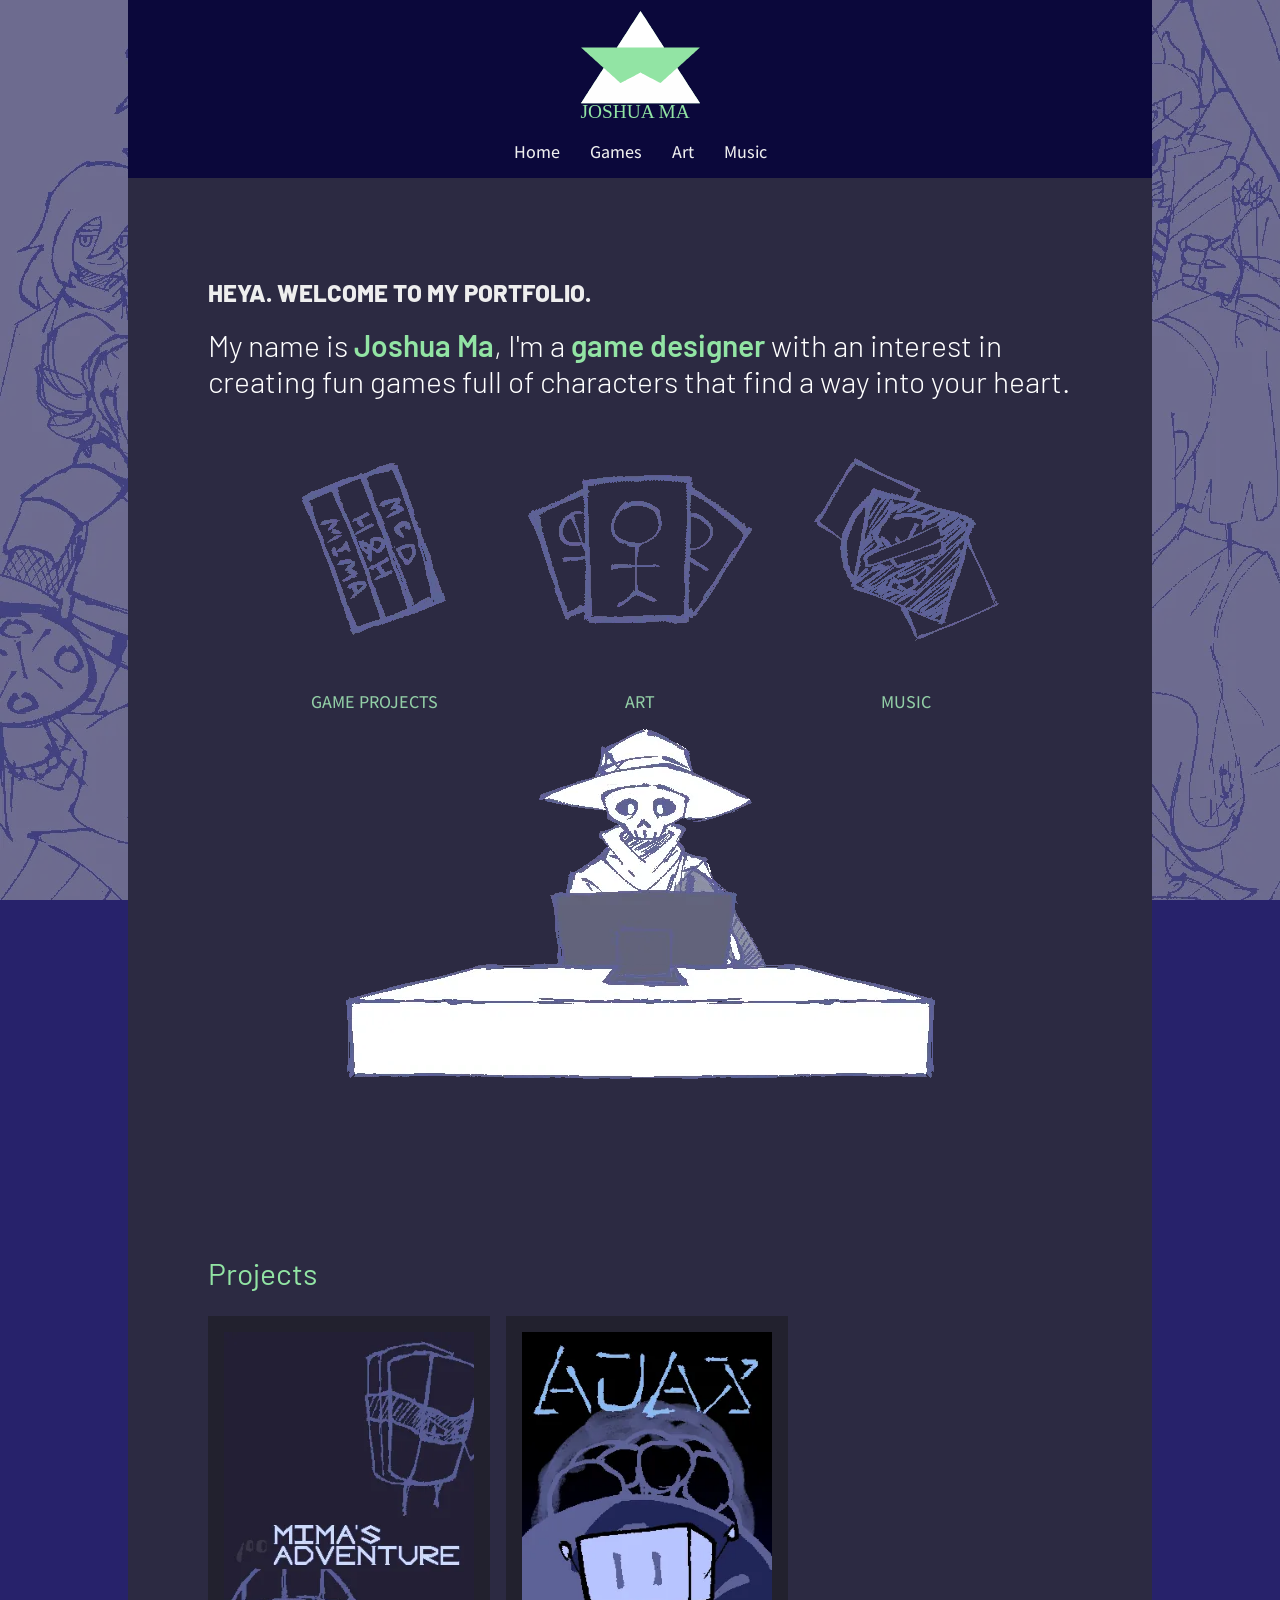
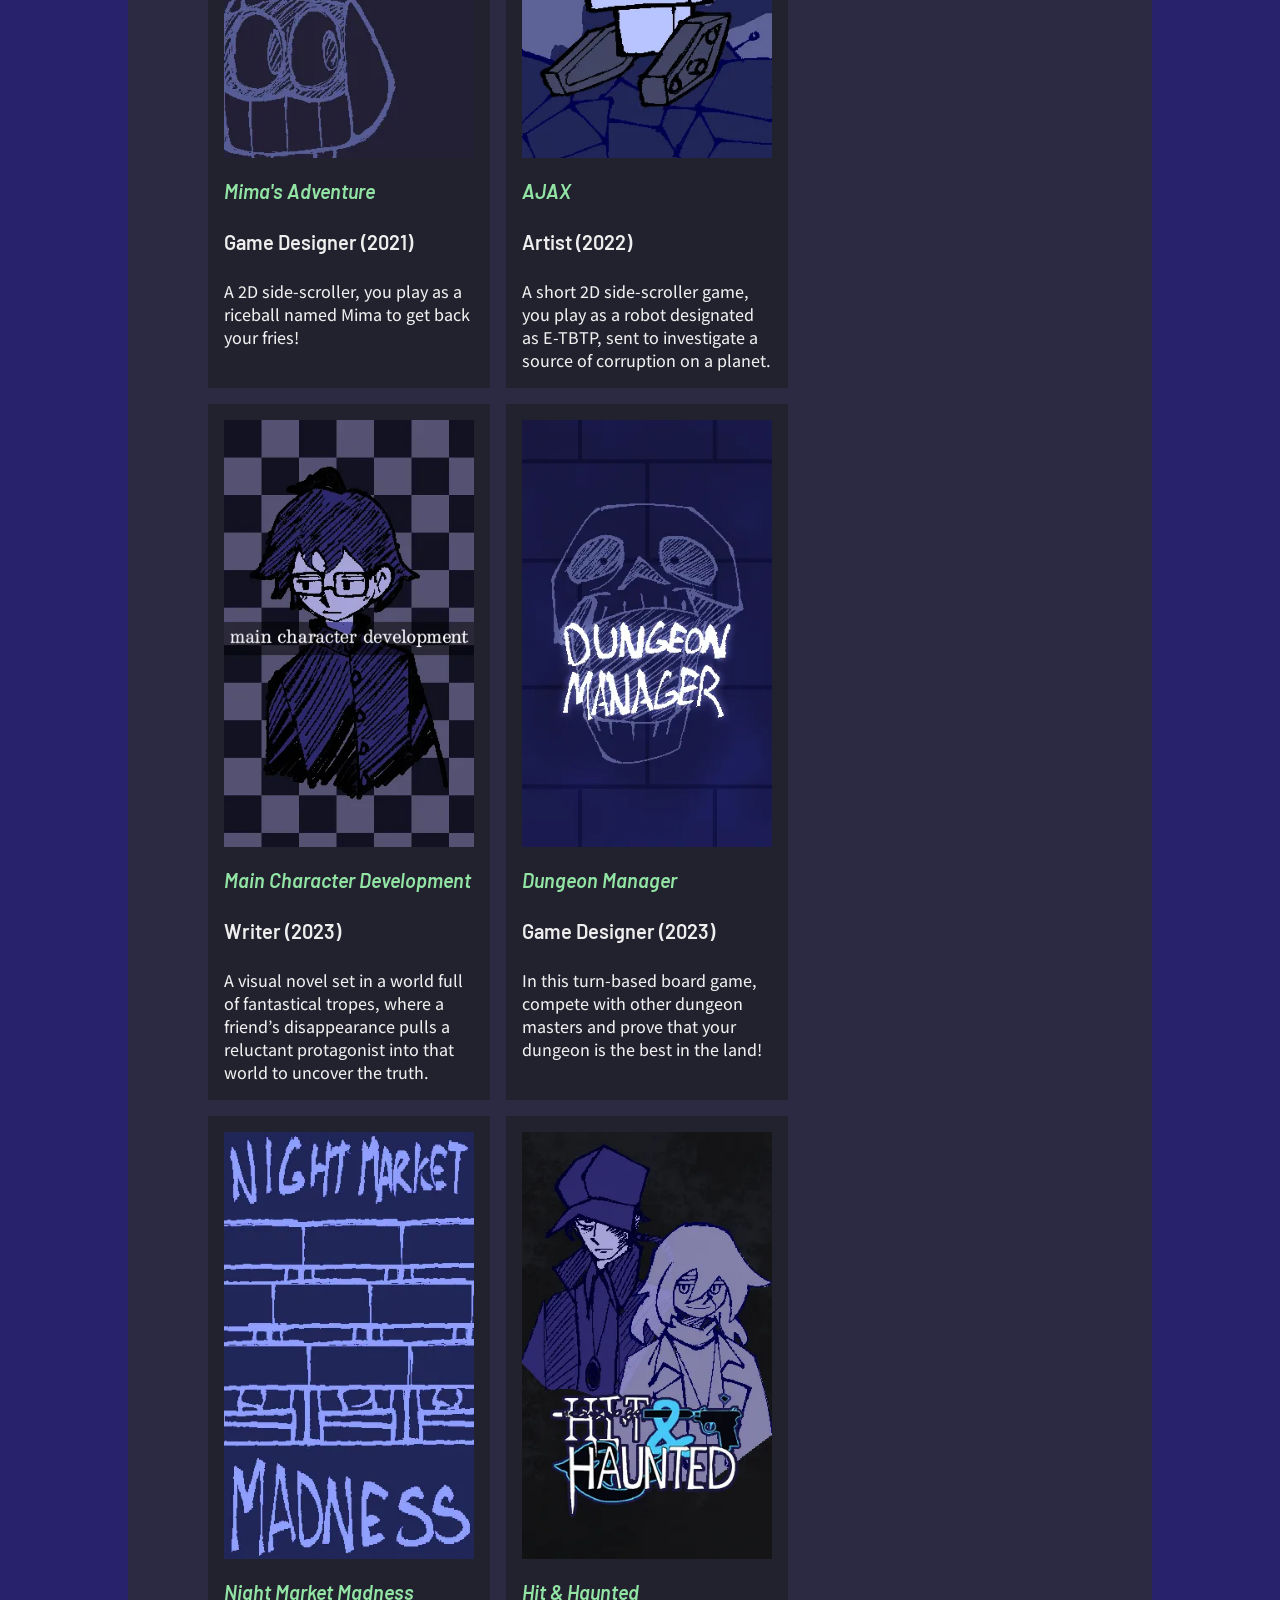
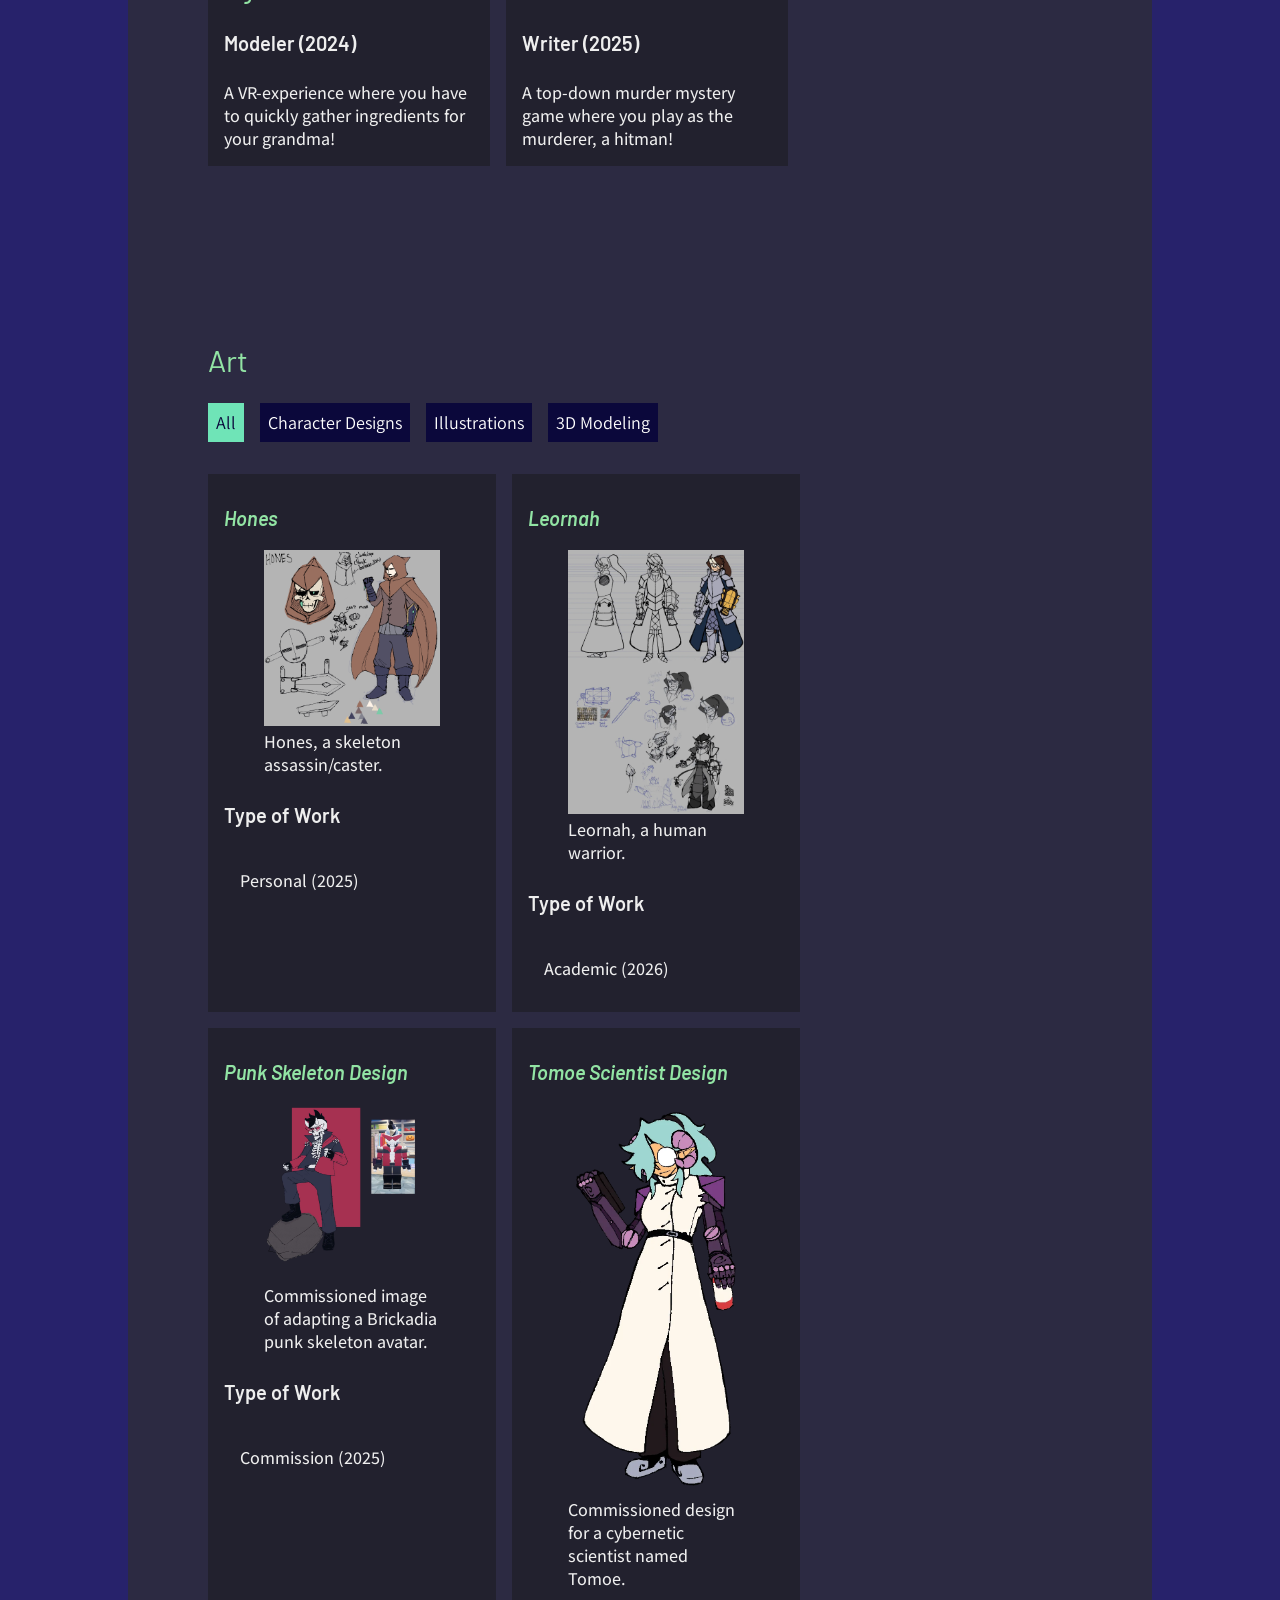
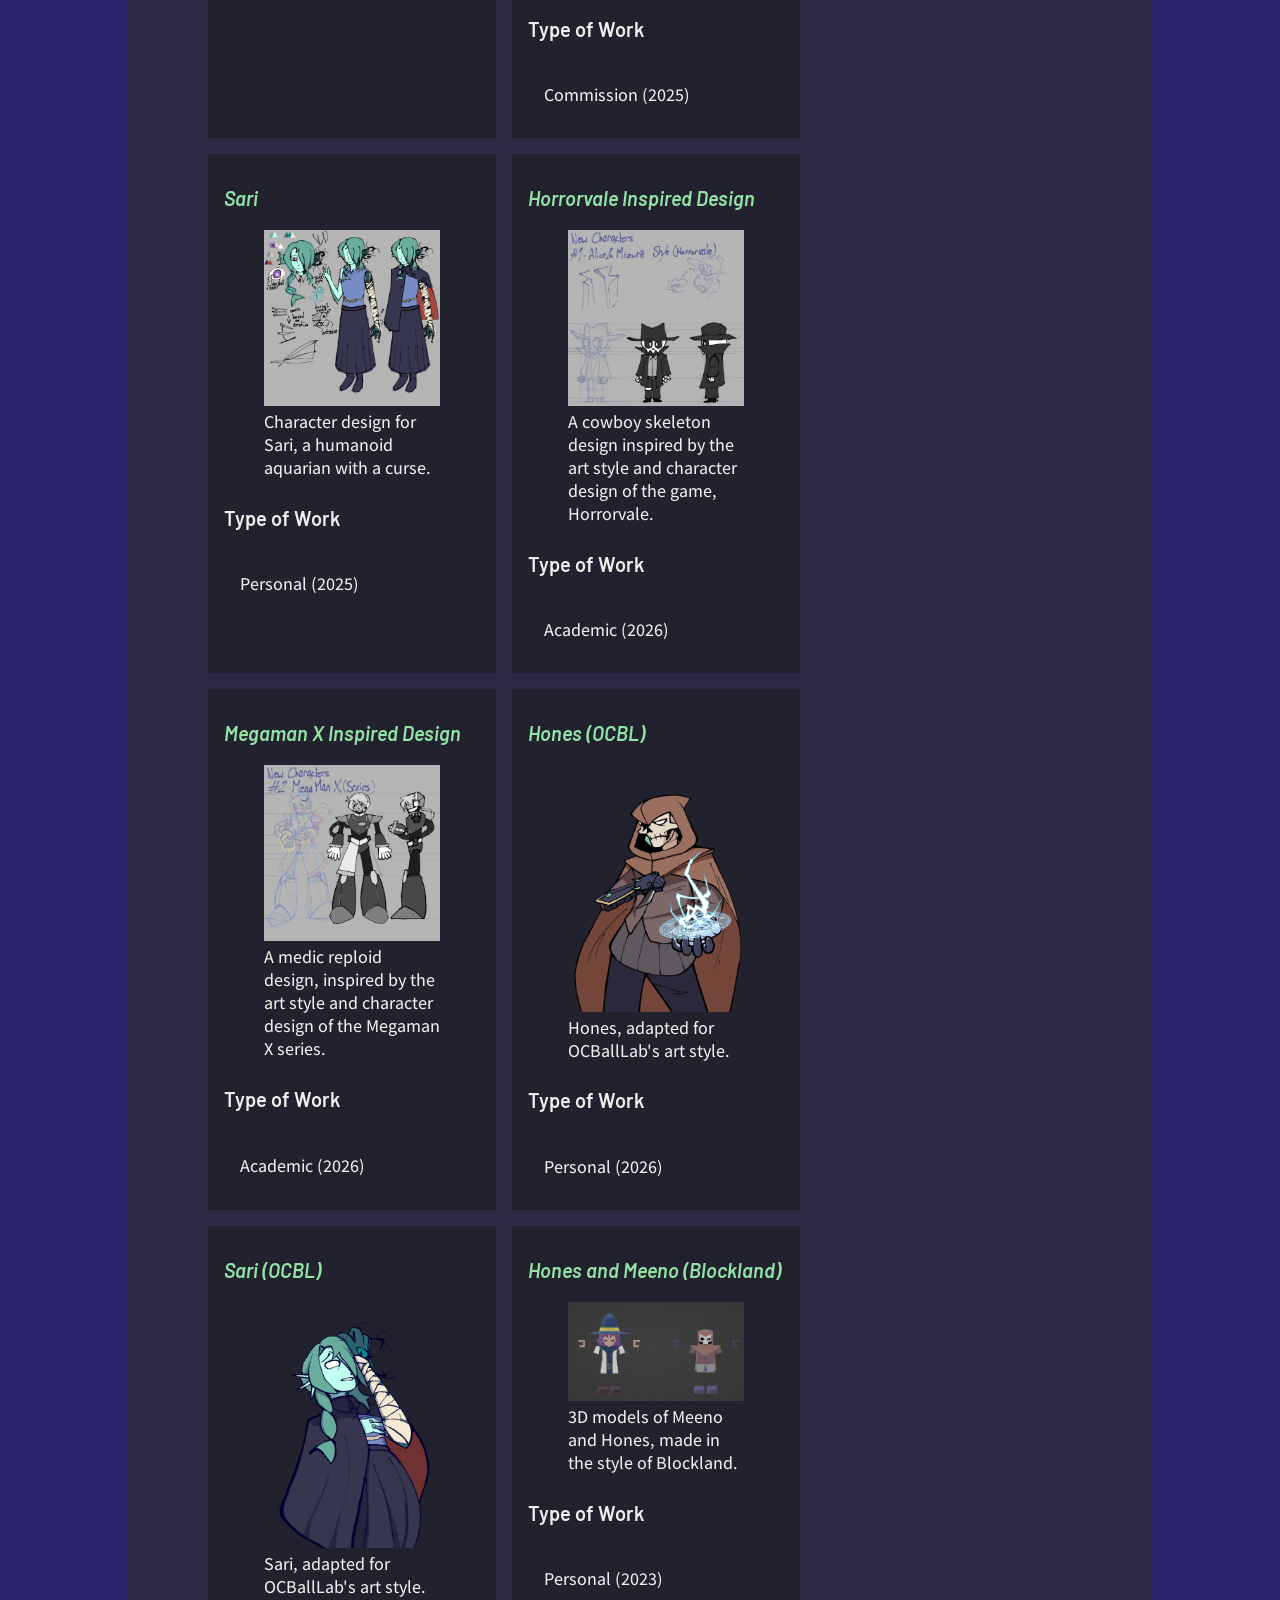
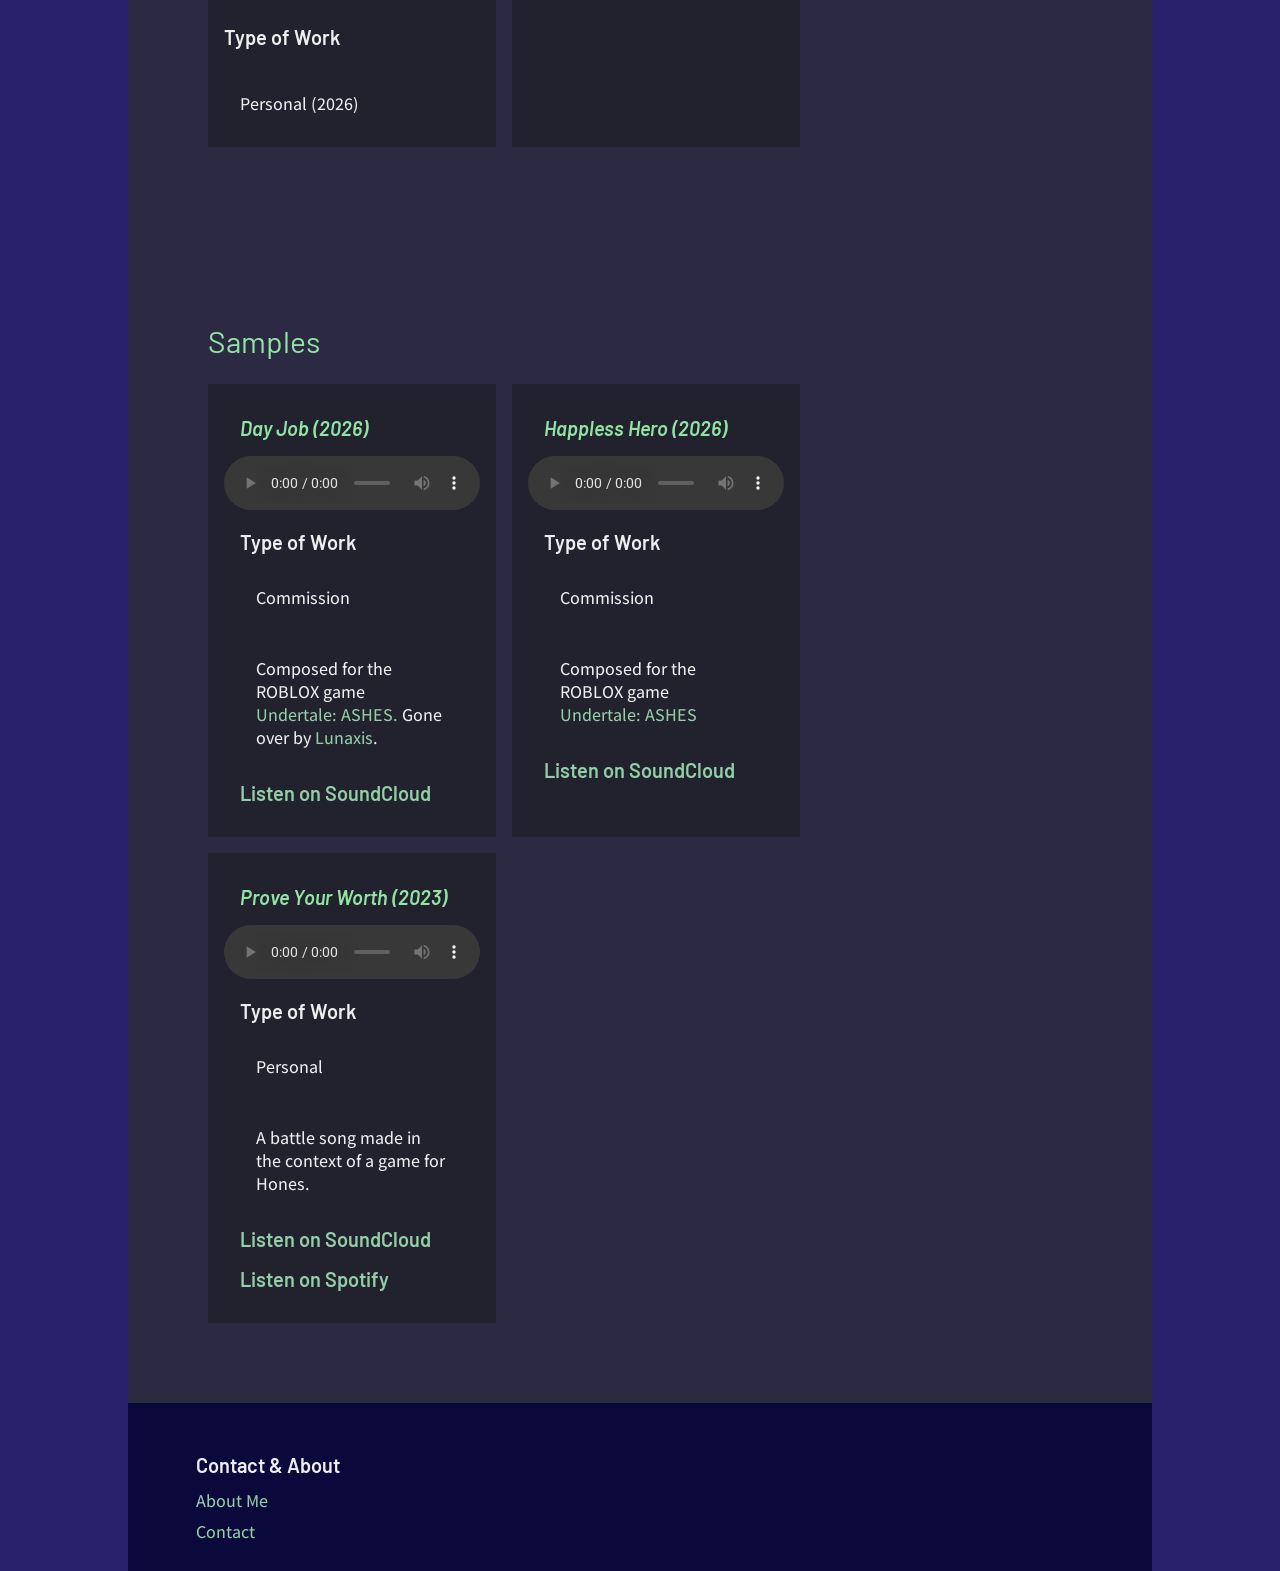
==== index.html @ 181ef0b0 "credt" ====
<!DOCTYPE html>
<html lang="en">
<head>
  <meta charset="utf-8">
  <meta name="viewport" content="width=device-width, initial-scale=1.0">
  <title>Joshua Ma's Portfolio</title>
  <link href="css/main.css" rel="stylesheet"/>
  <link href = 'css/home.css' rel = 'stylesheet'/>
  <link rel="icon" type="image/x-icon" href="assets/img/favicon.webp">
</head>

<body>
  <div class = 'wrapper'>
    <header>
        <div class = 'headerImg'>
          <a href = 'index.html'>
            <img src = 'assets/img/logo.svg' alt = "A logo for Joshua Ma's Portfolio."/>
          </a>
        </div>
    </header>

    <nav class = 'headerNav stickyHeader' id = 'headerNav'>    
      <a href = '#home'>Home</a>     
      <a href = "#game">Games</a>
      <a href = "#art">Art</a>
      <a href = "#music">Music</a>
      <button class = 'hamburger' type = 'button' aria-label = 'Open Menu'>
        <span class = 'bar'></span>
        <span class = 'bar'></span>
        <span class = 'bar'></span>
      </button>
    </nav>
    
    <main>
      <section id = 'home' class = 'topHomeSection' aria-labelledby = 'homeNav'>
          <h1 id = 'homeNav'>Heya. Welcome to my Portfolio.</h1>
          <h2>My name is <strong>Joshua Ma</strong>, I'm a <strong>game designer</strong> with an interest in creating fun games full of characters that find a way into your heart.</h2>

          <!-- Image here, animated drawing, interactable shelfs with various items (art, music, games) -->
          <div class = 'homeImg'>
            <div class = 'top'>
              <a href = '#game'>
                <img src = 'assets/img/home/gameIllust.webp' srcset = 'assets/img/home/gameIllust_1x.webp 1x, assets/img/home/gameIllust_2x.webp 2x, assets/img/home/gameIllust_3x.webp 3x, assets/img/home/gameIllust_4x.webp 4x' alt = 'An illustration of various game boxes.'/>
                <p class = 'homeText'>GAME PROJECTS</p>
              </a>

              <a href = '#art'>
                <img src = 'assets/img/home/charIllust.webp' srcset = 'assets/img/home/charIllust_1x.webp 1x, assets/img/home/charIllust_2x.webp 2x, assets/img/home/charIllust_3x.webp 3x, assets/img/home/charIllust_4x.webp 4x' alt = 'An illustration of stick figures, meant to allude to character designs.'/> 
                <p class = 'homeText'>ART</p>
              </a>

              <a href = '#music'>
                <img src = 'assets/img/home/musicIllust.webp' srcset = 'assets/img/home/musicIllust_1x.webp 1x, assets/img/home/musicIllust_2x.webp 2x, assets/img/home/musicIllust_3x.webp 3x, assets/img/home/musicIllust_4x.webp 4x' alt = 'An illustration of various vinyl record covers.'/>
                <p class = 'homeText'>MUSIC</p>
              </a>
            </div>

            <div class = 'bottom'>
              <a href = 'about.html'>
                <img src = 'assets/img/home/aboutIllust1.webp'alt = "An animation of Joshua Ma's/my internet persona drawing on a tablet. Changes to look at the viewer when hovered."
                class = 'aboutIllustIdle' id = 'aboutIllust'/> 
                <img src = 'assets/img/home/aboutIllustHover.webp' srcset = 'assets/img/home/aboutIllustHover_1x.webp 1x, assets/img/home/aboutIllustHover_2x.webp 2x, assets/img/home/aboutIllustHover_3x.webp 3x, assets/img/home/aboutIllustHover_4x.webp 4x' alt = "An image of Joshua Ma's/my internet persona drawing on a tablet. Changes to look at the viewer when hovered." class = 'aboutIllustHover'/>
              </a>
            </div>
          </div>
      </section>

      <section id = 'game' class = 'homeSection' aria-labelledby = 'game-projects'> <!-- basically boxes next to each other -->
        <h2 id = 'game-projects'>Projects</h2>

        <div class = 'gameSection'>
          <article class = 'gameCover'>
            <a href = 'mima.html'>
              <img src = 'assets/img/home/homeMima.webp' srcset = 'assets/img/home/homeMima_1x.webp 1x, assets/img/home/homeMima_2x.webp 2x, assets/img/home/homeMima_3x.webp 3x, assets/img/home/homeMima_4x.webp 4x' class = 'zoomImg' alt = 'A game cover image for Mimas Adventure, a 2D sidescroller made for an SFU course.'/>
            </a>
            <h3>Mima's Adventure</h3>
            <h4>Game Designer (2021)</h4>
            <p>A 2D side-scroller, you play as a riceball named Mima to get back your fries!</p>
          </article>

          <article class = 'gameCover'>
            <a href = 'ajax.html'>
              <img src = 'assets/img/home/homeAJAX.webp' class = 'zoomImg' alt = 'A game cover image for Main Character Development, a visual novel made for a senior-level SFU course.'/>
            </a>
            <h3>AJAX</h3>
            <h4>Artist (2022)</h4>
            <p>A short 2D side-scroller game, you play as a robot designated as E-TBTP, sent to investigate a source of corruption on a planet.</p>
          </article>

          <article class = 'gameCover'>
            <a href = 'mcd.html'>
              <img src = 'assets/img/home/homeMCD.webp' class = 'zoomImg' alt = 'A game cover image for Main Character Development, a visual novel made for a senior-level SFU course.'/>
            </a>
            <h3>Main Character Development</h3>
            <h4>Writer (2023)</h4>
            <p>A visual novel set in a world full of fantastical tropes, where a friend’s disappearance pulls a reluctant protagonist into that world to uncover the truth.</p>
          </article>

          <article class = 'gameCover'>
            <a href = 'dungeonManager.html'>
              <img src = 'assets/img/home/homeDM.webp' class = 'zoomImg' alt = 'A game cover image for Main Character Development, a visual novel made for a senior-level SFU course.'/>
            </a>
            <h3>Dungeon Manager</h3>
            <h4>Game Designer (2023)</h4>
            <p>In this turn-based board game, compete with other dungeon masters and prove that your dungeon is the best in the land!</p>
          </article>

          <article class = 'gameCover'>
            <a href = 'marketMadness.html'>
              <img src = 'assets/img/home/homeNMM.webp' class = 'zoomImg' alt = 'A game cover image for Night Market Madness, a visual novel made for a senior-level SFU course.'/>
            </a>
            <h3>Night Market Madness</h3>
            <h4>Modeler (2024)</h4>
            <p>A VR-experience where you have to quickly gather ingredients for your grandma!</p>
          </article>

          <article class = 'gameCover'>
            <a href = 'h&h.html'>
              <img src = 'assets/img/home/homeHandH.webp' srcset = 'assets/img/home/homeHandH_1x.webp 1x, assets/img/home/homeHandH_2x.webp 2x, assets/img/home/homeHandH_3x.webp 3x, assets/img/home/homeHandH_4x.webp 4x' class = 'zoomImg' alt = 'A game cover image for Hit & Haunted, a top-down investigation game. Created for a senior-level SFU course.'/>
            </a>
            <h3>Hit & Haunted</h3>
            <h4>Writer (2025)</h4>
            <p>A top-down murder mystery game where you play as the murderer, a hitman!</p>
          </article>
        </div>
      </section>

      <section id = 'art' class = 'homeSection' aria-labelledby = 'gallery'> <!-- gallery -->
        <h2 id = 'gallery'>Art</h2>

        <!-- GALLERY FILTER BUTTONS -->

        <div class = 'galleryFilters' id = 'btnContainer'>
          <button type = 'button' class = 'button active' onclick = "filterGallery('all')" onkeydown = "galleryCheckKey(this, 'all', event)">
            All
          </button>

          <button type = 'button' class = 'button' onclick = "filterGallery('character')" onkeydown = "galleryCheckKey(this, 'character', event)">
            Character Designs
          </button>

          <button type = 'button' class = 'button' onclick = "filterGallery('illustration')" onkeydown = "galleryCheckKey(this, 'illustration', event)">
            Illustrations
          </button>

          <button type = 'button' class = 'button' onclick = "filterGallery('threeDee')" onkeydown = "galleryCheckKey(this, 'threeDee', event)">
            3D Modeling
          </button>
        </div>

        <!-- GALLERY FILTER BUTTONS -->

        <div class = 'gallery'>
          <article class = 'content character' > <!-- mix of modal image and caption-->
            <h3>Hones</h3>
            
            <figure>
              <img tabindex = '0' src = 'assets/img/characters/hones.webp' srcset = 'assets/img/characters/hones_1x.webp 1x, assets/img/characters/hones_2x.webp 2x, assets/img/characters/hones_3x.webp 3x, assets/img/characters/hones_4x.webp 4x' loading = 'lazy'
              class = 'zoomImg' alt = 'A reference sheet for Hones, a skeleton caster/assassin.' onclick = "openModal('modal1', 'A reference sheet for Hones, a skeleton caster/assassin.')"
              onkeydown = 'checkKey("modal1", "A reference sheet for Hones, a skeleton caster/assassin.", event)'/>
              <figcaption>Hones, a skeleton assassin/caster.</figcaption>
            </figure>    
            <div id = 'modal1' class = 'modal' role = 'dialog' aria-label = 'Hones artwork dialogue' aria-modal = 'true'> <!-- Modal code referenced from https://www.w3schools.com/css/css3_images_modal.asp -->
              <button class="close" onclick = "closeModal('modal1')" aria-label = "Close modal">&times;</button>
              <img class = "modalImg" id = 'hones' src = 'assets/img/characters/hones.webp' srcset = 'assets/img/characters/hones_1x.webp 1x, assets/img/characters/hones_2x.webp 2x, assets/img/characters/hones_3x.webp 3x, assets/img/characters/hones_4x.webp 4x' alt = 'A reference sheet for Hones, a skeleton caster/assassin.'>
              <div class="caption"></div>
            </div>

            <div>
              <h4>Type of Work</h4>
              <p>Personal (2025)</p>
            </div>
          </article>

          <article class = 'content character'> <!-- mix of modal image and caption-->
            <h3>Leornah</h3>
            
            <figure>
              <img tabindex = '0' src = 'assets/img/characters/leornah.webp' loading = 'lazy' class = 'zoomImg' alt = 'A reference sheet for Leornah, a human warrior.' onclick = "openModal('modal2', 'A reference sheet for Leornah, a human warrior.')"
              onkeydown = 'checkKey("modal2", "A reference sheet for Leornah, a human warrior.", event)'/>
              <figcaption>Leornah, a human warrior.</figcaption>
            </figure>

            <div id = 'modal2' class = 'modal' role = 'dialog' aria-label = 'Leornah artwork dialogue' aria-modal = 'true'>
              <button class="close" onclick = "closeModal('modal2')" aria-label = "Close modal">&times;</button>
              <img class = "modalImg" id = 'leornah' src = 'assets/img/characters/leornah.webp' alt = 'A reference sheet for Leornah, a human warrior.'>
              <div class="caption"></div>
            </div>

            <div>
              <h4>Type of Work</h4>
              <p>Academic (2026)</p>
            </div>
          </article>

          <article class = 'content character'> <!-- mix of modal image and caption-->
            <h3>Punk Skeleton Design</h3>
            
            <figure>
              <img tabindex = '0' src = 'assets/img/characters/kodak.webp' loading = 'lazy' class = 'zoomImg' alt = 'Commissioned image of adapting a Brickadia punk skeleton avatar.' onclick = "openModal('modal3', 'Commissioned image of adapting a Brickadia punk skeleton avatar.')"
              onkeydown = 'checkKey("modal3", "Commissioned image of adapting a Brickadia punk skeleton avatar.", event)'/>
              <figcaption>Commissioned image of adapting a Brickadia punk skeleton avatar.</figcaption>
            </figure>

            <div id = 'modal3' class = 'modal' role = 'dialog' aria-label = 'Kodak artwork dialogue' aria-modal = 'true'>
              <button class="close" onclick = "closeModal('modal3')" aria-label = "Close modal">&times;</button>
              <img class = "modalImg" id = 'kodak' src = 'assets/img/characters/kodak.webp' alt = 'Commissioned image of adapting a Brickadia punk skeleton avatar.'>
              <div class="caption"></div>
            </div>

            <div>
              <h4>Type of Work</h4>
              <p>Commission (2025)</p>
            </div>
          </article>

          
          <article class = 'content character'> <!-- mix of modal image and caption-->
            <h3>Tomoe Scientist Design</h3>
            
            <figure>
              <img tabindex = '0' src = 'assets/img/characters/kodakTomoe.webp' loading = 'lazy' class = 'zoomImg' alt = 'Commissioned design for a cybernetic scientist named Tomoe.' onclick = "openModal('modal4', 'Commissioned design for a cybernetic scientist named Tomoe.')"
              onkeydown = 'checkKey("modal4", "Commissioned design for a cybernetic scientist named Tomoe.", event)'/>
              <figcaption>Commissioned design for a cybernetic scientist named Tomoe.</figcaption>
            </figure>

            <div id = 'modal4' class = 'modal' role = 'dialog' aria-label = 'Tomoe Scientist artwork dialogue' aria-modal = 'true'>
              <button class="close" onclick = "closeModal('modal4')" aria-label = "Close modal">&times;</button>
              <img class = "modalImg" id = 'tomoe' src = 'assets/img/characters/kodakTomoe.webp' alt = 'Commissioned design for a cybernetic scientist named Tomoe.'>
              <div class="caption"></div>
            </div>

            <div>
              <h4>Type of Work</h4>
              <p>Commission (2025)</p>
            </div>
          </article>

          <article class = 'content character'> <!-- mix of modal image and caption-->
            <h3>Sari</h3>
            
            <figure>
              <img tabindex = '0' src = 'assets/img/characters/sari.webp' loading = 'lazy' class = 'zoomImg' alt = 'Character design for Sari, a humanoid aquarian with a curse.' onclick = "openModal('modal5', 'Character design for Sari, a humanoid aquarian with a curse.')"
              onkeydown = 'checkKey("modal5", "Character design for Sari, a humanoid aquarian with a curse.", event)'/>
              <figcaption>Character design for Sari, a humanoid aquarian with a curse.</figcaption>
            </figure>

            <div id = 'modal5' class = 'modal' role = 'dialog' aria-label = 'Sari character artwork dialogue' aria-modal = 'true'>
              <button class="close" onclick = "closeModal('modal5')" aria-label = "Close modal">&times;</button>
              <img class = "modalImg" id = 'sari' src = 'assets/img/characters/sari.webp' alt = 'Character design for Sari, a humanoid aquarian with a curse.'>
              <div class="caption"></div>
            </div>

            <div>
              <h4>Type of Work</h4>
              <p>Personal (2025)</p>
            </div>
          </article>

          <article class = 'content character'> <!-- mix of modal image and caption-->
            <h3>Horrorvale Inspired Design</h3>
            
            <figure>
              <img tabindex = '0' src = 'assets/img/characters/10.webp' loading = 'lazy' class = 'zoomImg' alt = 'A cowboy skeleton design inspired by the artstyle of the game, Horrorvale.' onclick = "openModal('modal6', 'A cowboy skeleton design inspired by the artstyle of the game, Horrorvale.')"
              onkeydown = 'checkKey("modal6", "A cowboy skeleton design inspired by the artstyle of the game, Horrorvale.", event)'/>
              <figcaption>A cowboy skeleton design inspired by the art style and character design of the game, Horrorvale.</figcaption>
            </figure>

            <div id = 'modal6' class = 'modal' role = 'dialog' aria-label = 'Horrorvale Inspired Design artwork dialogue' aria-modal = 'true'>
              <button class="close" onclick = "closeModal('modal6')" aria-label = "Close modal">&times;</button>
              <img class = "modalImg" id = 'horrorvale' src = 'assets/img/characters/10.webp' alt = 'A cowboy skeleton design inspired by the artstyle of the game, Horrorvale.'>
              <div class="caption"></div>
            </div>

            <div>
              <h4>Type of Work</h4>
              <p>Academic (2026)</p>
            </div>
          </article>
        
          <article class = 'content character'> <!-- mix of modal image and caption-->
            <h3>Megaman X Inspired Design</h3>
            
            <figure>
              <img tabindex = '0' src = 'assets/img/characters/14.webp' loading = 'lazy' class = 'zoomImg' alt = 'A medic reploid design, inspired by the art style and character design of the Megaman X series.' onclick = "openModal('modal7', 'A medic reploid design, inspired by the art style and character design of the Megaman X series.')" 
              onkeydown = 'checkKey("modal7", "A medic reploid design, inspired by the art style and character design of the Megaman X series.", event)'/>
              <figcaption>A medic reploid design, inspired by the art style and character design of the Megaman X series.</figcaption>
            </figure>

            <div id = 'modal7' class = 'modal' role = 'dialog' aria-label = 'Megaman X Inspired Design artwork dialogue' aria-modal = 'true'>
              <button class="close" onclick = "closeModal('modal7')" aria-label = "Close modal">&times;</button>
              <img class = "modalImg" id = 'megaman' src = 'assets/img/characters/14.webp' alt = 'A medic reploid design, inspired by the art style and character design of the Megaman X series.'>
              <div class="caption"></div>
            </div>

            <div>
              <h4>Type of Work</h4>
              <p>Academic (2026)</p>
            </div>
          </article>

          <article class = 'content illustration'> <!-- mix of modal image and caption-->
            <h3>Hones (OCBL)</h3>
            
            <figure>
              <img tabindex = '0' src = 'assets/img/characters/honesVS.webp' loading = 'lazy' class = 'zoomImg' alt = "Hones, adapted for OCBallLab's art style." onclick = "openModal('modal8', 'Hones, adapted for OCBallLabs art style.')" 
              onkeydown = 'checkKey("modal8", "Hones, adapted for OCBallLabs art style.", event)'/>
              <figcaption>Hones, adapted for OCBallLab's art style.</figcaption>
            </figure>

            <div id = 'modal8' class = 'modal' role = 'dialog' aria-label = 'Hones, adapted for OCBallLab's art style.' aria-modal = 'true'>
              <button class="close" onclick = "closeModal('modal8')" aria-label = "Close modal">&times;</button>
              <img class = "modalImg" id = 'ocblHones' src = 'assets/img/characters/honesVS.webp' alt = 'Hones, adapted for OCBallLabs art style.'>
              <div class="caption"></div>
            </div>

            <div>
              <h4>Type of Work</h4>
              <p>Personal (2026)</p>
            </div>
          </article>

          <article class = 'content illustration'> <!-- mix of modal image and caption-->
            <h3>Sari (OCBL)</h3>
            
            <figure>
              <img tabindex = '0' src = 'assets/img/characters/sariVS.webp' loading = 'lazy' class = 'zoomImg' alt = "Sari, adapted for OCBallLab's art style." onclick = "openModal('modal8', 'Sari, adapted for OCBallLabs art style.')" 
              onkeydown = 'checkKey("modal8", "Sari, adapted for OCBallLabs art style.", event)'/>
              <figcaption>Sari, adapted for OCBallLab's art style.</figcaption>
            </figure>

            <div id = 'modal8' class = 'modal' role = 'dialog' aria-label = 'Sari, adapted for OCBallLab's art style.' aria-modal = 'true'>
              <button class="close" onclick = "closeModal('modal8')" aria-label = "Close modal">&times;</button>
              <img class = "modalImg" id = 'ocblSari' src = 'assets/img/characters/sariVS.webp' alt = 'Sari, adapted for OCBallLabs art style.'>
              <div class="caption"></div>
            </div>

            <div>
              <h4>Type of Work</h4>
              <p>Personal (2026)</p>
            </div>
          </article>

          <article class = 'content threeDee'>
            <h3>Hones and Meeno (Blockland)</h3>

            <figure>
              <img tabindex = '0' src = 'assets/img/3D/blMeenoHones.webp' srcset = 'assets/img/3D/blMeenoHones_1x.webp 1x, assets/img/3D/blMeenoHones_2x.webp 2x, assets/img/3D/blMeenoHones_3x.webp 3x, assets/img/3D/blMeenoHones_4x.webp 4x' loading = 'lazy' class = 'zoomImg' alt = '3D models of Meeno and Hones, made in the style of Blockland.' onclick = "openModal('modal3', '3D models of Meeno and Hones, made in the style of Blockland.')"
              onkeydown = "checkKey('modal3', '3D models of Meeno and Hones, made in the style of Blockland.', event)"/>
              <figcaption>3D models of Meeno and Hones, made in the style of Blockland.</figcaption>
            </figure>

            <div id = 'modal3' class = 'modal' role = 'dialog' aria-label = '3D models of Meeno and Hones, made in the style of Blockland.' aria-modal = 'true'>
              <button class="close" onclick = "closeModal('modal3')" aria-label = "Close modal">&times;</button>
              <img class = "modalImg" id = 'blMeenoHones' src = 'assets/img/3D/blMeenoHones.webp' srcset = 'assets/img/3D/blMeenoHones_1x.webp 1x, assets/img/3D/blMeenoHones_2x.webp 2x, assets/img/3D/blMeenoHones_3x.webp 3x, assets/img/3D/blMeenoHones_4x.webp 4x' alt = '3D models of Meeno and Hones, made in the style of Blockland.'>
              <div class="caption"></div>
            </div>
            <div>
              <h4>Type of Work</h4>
              <p>Personal (2023)</p>
            </div>
          </article>

        </div>
      </section>

        <section id = 'music' class = 'homeSection' aria-labelledby = 'musicTracks'> <!-- sample of work and link to spotify/soundcloud-->
          <h2 id = 'musicTracks'>Samples</h2>
          
          <div class = 'gallery'>

            <article class = 'track'>
              <h3>Day Job (2026)</h3>
              <audio controls>
                <source src = 'assets/audio/hardtale.ogg' type = 'audio/ogg'/>
                Your browser does not support the audio element.
              </audio>
              <div>
                <div>
                <h4>Type of Work</h4>
                <p>Commission</p>
                <p>Composed for the ROBLOX game <a href = 'https://www.roblox.com/games/8704891814/Undertale-Last-Corridor-LITE'>Undertale: ASHES.</a> Gone over by <a href = 'https://x.com/luunaxis'>Lunaxis</a>.</p>
                </div>
                <div>
                  <a href = 'https://soundcloud.com/utashes/papyrus-hapless-hero'><h4>Listen on SoundCloud</h4></a>
                </div>
              </div>
            </article>

            <article class = 'track'>
              <h3>Happless Hero (2026)</h3>
              <audio controls>
                <source src = 'assets/audio/happlesshero.ogg' type = 'audio/ogg'/>
                Your browser does not support the audio element.
              </audio>
              <div>
                <div>
                <h4>Type of Work</h4>
                <p>Commission</p>
                <p>Composed for the ROBLOX game <a href = 'https://www.roblox.com/games/8704891814/Undertale-Last-Corridor-LITE'>Undertale: ASHES</a></p>
                </div>
                <div>
                  <a href = 'https://soundcloud.com/utashes/hardtale-sans-dayjob'><h4>Listen on SoundCloud</h4></a>
                </div>
              </div>
            </article>

            <article class = 'track'>
              <h3>Prove Your Worth (2023)</h3>
              <audio controls>
                <source src = 'assets/audio/proveyourworth.ogg' type = 'audio/ogg'/>
                Your browser does not support the audio element.
              </audio>
              <div>
                <div>
                <h4>Type of Work</h4>
                <p>Personal</p>
                <p>A battle song made in the context of a game for Hones.</p>
                </div>
                <div>
                  <a href = 'https://soundcloud.com/luigifan54321/prove-your-worth-v2'><h4>Listen on SoundCloud</h4></a>
                  <a href = 'https://open.spotify.com/track/3JNPpn9GSbjUXhSvivGLzs'><h4>Listen on Spotify</h4></a>
                </div>
              </div>
            </article>
          </div>
      </section>
    </main>

      <div class = 'bgContainer' aria-hidden = 'true'>
        <div class = 'scrollBGLEFT'></div>
        <div class = 'scrollBGRIGHT'></div>
      </div>

    <script src = 'js/script.js'></script>
    <script src = 'js/home.js'></script>

      <footer>
          <div class = 'navFooter'>
              <div class = 'footerSection'>
                  <h4>Contact & About</h4>
                  <a href="./about.html">About Me</a>
                  <a href="./about.html#contact">Contact</a>
              </div>
          </div>
      </footer>
  </div>
  </body>
</html>
---- css/main.css ----
/*
  P03 - Style Sheet
*/

@import url('https://fonts.googleapis.com/css2?family=Barlow:ital,wght@0,100;0,200;0,300;0,400;0,500;0,600;0,700;0,800;0,900;1,100;1,200;1,300;1,400;1,500;1,600;1,700;1,800;1,900&family=Roboto:ital,wght@0,100..900;1,100..900&display=swap'); /* Heading Fonts */

@import url('https://fonts.googleapis.com/css2?family=Roboto:ital,wght@0,100..900;1,100..900&display=swap'); /* Subtitle Fonts */

@import url('https://fonts.googleapis.com/css2?family=Assistant:wght@200..800&display=swap'); /* Body Fonts */

/*
  GENERAL / TXT
*/

html {
  background: #27226b;
  overflow-x: hidden;
}

.wrapper {
  overflow-x: clip;
}

header {
  background-color: #0b083b;
  color:#b0b0b0;
  margin: 0;

  display: flex;
  align-items: center;
}

.headerImg {
  width: 100%;
  display: block;
}

.headerImg img {
  width: 125px;
  height: 5%;

  display: block;
  margin: 0 auto;

  opacity: 1;
  transition-property: opacity;
  transition-duration: 0.5s;
}

.headerImg img:hover {
  opacity: 0.5;
}

header h1, p {
  margin: 0;
  padding: 1rem;
}

body {
  background-color: #2c2a42;
  color: #EEEEEE;
  max-width: 80vw;

  margin: 0 auto;
}

footer {
  background-color: #0b083b;
  color:#b0b0b0;
  margin: 0;  
}

.element {
  padding-bottom: 2rem;
  border-top-width: 0.15rem;
  border-top-style: solid;
  border-top-color: black;

  margin: 5rem;
}

/* 
  TEXT ELEMENTS -------------------
*/

h1, h2, h3, h4 {
  z-index: 1;
}

h1 {
  font-family: 'Barlow', sans-serif;
  text-transform: uppercase;
  font-weight: 800;
}

h2 {
  font-family: 'Barlow', sans-serif;
  font-weight: 600;
  margin-top: 1rem; 
}

h3 {
  font-family: 'Barlow', sans-serif;
  font-weight: 400;
  font-size: 24px;
  font-style: italic;
  margin-top: 1rem;
}

h4 {
  font-family: 'Barlow', sans-serif;
  font-weight: 600;
  font-size: 20px;
}

p, a, figcaption, ul, li {
  font-family: 'Assistant', sans-serif;
  font-size: 18px;
  font-weight: 500;
}

nav a:hover, nav a:focus {
  text-decoration: none;
}

code {
  background-color: #525863;
  
  padding: 2rem;
  display: block;
}

a {
  color: #92cea6;
  text-decoration: none;

  transition-duration: 0.5s;
  transition-property: color;
}

a:hover {
  color:#fda358;
}


/*
  BACKGROUND (cited from https://css-tricks.com/books/fundamental-css-tactics/infinite-scrolling-background-image/)
*/

.bgContainer {
  position: fixed;
  top: 0;
  left: 0;
  width: 100vw;
  height: 100vh;

  z-index: -1;
  opacity: 0.5;
}

.scrollBGLEFT, .scrollBGRIGHT {
  position: absolute;
  width: 100vw;
  height: 100vh;
  animation: slide 45s linear infinite;

  background-size: 100% auto;
}

.scrollBGLEFT {
  background: url('../assets/img/bannerLeft.webp') repeat-y;

  background-position-x: left;
  background-position-y: 0;
}
  
.scrollBGRIGHT {
  background: url('../assets/img/bannerRight.webp') repeat-y;
  
  background-position-x: right;
  background-position-y: 0;
}

@keyframes slide {
  0% {
    background-position-y: 0;
  }
  100% {
    background-position-y: -1500px;
  }
}

/* 
  INTERACTIVE ELEMENTS -------------------
*/

/* actual button */
button {
  padding: 1rem;
  color: #FFFF;
  background-color: #0b083b;
  border: none;
  text-decoration: none;
  transition-property: background-color; 
  transition-duration: 0.5s;

  cursor: pointer;

  font-family: 'Assistant', sans-serif;
  font-size: 18px;
  font-weight: 400;
}

/* Styling for the navigation button */

.button {
  display: inline-block;
  padding: 0.5rem;
  color: #FFFF;
  background-color: #0b083b;
  text-decoration: none;
  transition-property: background-color; 
  transition-duration: 0.5s;
}

.button:hover {
  color: #0b083b;
  background-color: #6fe4b7;
  transition-property: background-color;
}

.button.active {
  display: inline-block;
  padding: 0.5rem;
  color: #0b083b;
  background-color: #6fe4b7;
  text-decoration: none;
  transition-property: background-color; 
  transition-duration: 0.5s;
}

.headerNav {
  background-color: #0b083b;
  display: flex;
  justify-content: center;
}

.headerNav a {
  text-decoration: none;
  color: #EEE;
  padding: 15px;
  text-align: center;
  transition-property: background-color; 
  transition-duration: 0.5s;
}

.headerNav a:hover {
  color: #0b083b;
  background-color: #6fe4b7;
}

.stickyHeader {
    display: flex;
    justify-content: center;

    position: sticky;
    top: 0;

    z-index: 999;
}

.navFooter {
    display: flex;
    flex-wrap: wrap;
    flex-direction: row;
    align-items: flex-start;
    gap: 48px;

    width: 100%;

    margin: 0 auto;
    padding: 1rem 4.24rem;
    height: fit-content;
}

.footerSection {
    display: flex;
    flex-direction: column;
    margin: 0.5rem 0;
}

.footerSection h4 {
  color: #EEE;
  margin-bottom: 0.5rem;
}

.footerSection a {
  margin: 0.25rem 0;
}

/* 
  COMBINED ELEMENTS -------------------
*/

.zoomImg {
  max-width: 20vw;
  width: 100%;

  transition-duration: 1s;
  cursor: pointer; /* cursor pulled from https://www.w3schools.com/cssref/tryit.php?filename=trycss_cursor */
}

.zoomImg:hover {
  transform:scale(1.05);
}

.zoomImg:focus {
  transform:scale(1.05);
}

.modal { /* MODAL IMAGE Referenced from https://www.w3schools.com/css/css3_images_modal.asp */
  display: none;
  position: fixed;
  z-index: 1000;
  left: 0;
  top: 0;
  width: 100%;
  height: 100%;
  background-color: rgba(0, 0, 0, 0.8);
  align-items: center;
  justify-content: center;
  transition: opacity 0.5s ease;
}

/* Modal content (image) */
.modalImg {
  position: relative;

  width: auto;
  height: auto;
  max-width: 70%;
  max-height: 70%;

  border-radius: 5px;
  overflow: hidden;
}

.modal.show {
  display: flex;
  opacity: 1;
}

/* Close button */
.close {
  position: absolute;
  top: 3rem;
  right: 3rem;
  color: #ffffff;
  font-size: 60px;
  font-weight: bold;
  cursor: pointer;
  background-color: transparent;

  transition-duration: 0.5s;
  transition-property: color;
}

.close:hover {
  color: #e78585;
  background-color: transparent;
}

/* Caption of modal image */
.caption {
  font-family: 'Roboto', sans-serif;
  position: absolute;
  bottom: 10rem;
  width: 100%;
  text-align: center;
  color: #ffffff;
  font-size: 24px;
}

/* Project Pages */

.projectInfo, .projectOverview {
  margin: 5rem;
  flex-wrap: wrap;
}

.projectOverview {
  display: grid;
  grid-template-columns: 1fr 1fr;
  gap: 1rem;
}

.projectSection {
  grid-column: 1;
}

.figureSection {
  grid-column: 2;
}

.figureSection .zoomImg {
  max-width: 50vw;
}


@media screen and (max-width: 1275px) {
  body {
    align-items: center;
  }

  .projectOverview {
    grid-template-columns: 1fr; /* Turn into ONE column */
  }

  .projectSection, .figureSection {
    grid-column: 1;
  }

  .figureSection .zoomImg {
    max-width: 100%;
  }
}

/* Style Guide */
.stylesheet h2 {
  margin: 5rem;
}

.element h2 {
  margin: 0;
} 

/* GENERAL RESPONSIVENESS */
@media screen and (max-width: 1000px) {
  body {
    justify-content: center;
    align-items: center;
  }

  h1, h2 {
    text-align: center;
  }

  .gameCover {
    align-items: center;
  }
}

.hamburger {
  display: none;
  cursor: pointer;
  margin: 0;
}

.bar {
  display: block;
  width: 25px;
  height: 3px; 
  margin: 5px auto;
  background-color: white;
}

@media screen and (max-width: 1000px) { /* Hamburger Code referenced from: https://www.youtube.com/watch?v=flItyHiDm7E & https://www.w3schools.com/howto/tryit.asp?filename=tryhow_js_topnav*/ 
  .hamburger {
    display: block;
  }

  .hamburger.active .bar:nth-child(2) {
    opacity: 0;
  }

  .hamburger.active .bar:nth-child(1) {
    transform: translateY(8px) rotate(45deg);
  }

  .hamburger.active .bar:nth-child(3) {
    transform: translateY(-8px) rotate(-45deg);
  }

  .headerNav {
    gap: 0;
    flex-direction: column;

    text-align: center;
    
    top: 0;
  }

  .headerNav.active {
    transform: translateY(0);
  }

  .headerNav a {
    display: none;
  }

  .headerNav.active a {
    display: block;
  }

  .stickyHeader {
    top: 0;
  }
}
---- css/home.css ----
.homeImg .top {
    justify-content: center;
    align-items: center;

    display: flex;
    flex-direction: row;
    flex-wrap: wrap;
    gap: 1rem;
}

.homeImg .bottom {
    justify-content: center;
    align-items: center;

    display: flex;
}

.homeImg a {
    display: flex;
    justify-content: center;
    align-items: center;
    flex-direction: column;
}

.homeImg img {
    width: auto;
    max-width: 100%;
    transition-property: opacity;
    transition-duration: 0.5s;
}

.homeImg .top img {
    opacity: 1;
}

.homeImg .top a:hover img {
    opacity: 0.5;
}

.homeImg .top a:focus img {
    opacity: 0.5;
}

.homeImg .top text {
    margin-bottom: 3rem;

    opacity: 0;
    transition-property: opacity;
    transition-duration: 0.5s;
}

.homeImg .top a:hover text {
    opacity: 1;
}

.homeImg .top a:focus text {
    opacity: 1;
}

.aboutIllustHover {
    position: absolute;
    opacity: 0;
}

.bottom a:hover .aboutIllustHover {
    opacity: 0.5;
}

.bottom a:focus .aboutIllustHover {
    opacity: 0.5;
}

.aboutIllustIdle {
    opacity: 1;
    transition-property: opacity;
    transition-duration: 0.5s;

    z-index: 1;
}

.bottom a:hover .aboutIllustIdle {
    opacity: 0;
}

.bottom a:focus .aboutIllustIdle {
    opacity: 0;
}

.homeSection, .topHomeSection, .aboutSection {
    padding: 5rem;
}

.gameCover, .character, .track, .threeDee, .illustration {
    background-color: #22212e;
    padding: 1rem;
}

/* TEXT */
.topHomeSection h2 {
    font-size: 30px;
    font-weight: 300;
}

.topHomeSection h2 {
    color: white;
}

.topHomeSection h2 strong {
    color: #92e4a4;
    font-weight: 600;
}

.homeSection h2 {
    font-size: 30px;
    font-weight: 400;
    color: #92e4a4;
}

/* GAMES */

.gameSection {
    display: flex;
    flex-wrap: wrap;
    flex-direction: row;
    gap: 1rem;
}

.gameCover {
    width: 50vw;
    max-width: 250px;
}

.gameCover p {
    padding: 0;
}

.gameCover h3 {
    font-weight: 600;
    font-size: 20px;
    color: #92e4a4;
}

/* ART */

.galleryFilters {
    display: flex;
    gap: 1rem;
    margin-bottom: 2rem;
}

.gallery {
    display: flex;
    flex-wrap: wrap;
    gap: 1rem;
}

/* Hide gallery entries by default; JS adds .show to matching items */
.content {
    display: none;
}

.content.show {
    display: block;
}

.character, .threeDee, .illustration {
    width: 100vw;
    max-width: 20vw;
}

.gallery h3 {
    font-weight: 600;
    font-size: 20px;
    color: #92e4a4;
}

/* MUSIC */

.track {
    max-width: 20vw;
}

.track audio {
    width: 100%;
    color-scheme: dark;
}

.track h3 {
    margin: 1rem;
}

.track h4 {
    margin: 1rem;
}

.track p {
    margin: 1rem;
}

/* RESPONSIVENESS */

@media screen and (max-width: 920px) {
    .homeSection, .gameSection, .aboutSection {
        padding: 1rem;
        flex-wrap: wrap;
    }

    .gameSection, .gallery {
        align-items: center;
        justify-content: center;
    }

    .gameCover {
        width: 100%;
        max-width: 250px;
    }

    .gameCover .zoomImg {
        display: block;
        margin: 0 auto;
    }

    .zoomImg {
        max-width: 30vw;
    }

    .track {
        width: 100vw;
        max-width: 100%;
    }

    .character {
        width: 100vw;
        max-width: 100%;
        text-align: center;
    }
}

@media screen and (max-width: 725px) {
    .gameCover {
        text-align: center;
    }
}


@media screen and (max-width: 1130px) {
    .homeImg .top img {
        width: 50%;
    }
}

@media screen and (max-width: 1000px) { /* Mobile */
    .aboutIllustHover {
        opacity: 0;
    }

    .bottom a:hover .aboutIllustHover {
        opacity: 0;
    }
    .bottom a:focus .aboutIllustHover {
        opacity: 0;
    }

    .bottom a:hover .aboutIllustIdle {
        opacity: 0.5;
    }

    .bottom a:focus .aboutIllustIdle {
        opacity: 0.5;
    }
}
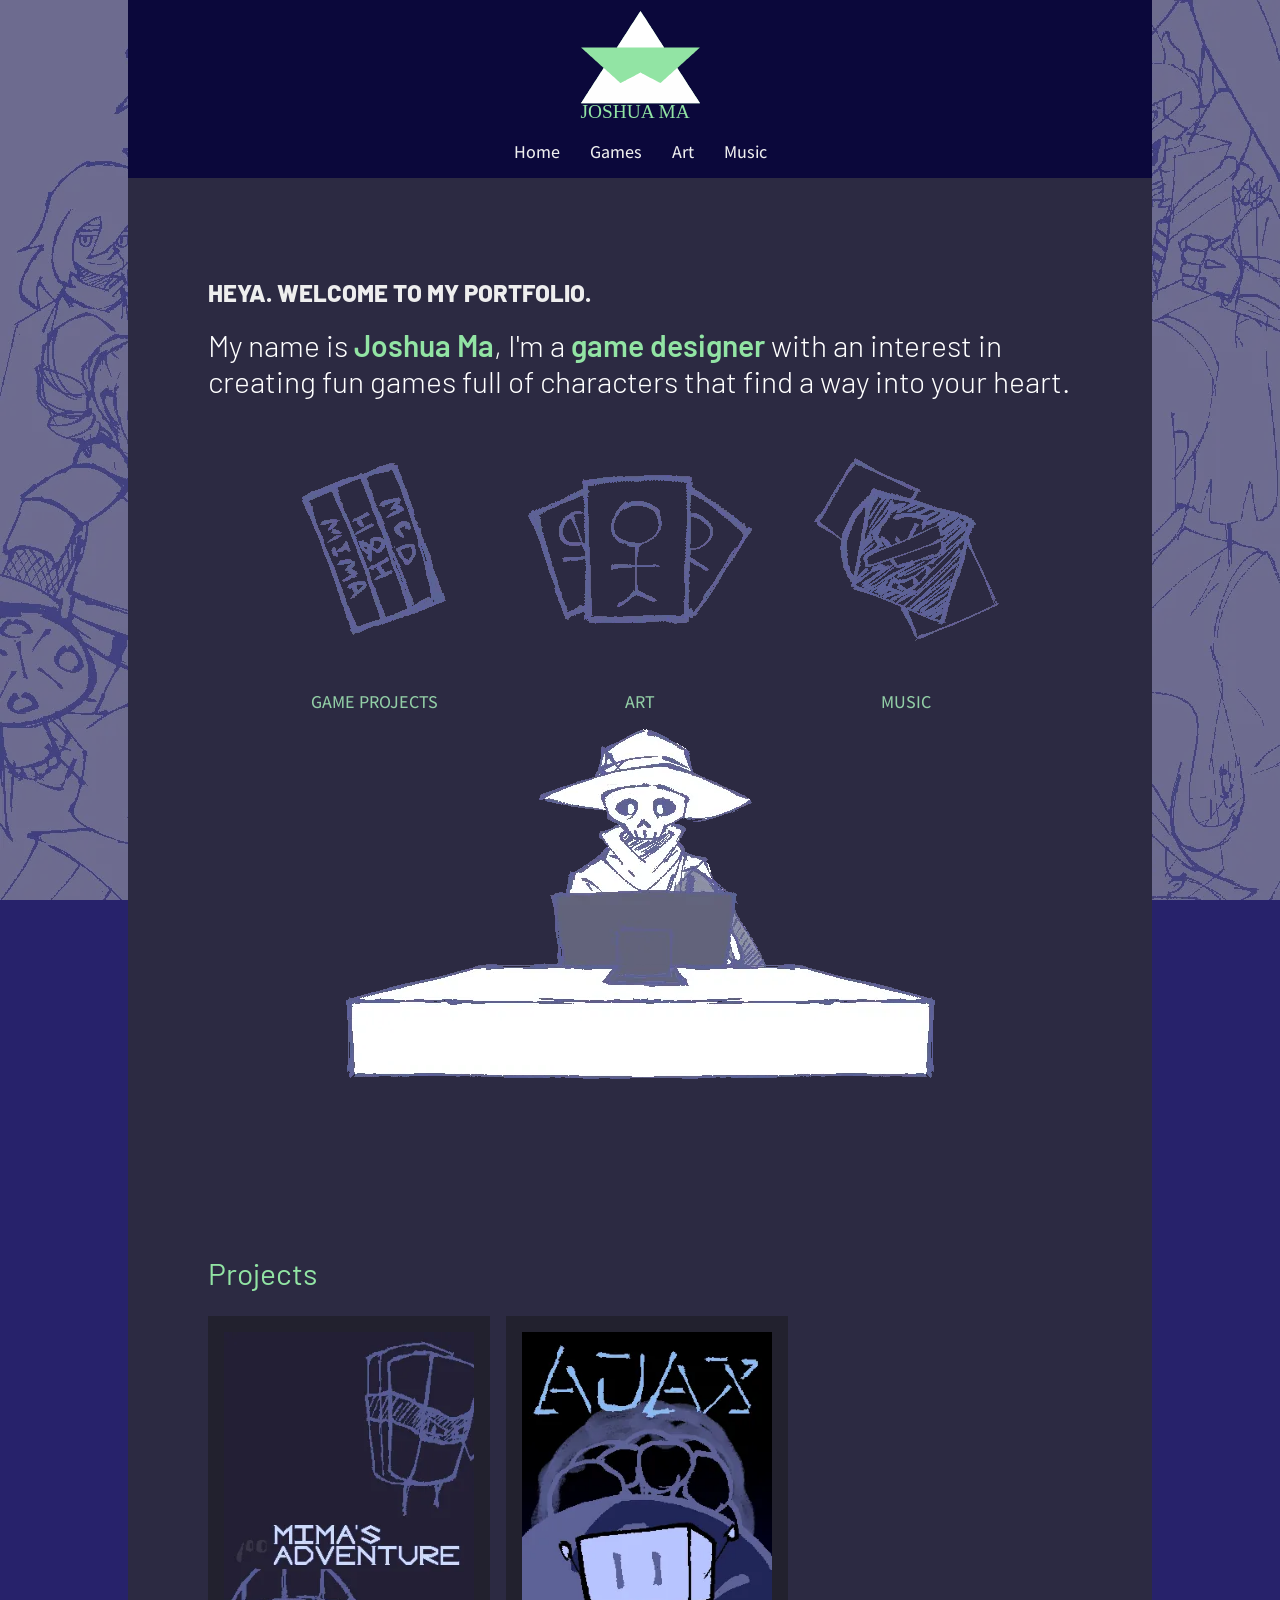
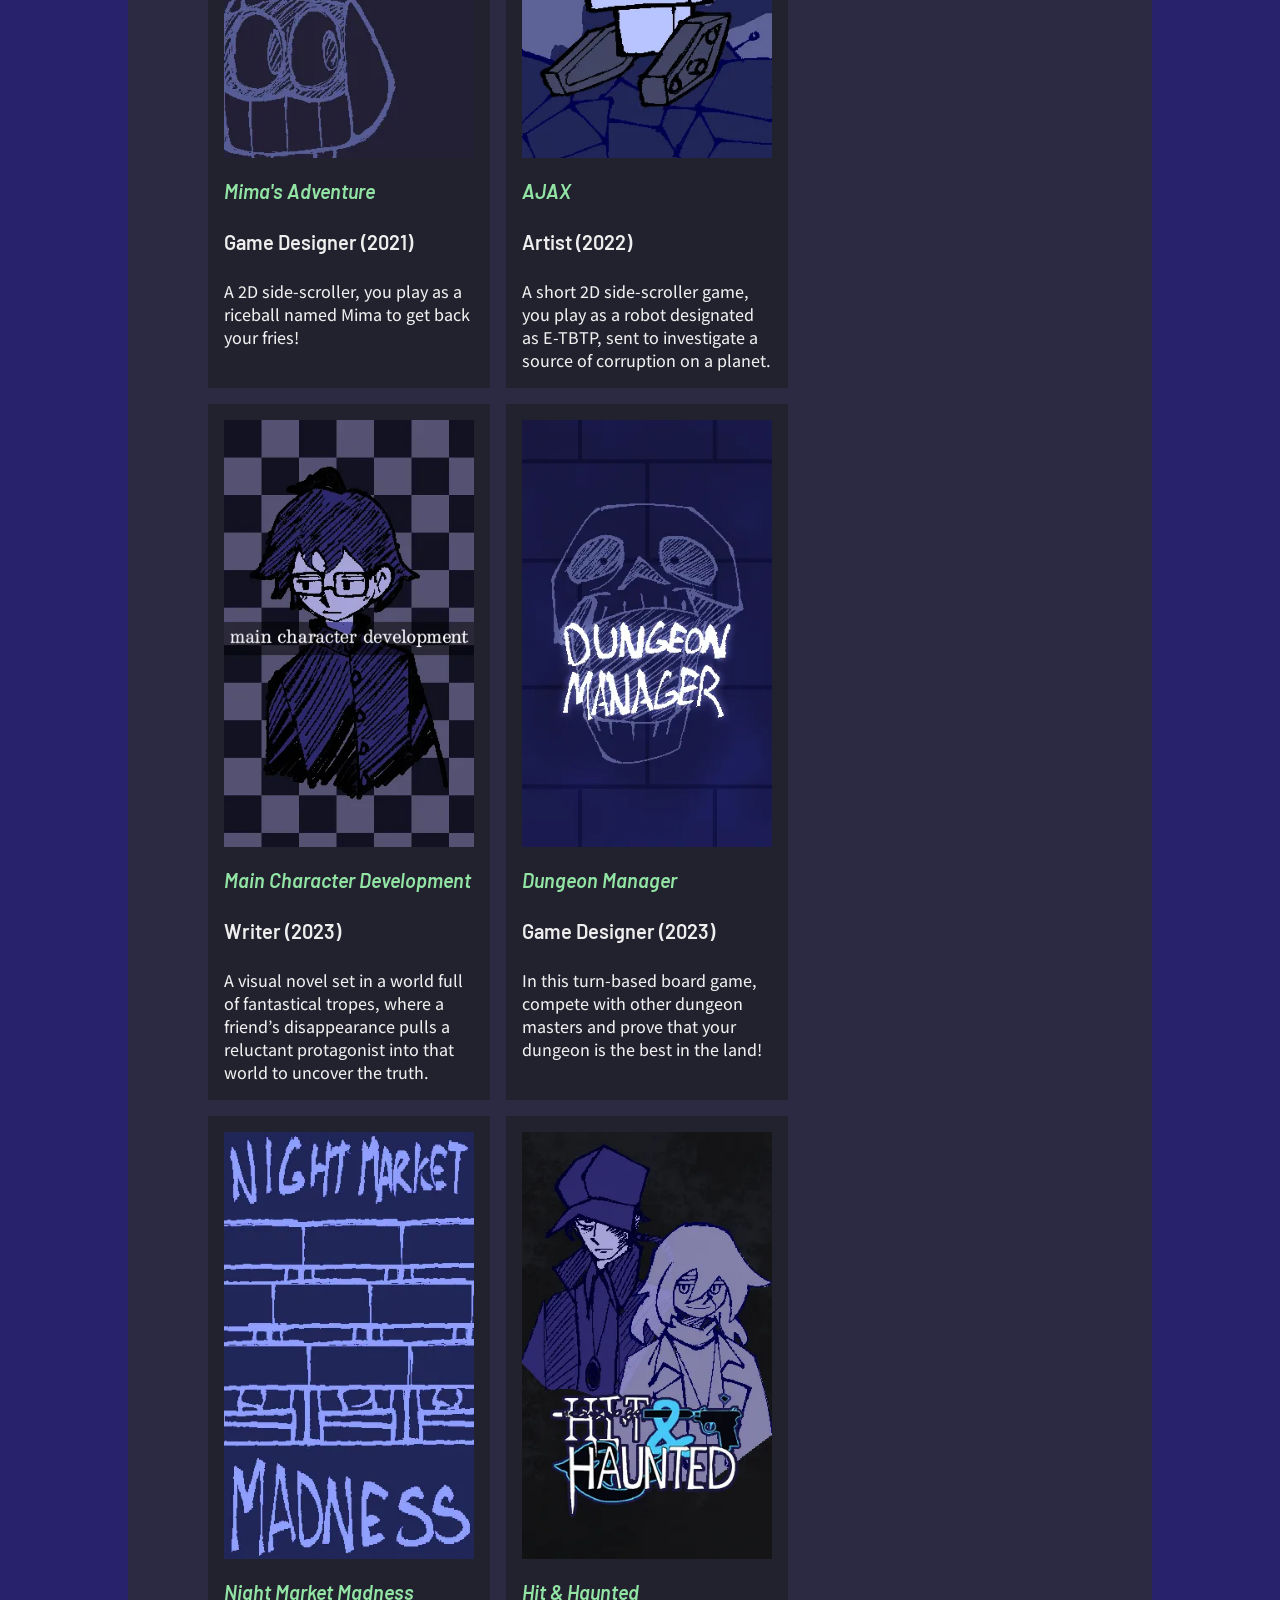
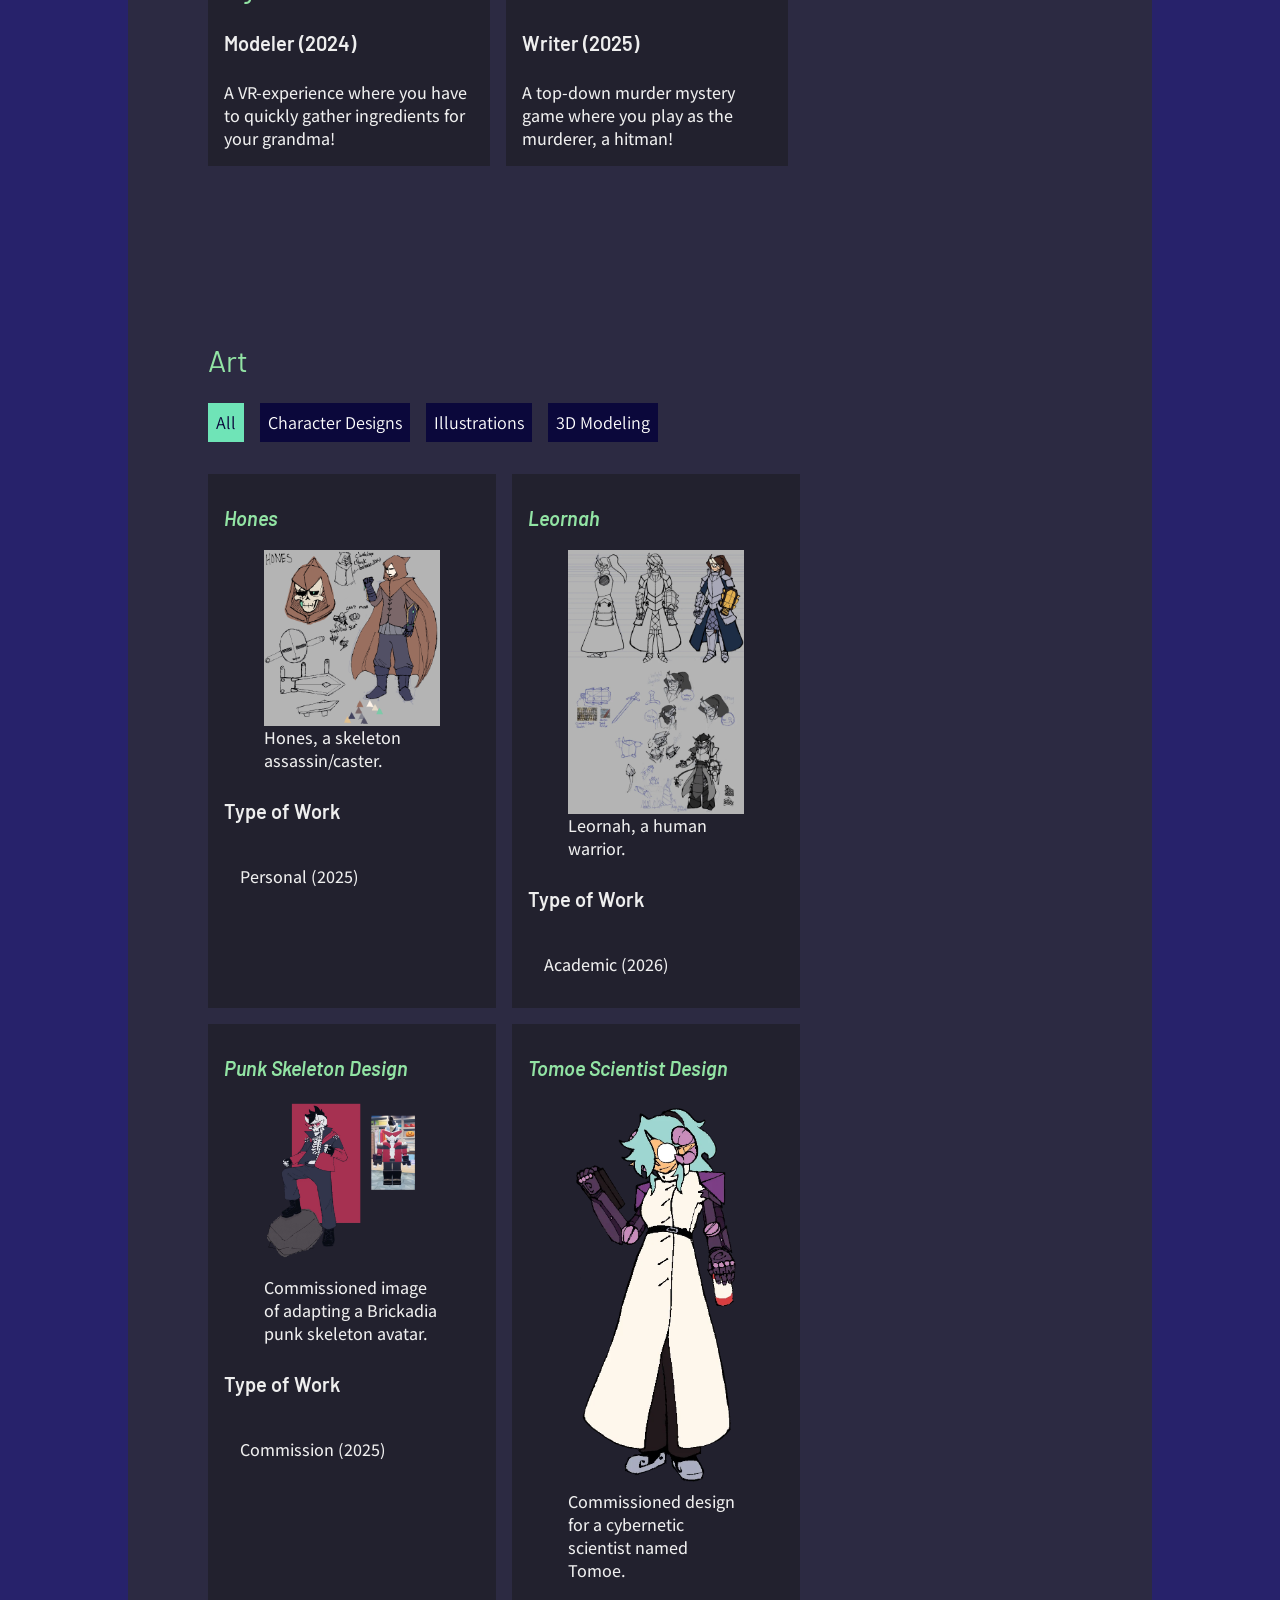
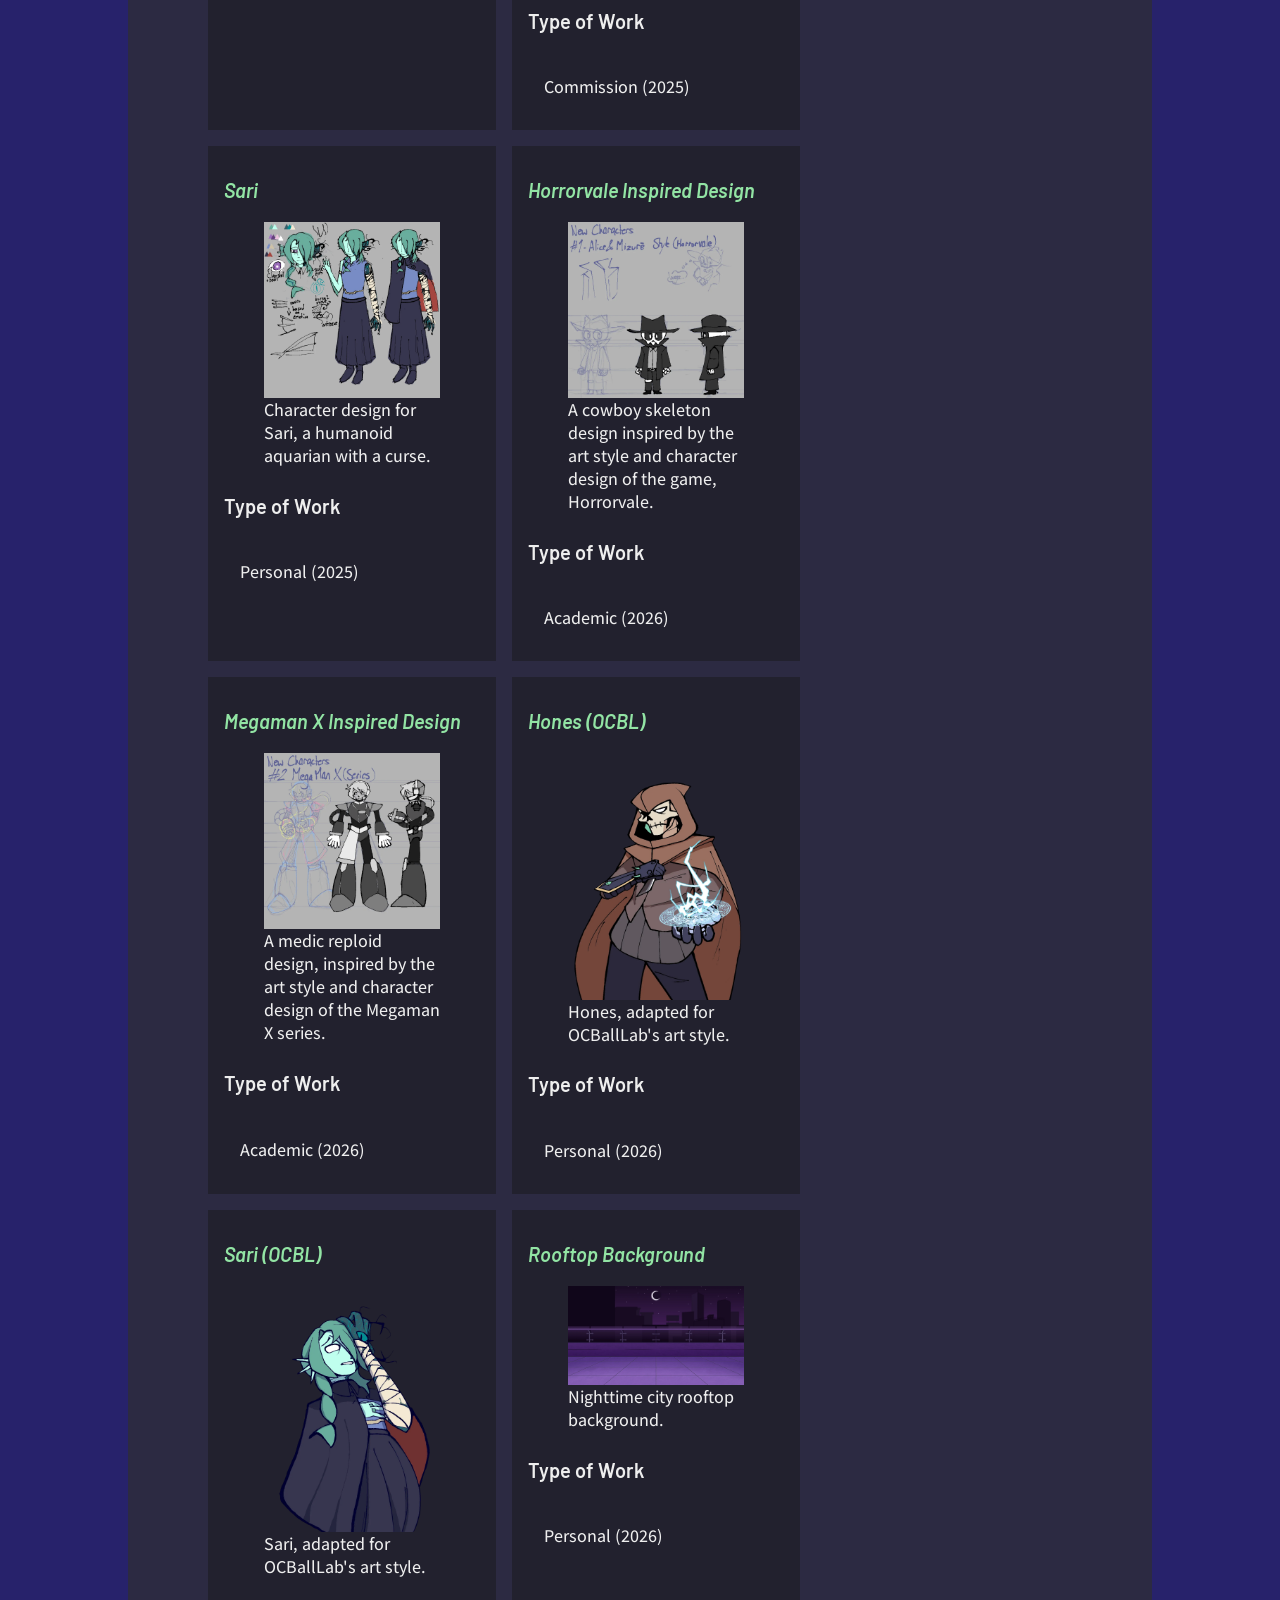
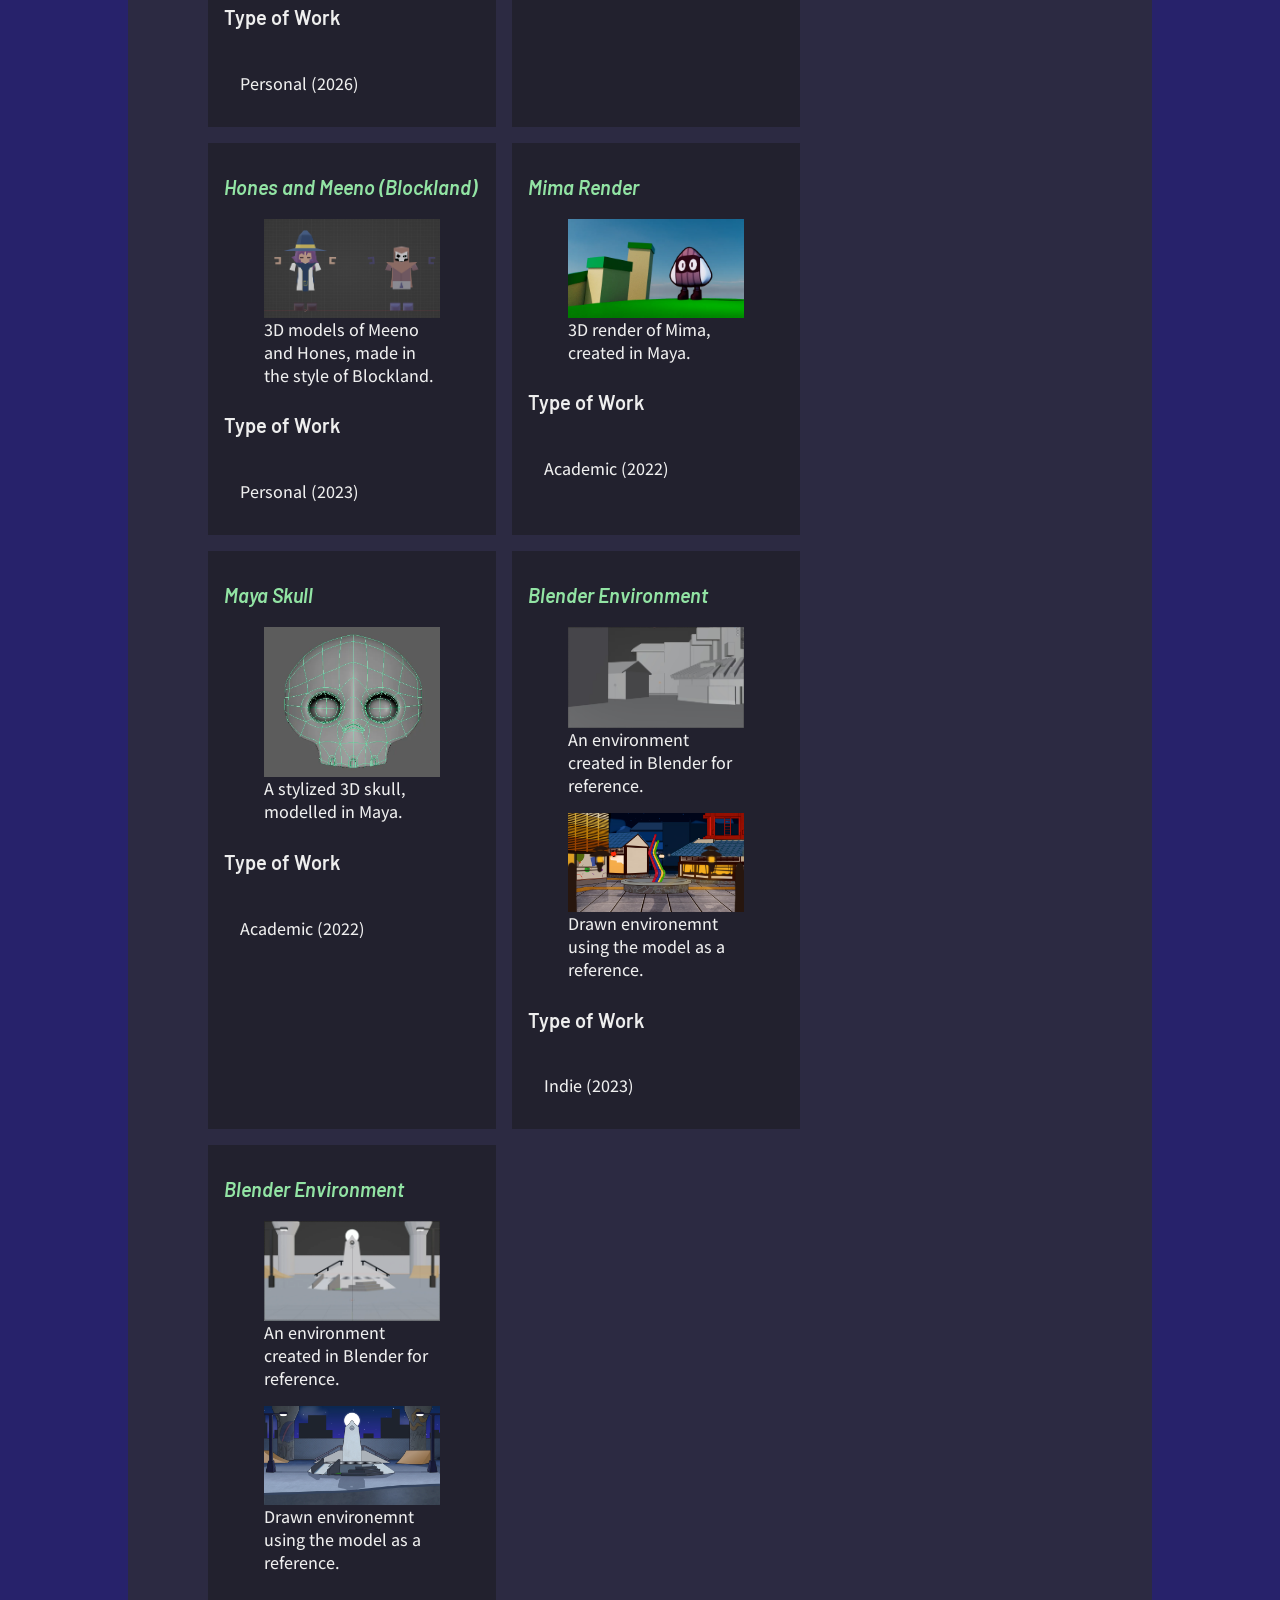
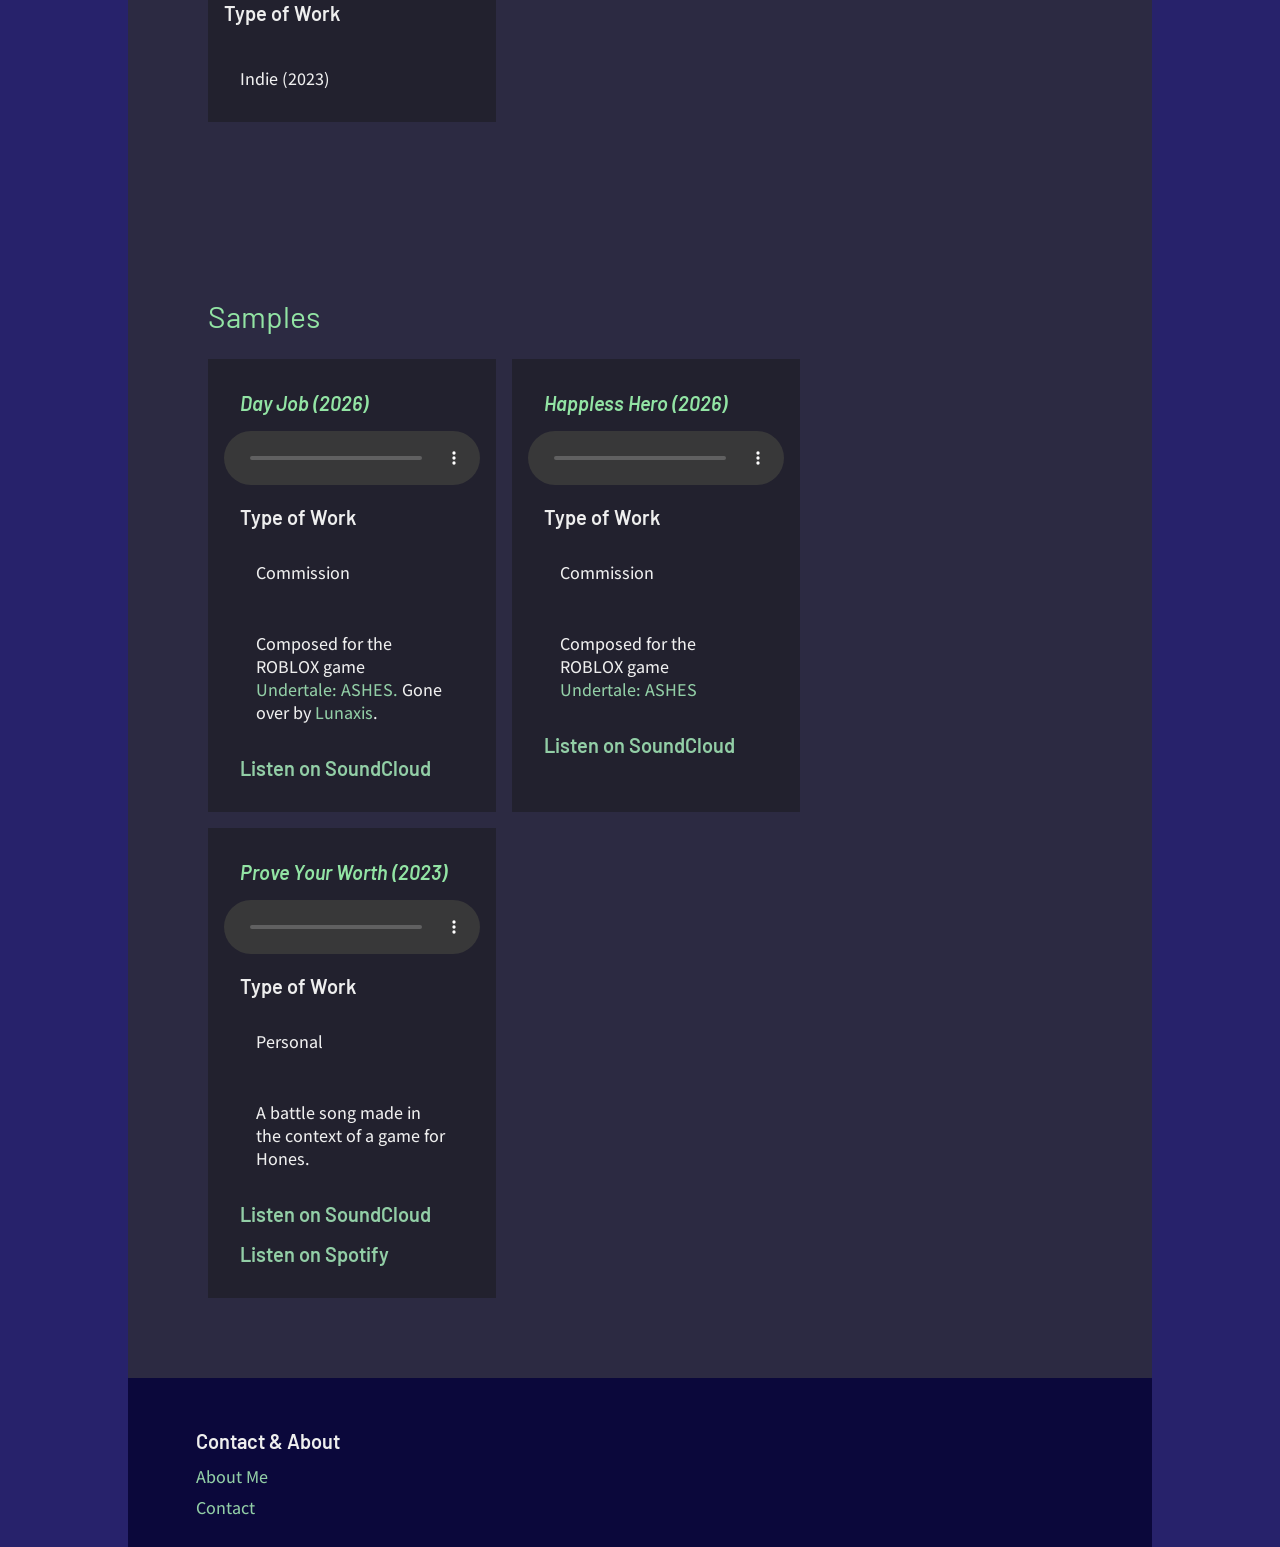
==== commit b93ffbc8: "new stuff added" ====
--- a/index.html
+++ b/index.html
@@ -341,6 +341,27 @@
             </div>
           </article>
 
+          <article class = 'content illustration'> <!-- mix of modal image and caption-->
+            <h3>Rooftop Background</h3>
+            
+            <figure>
+              <img tabindex = '0' src = 'assets/img/illus/kajiBuildings.webp' loading = 'lazy' class = 'zoomImg' alt = "Nighttime city rooftop background." onclick = "openModal('modal15', 'Nighttime city rooftop background.')" 
+              onkeydown = 'checkKey("modal15", "Nighttime city rooftop background.", event)'/>
+              <figcaption>Nighttime city rooftop background.</figcaption>
+            </figure>
+
+            <div id = 'modal15' class = 'modal' role = 'dialog' aria-label = 'Nighttime city rooftop background.' aria-modal = 'true'>
+              <button class="close" onclick = "closeModal('modal15')" aria-label = "Close modal">&times;</button>
+              <img class = "modalImg" id = 'ocblSari' src = 'assets/img/illus/kajiBuildings.webp' alt = 'Nighttime city rooftop background.'>
+              <div class="caption"></div>
+            </div>
+
+            <div>
+              <h4>Type of Work</h4>
+              <p>Personal (2026)</p>
+            </div>
+          </article>
+
           <article class = 'content threeDee'>
             <h3>Hones and Meeno (Blockland)</h3>
 
@@ -361,6 +382,111 @@
             </div>
           </article>
 
+          <article class = 'content threeDee'>
+            <h3>Mima Render</h3>
+
+            <figure>
+              <img tabindex = '0' src = 'assets/img/3D/mimaRender.webp' loading = 'lazy' class = 'zoomImg' alt = '3D render of Mima, created in Maya.' onclick = "openModal('modal9', '3D render of Mima, created in Maya.')"
+              onkeydown = "checkKey('modal9', '3D render of Mima, created in Maya.', event)"/>
+              <figcaption>3D render of Mima, created in Maya.</figcaption>
+            </figure>
+
+            <div id = 'modal9' class = 'modal' role = 'dialog' aria-label = '3D render of Mima, created in Maya.' aria-modal = 'true'>
+              <button class="close" onclick = "closeModal('modal9')" aria-label = "Close modal">&times;</button>
+              <img class = "modalImg" id = 'mimaRender' src = 'assets/img/3D/mimaRender.webp' alt = '3D render of Mima, created in Maya.'>
+              <div class="caption"></div>
+            </div>
+            <div>
+              <h4>Type of Work</h4>
+              <p>Academic (2022)</p>
+            </div>
+          </article>
+
+          <article class = 'content threeDee'>
+            <h3>Maya Skull</h3>
+
+            <figure>
+              <img tabindex = '0' src = 'assets/img/3D/mayaSkull.webp' loading = 'lazy' class = 'zoomImg' alt = 'A stylized 3D skull, modelled in Maya.' onclick = "openModal('modal10', 'A stylized 3D skull, modelled in Maya.')"
+              onkeydown = "checkKey('modal10', 'A stylized 3D skull, modelled in Maya.', event)"/>
+              <figcaption>A stylized 3D skull, modelled in Maya.</figcaption>
+            </figure>
+
+            <div id = 'modal10' class = 'modal' role = 'dialog' aria-label = 'A stylized 3D skull, modelled in Maya.' aria-modal = 'true'>
+              <button class="close" onclick = "closeModal('modal10')" aria-label = "Close modal">&times;</button>
+              <img class = "modalImg" id = 'mayaSkull' src = 'assets/img/3D/mayaSkull.webp' alt = 'A stylized 3D skull, modelled in Maya.'>
+              <div class="caption"></div>
+            </div>
+            <div>
+              <h4>Type of Work</h4>
+              <p>Academic (2022)</p>
+            </div>
+          </article>
+
+          <article class = 'content threeDee'>
+            <h3>Blender Environment</h3>
+
+            <figure>
+              <img tabindex = '0' src = 'assets/img/3D/blenderRef1.avif' loading = 'lazy' class = 'zoomImg' alt = 'An environment created in Blender for reference.' onclick = "openModal('modal11', 'An environment created in Blender for reference.')"
+              onkeydown = "checkKey('modal11', 'An environment created in Blender for reference.', event)"/>
+              <figcaption>An environment created in Blender for reference.</figcaption>
+            </figure>
+
+            <div id = 'modal11' class = 'modal' role = 'dialog' aria-label = 'An environment created in Blender for reference.' aria-modal = 'true'>
+              <button class="close" onclick = "closeModal('modal11')" aria-label = "Close modal">&times;</button>
+              <img class = "modalImg" id = 'blenderRef1' src = 'assets/img/3D/blenderRef1.avif' alt = 'An environment created in Blender for reference.'>
+              <div class="caption"></div>
+            </div>
+
+
+            <figure>
+              <img tabindex = '0' src = 'assets/img/3D/ref1Finish.avif' loading = 'lazy' class = 'zoomImg' alt = 'Drawn environemnt using the model as a reference.' onclick = "openModal('modal12', 'Drawn environemnt using the model as a reference.')"
+              onkeydown = "checkKey('modal12', 'Drawn environemnt using the model as a reference.', event)"/>
+              <figcaption>Drawn environemnt using the model as a reference.</figcaption>
+            </figure>
+
+            <div id = 'modal12' class = 'modal' role = 'dialog' aria-label = 'Drawn environemnt using the model as a reference.' aria-modal = 'true'>
+              <button class="close" onclick = "closeModal('modal12')" aria-label = "Close modal">&times;</button>
+              <img class = "modalImg" id = 'ref1Finish' src = 'assets/img/3D/ref1Finish.avif' alt = 'Drawn environemnt using the model as a reference.'>
+              <div class="caption"></div>
+            </div>
+            <div>
+              <h4>Type of Work</h4>
+              <p>Indie (2023)</p>
+            </div>
+          </article>
+
+          <article class = 'content threeDee'>
+            <h3>Blender Environment</h3>
+
+            <figure>
+              <img tabindex = '0' src = 'assets/img/3D/blenderRef2.webp' loading = 'lazy' class = 'zoomImg' alt = 'An environment created in Blender for reference.' onclick = "openModal('modal13', 'An environment created in Blender for reference.')"
+              onkeydown = "checkKey('modal13', 'An environment created in Blender for reference.', event)"/>
+              <figcaption>An environment created in Blender for reference.</figcaption>
+            </figure>
+
+            <div id = 'modal13' class = 'modal' role = 'dialog' aria-label = 'An environment created in Blender for reference.' aria-modal = 'true'>
+              <button class="close" onclick = "closeModal('modal13')" aria-label = "Close modal">&times;</button>
+              <img class = "modalImg" id = 'blenderRef1' src = 'assets/img/3D/blenderRef2.webp' alt = 'An environment created in Blender for reference.'>
+              <div class="caption"></div>
+            </div>
+
+
+            <figure>
+              <img tabindex = '0' src = 'assets/img/3D/ref2Finish.webp' loading = 'lazy' class = 'zoomImg' alt = 'Drawn environemnt using the model as a reference.' onclick = "openModal('modal14', 'Drawn environemnt using the model as a reference.')"
+              onkeydown = "checkKey('modal14', 'Drawn environemnt using the model as a reference.', event)"/>
+              <figcaption>Drawn environemnt using the model as a reference.</figcaption>
+            </figure>
+
+            <div id = 'modal14' class = 'modal' role = 'dialog' aria-label = 'Drawn environemnt using the model as a reference.' aria-modal = 'true'>
+              <button class="close" onclick = "closeModal('modal14')" aria-label = "Close modal">&times;</button>
+              <img class = "modalImg" id = 'ref1Finish' src = 'assets/img/3D/ref2Finish.webp' alt = 'Drawn environemnt using the model as a reference.'>
+              <div class="caption"></div>
+            </div>
+            <div>
+              <h4>Type of Work</h4>
+              <p>Indie (2023)</p>
+            </div>
+          </article>
         </div>
       </section>
 
--- a/css/main.css
+++ b/css/main.css
@@ -304,6 +304,8 @@
 
 .zoomImg {
   max-width: 20vw;
+  max-height: 60vh;
+  height: auto;
   width: 100%;
 
   transition-duration: 1s;
--- a/css/home.css
+++ b/css/home.css
@@ -168,6 +168,19 @@
     max-width: 20vw;
 }
 
+.gallery .content {
+    min-width: 0;
+}
+
+.gallery .zoomImg {
+    display: block;
+    width: 100%;
+    max-width: 100%;
+    height: auto;
+    max-height: 60vh;
+    object-fit: contain;
+}
+
 .gallery h3 {
     font-weight: 600;
     font-size: 20px;
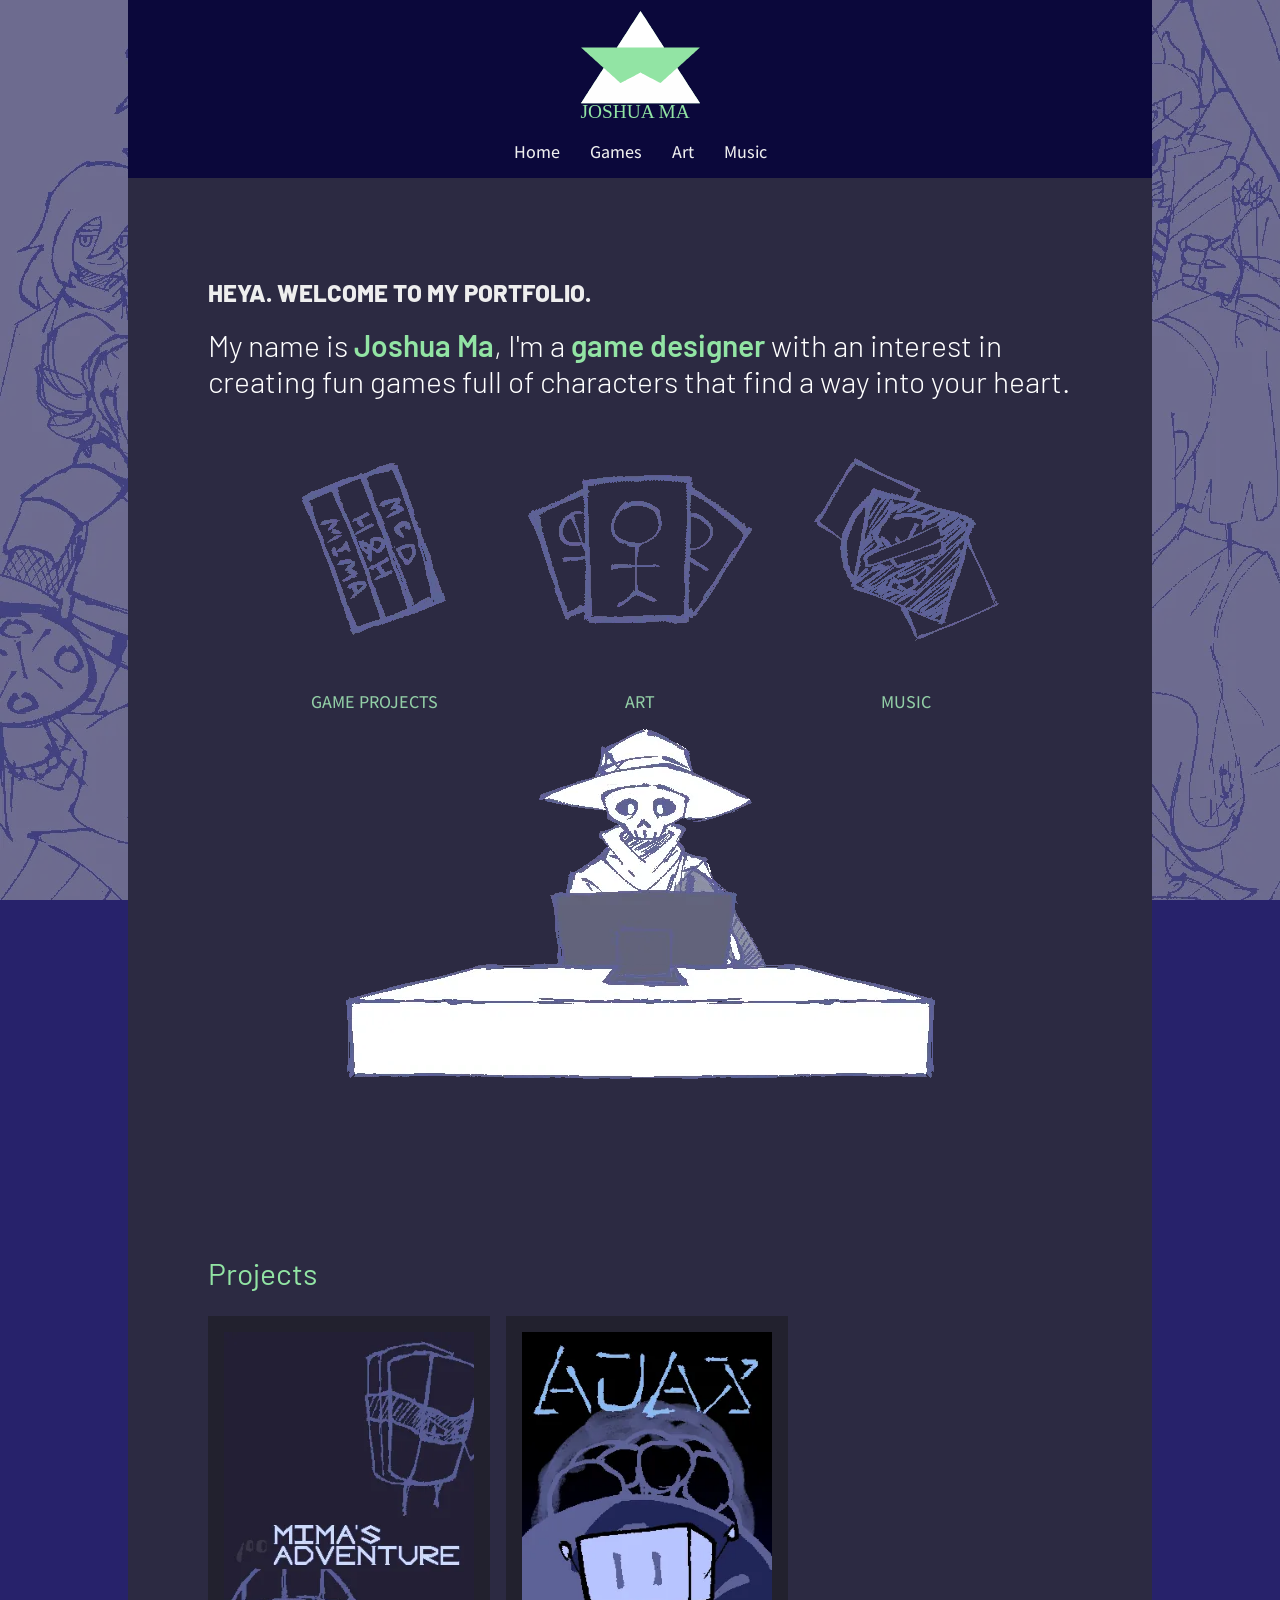
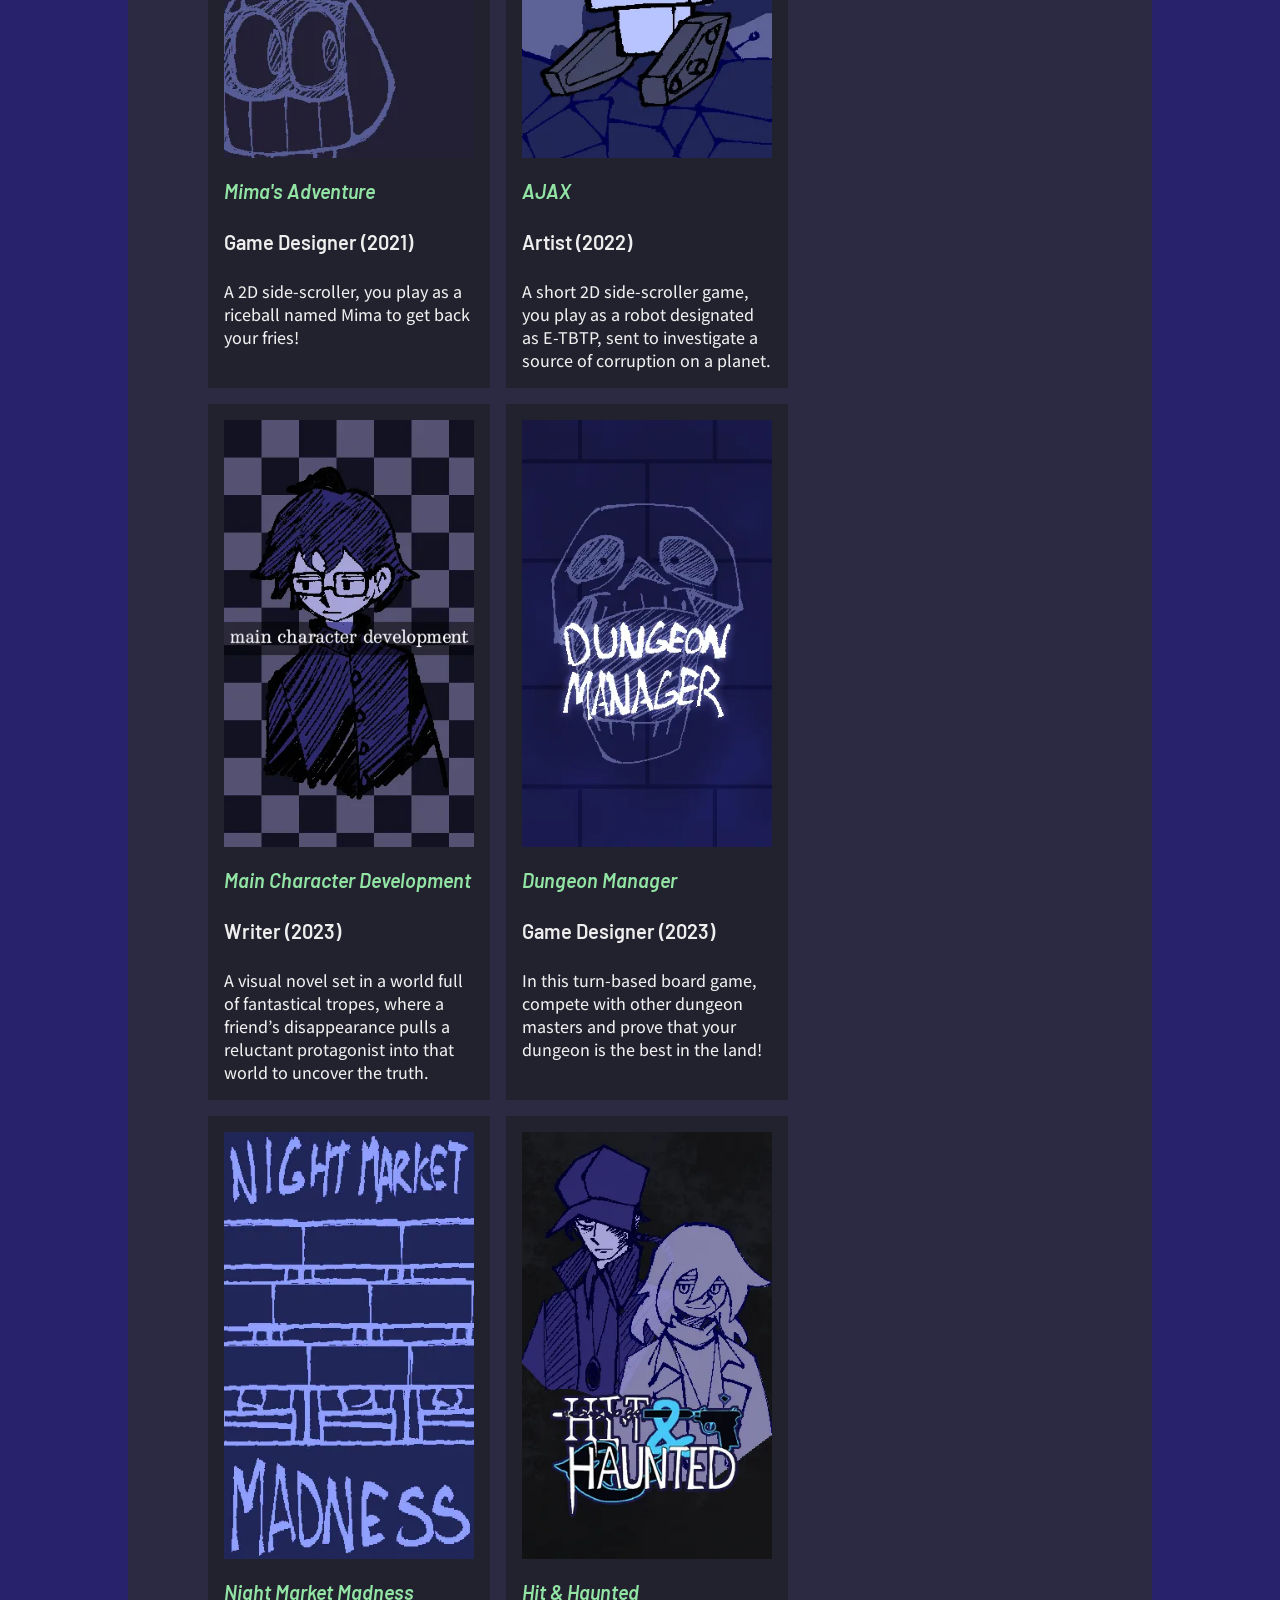
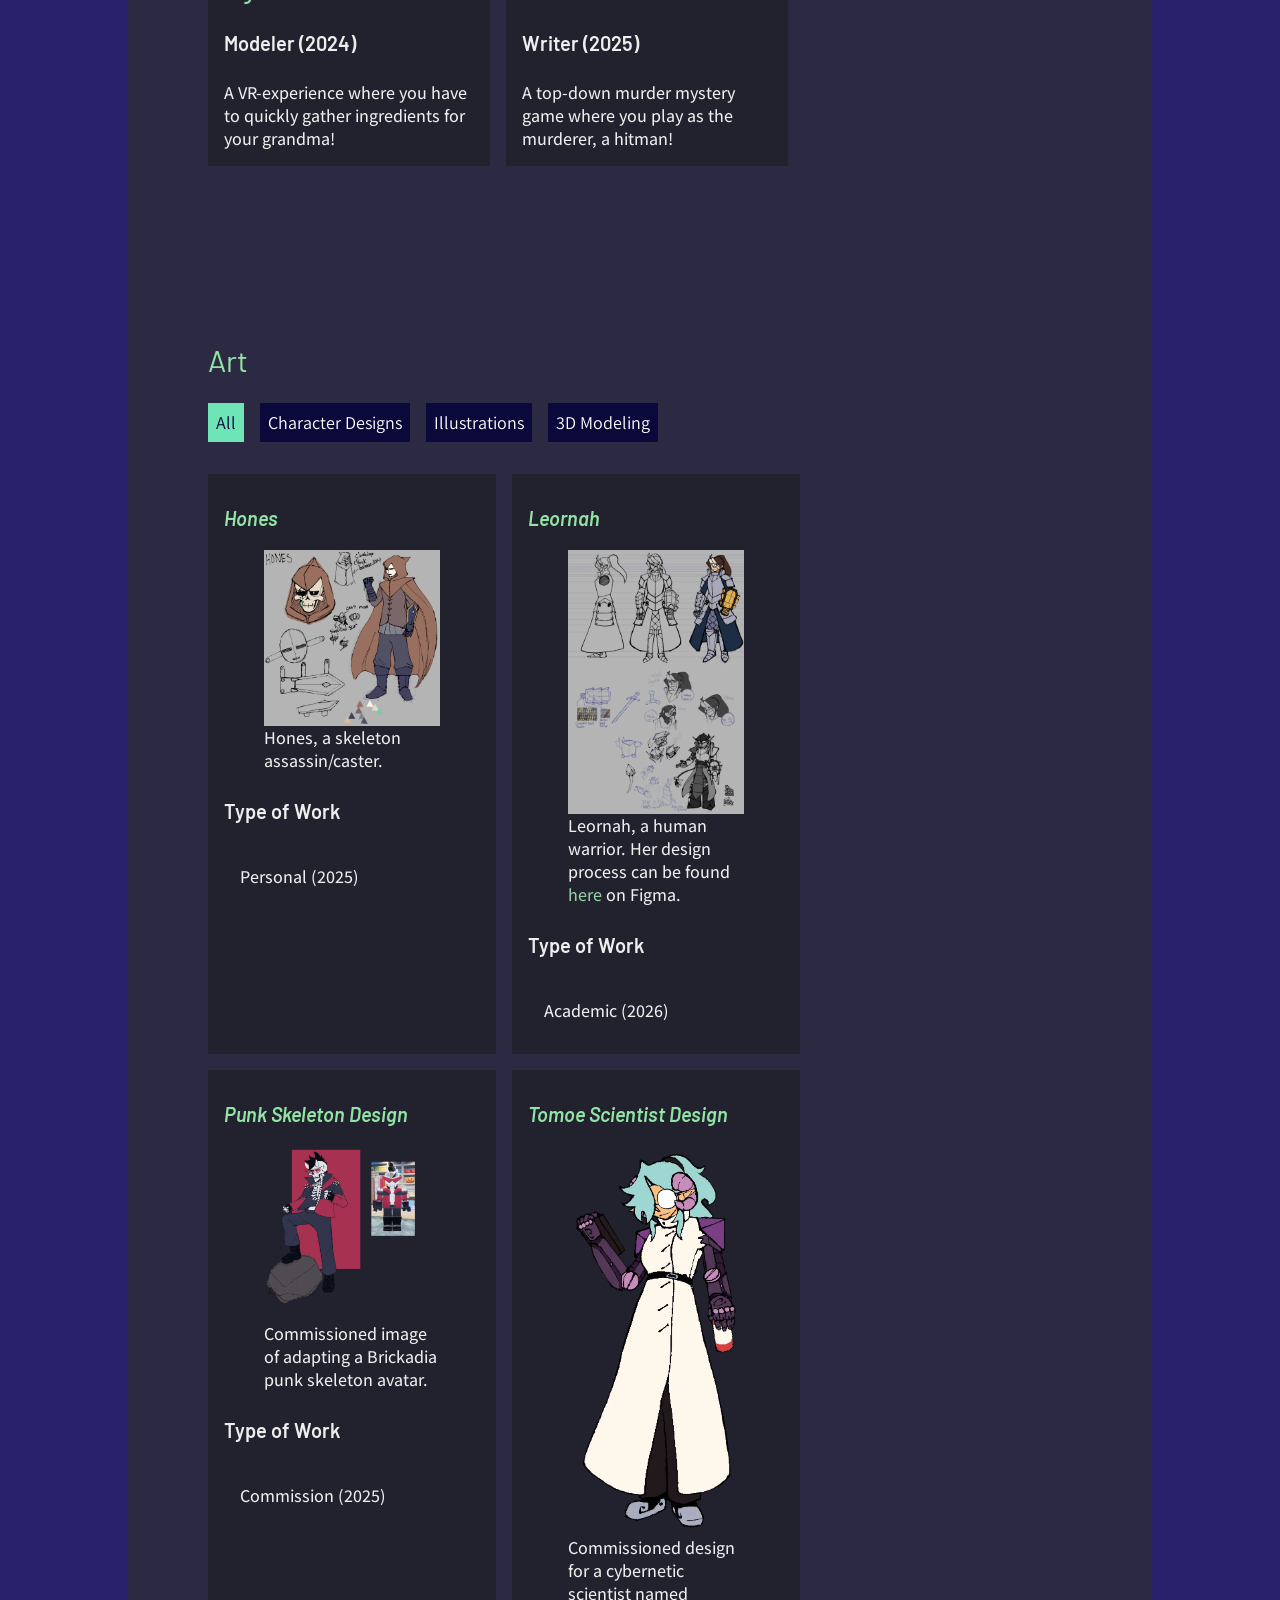
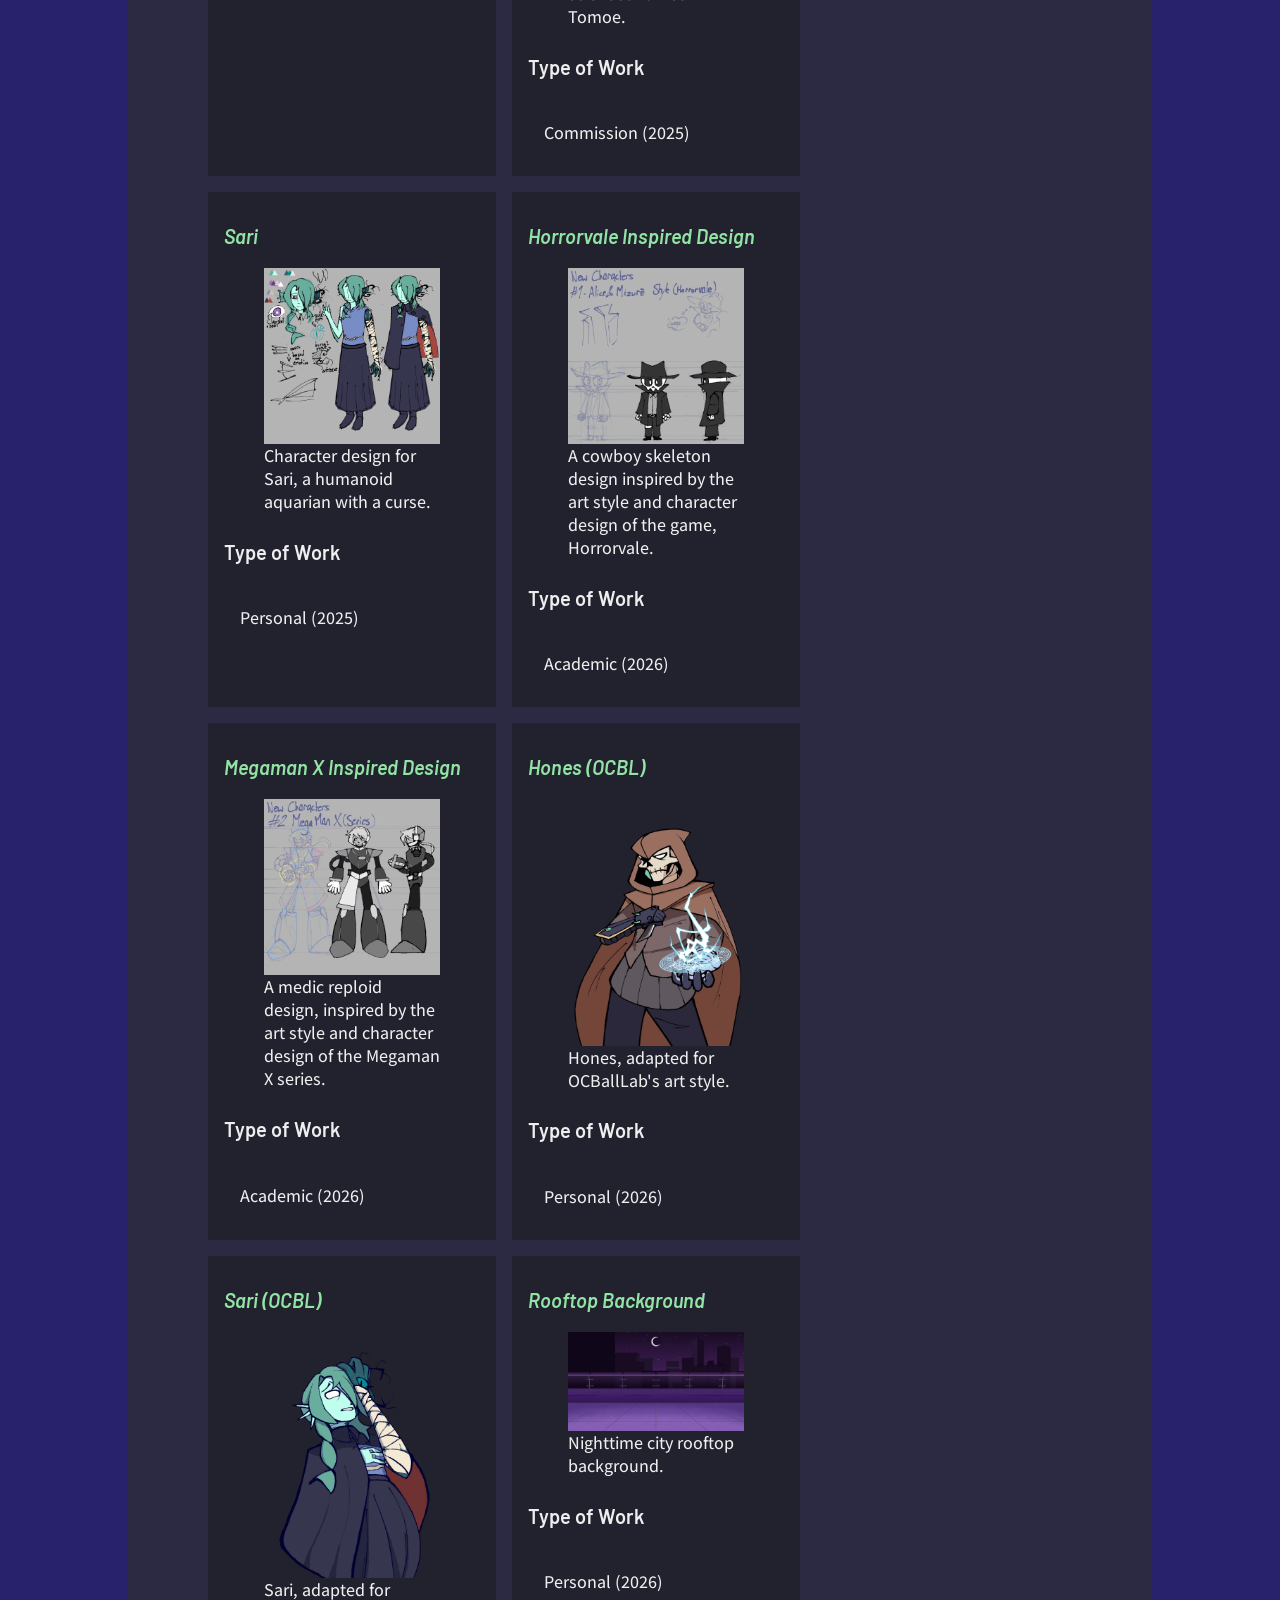
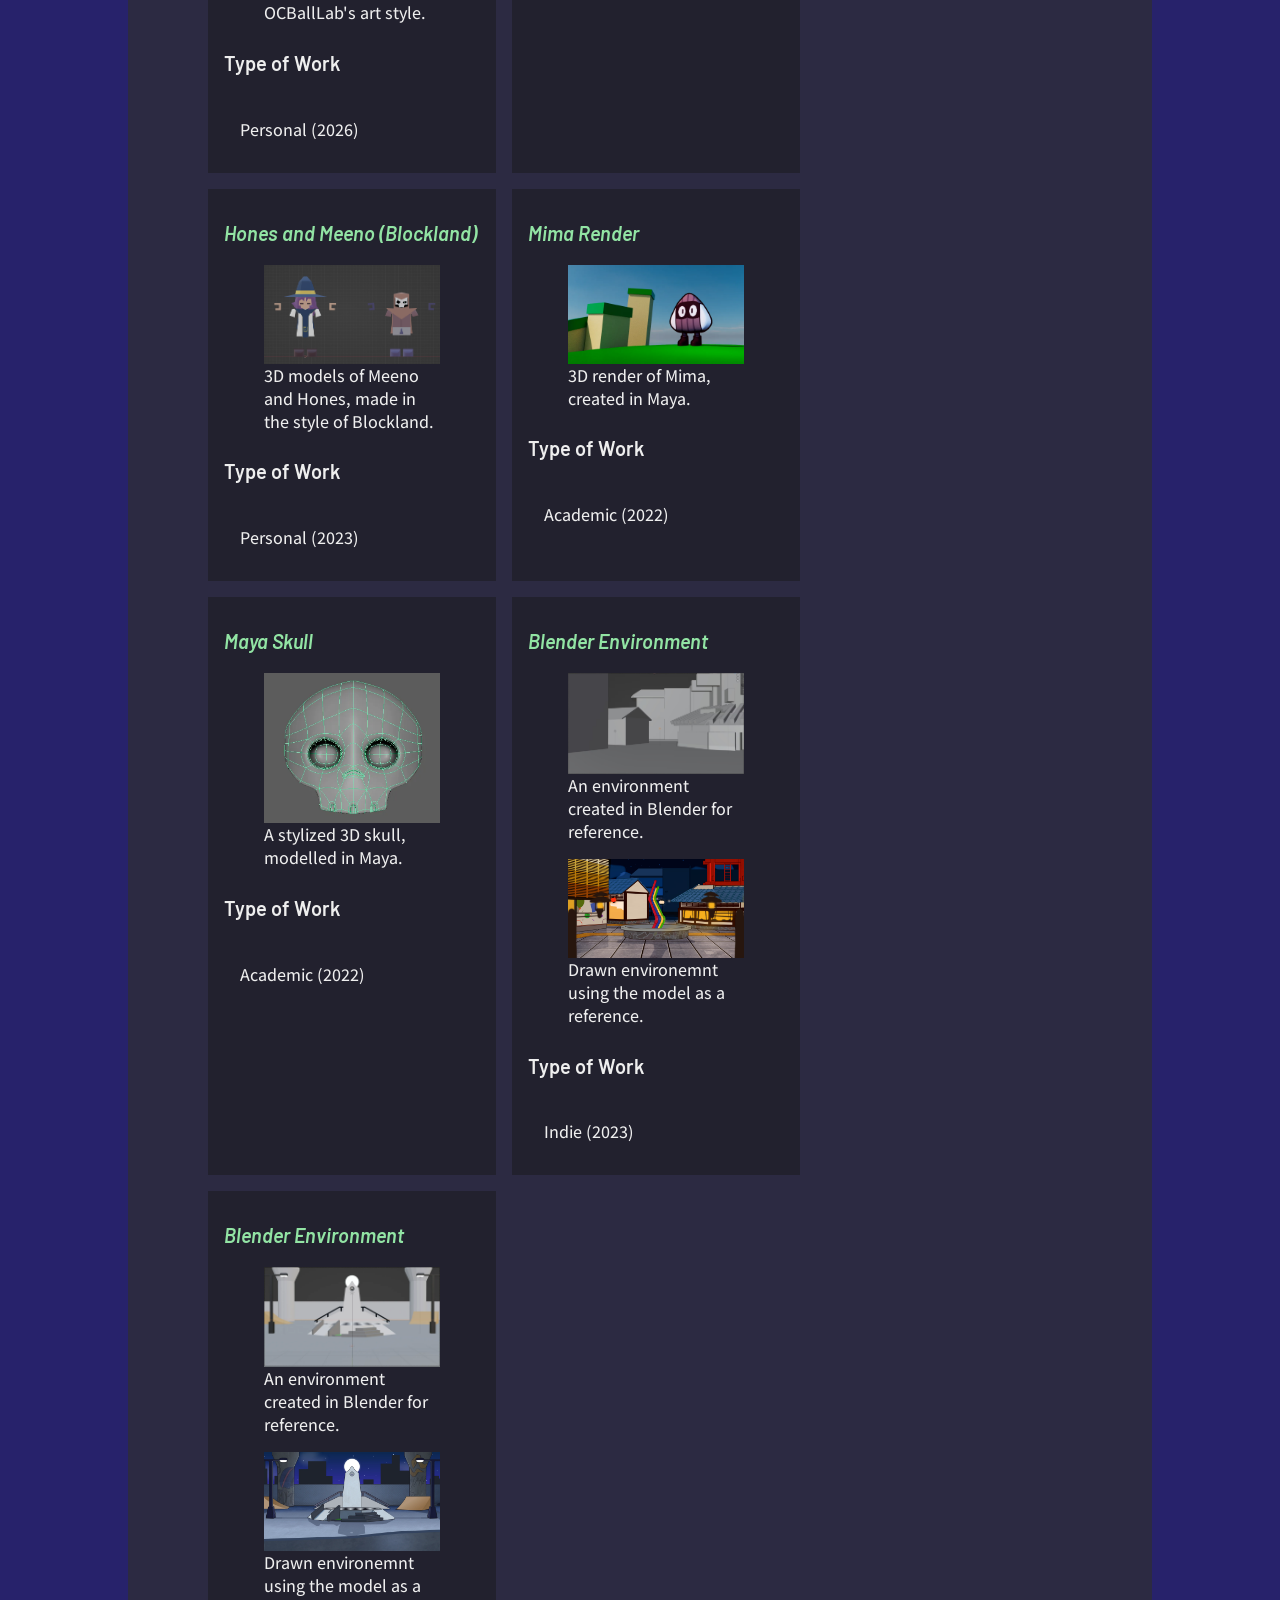
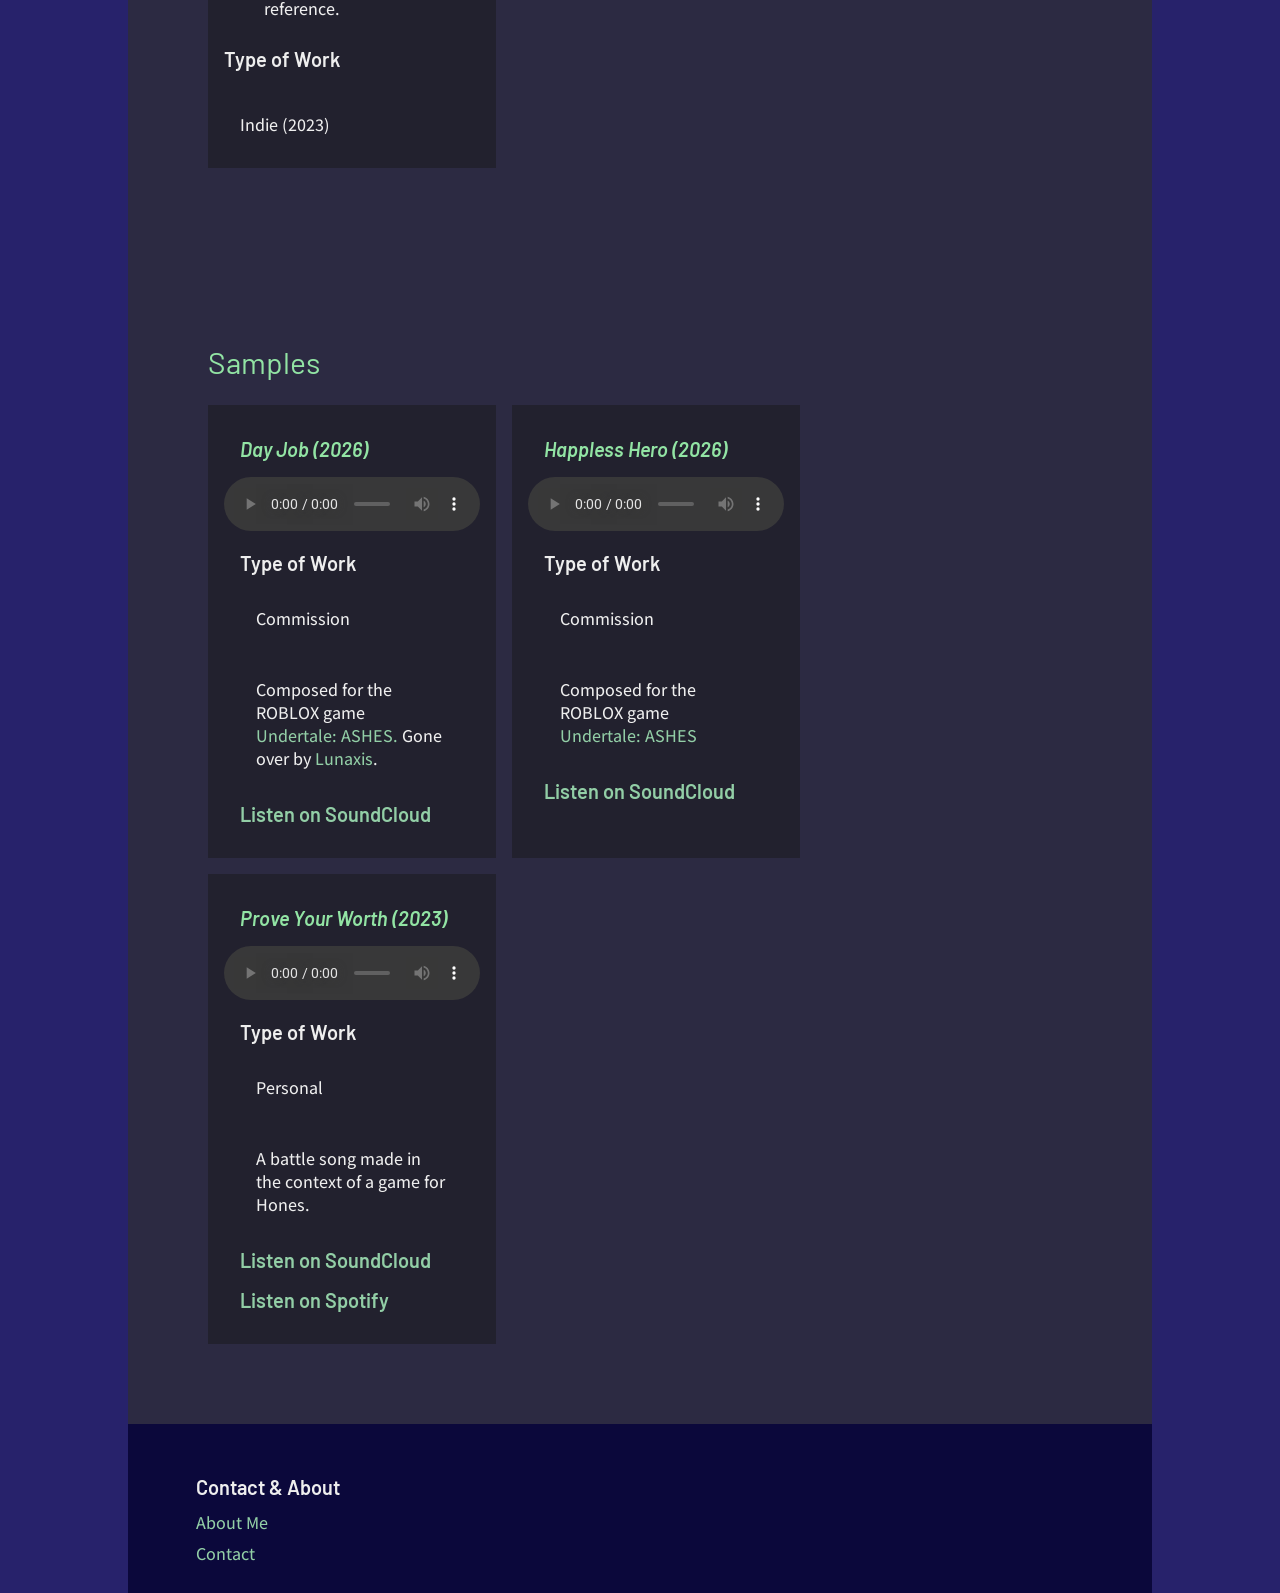
==== commit 9431e6cb: "Update index.html" ====
--- a/index.html
+++ b/index.html
@@ -178,7 +178,7 @@
             <figure>
               <img tabindex = '0' src = 'assets/img/characters/leornah.webp' loading = 'lazy' class = 'zoomImg' alt = 'A reference sheet for Leornah, a human warrior.' onclick = "openModal('modal2', 'A reference sheet for Leornah, a human warrior.')"
               onkeydown = 'checkKey("modal2", "A reference sheet for Leornah, a human warrior.", event)'/>
-              <figcaption>Leornah, a human warrior.</figcaption>
+              <figcaption>Leornah, a human warrior. Her design process can be found <a href = 'https://www.figma.com/deck/L3BiDM5PRV9WNTKMZORci5' target = "_blank">here</a> on Figma.</figcaption>
             </figure>
 
             <div id = 'modal2' class = 'modal' role = 'dialog' aria-label = 'Leornah artwork dialogue' aria-modal = 'true'>
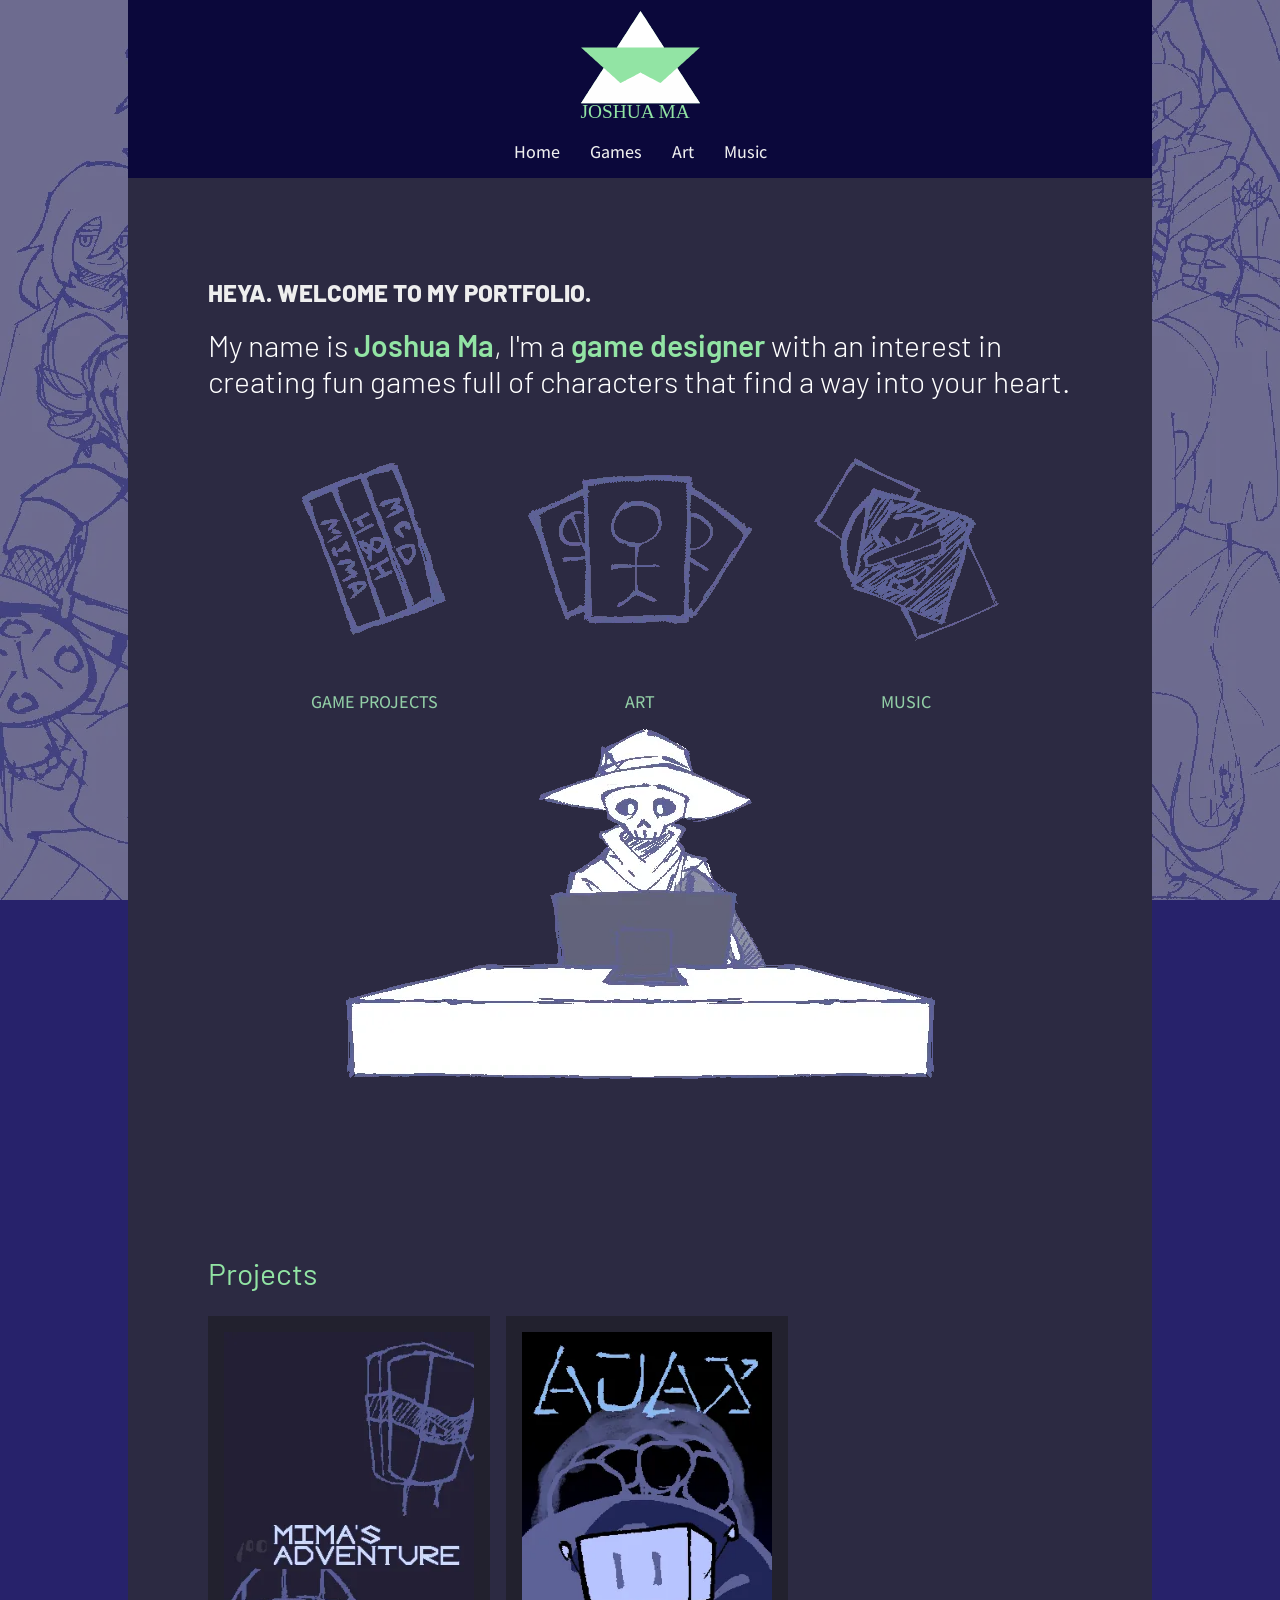
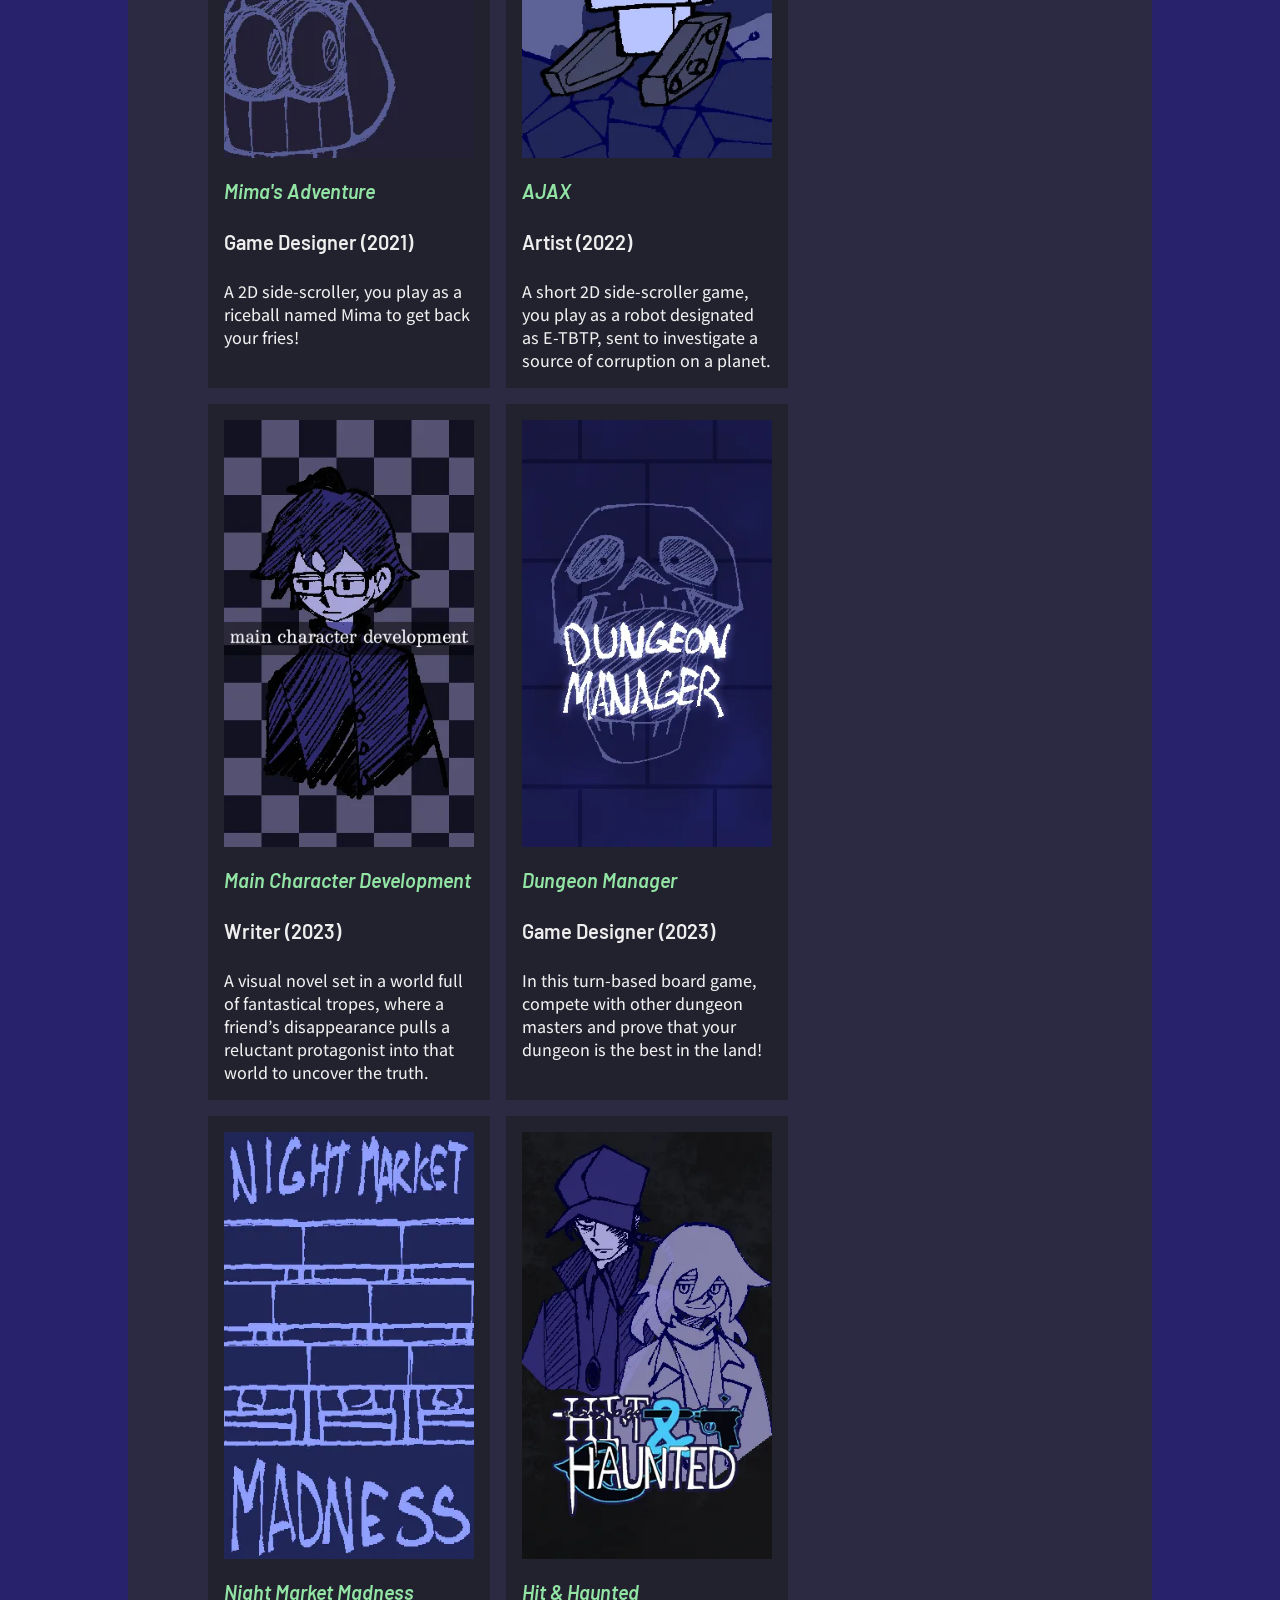
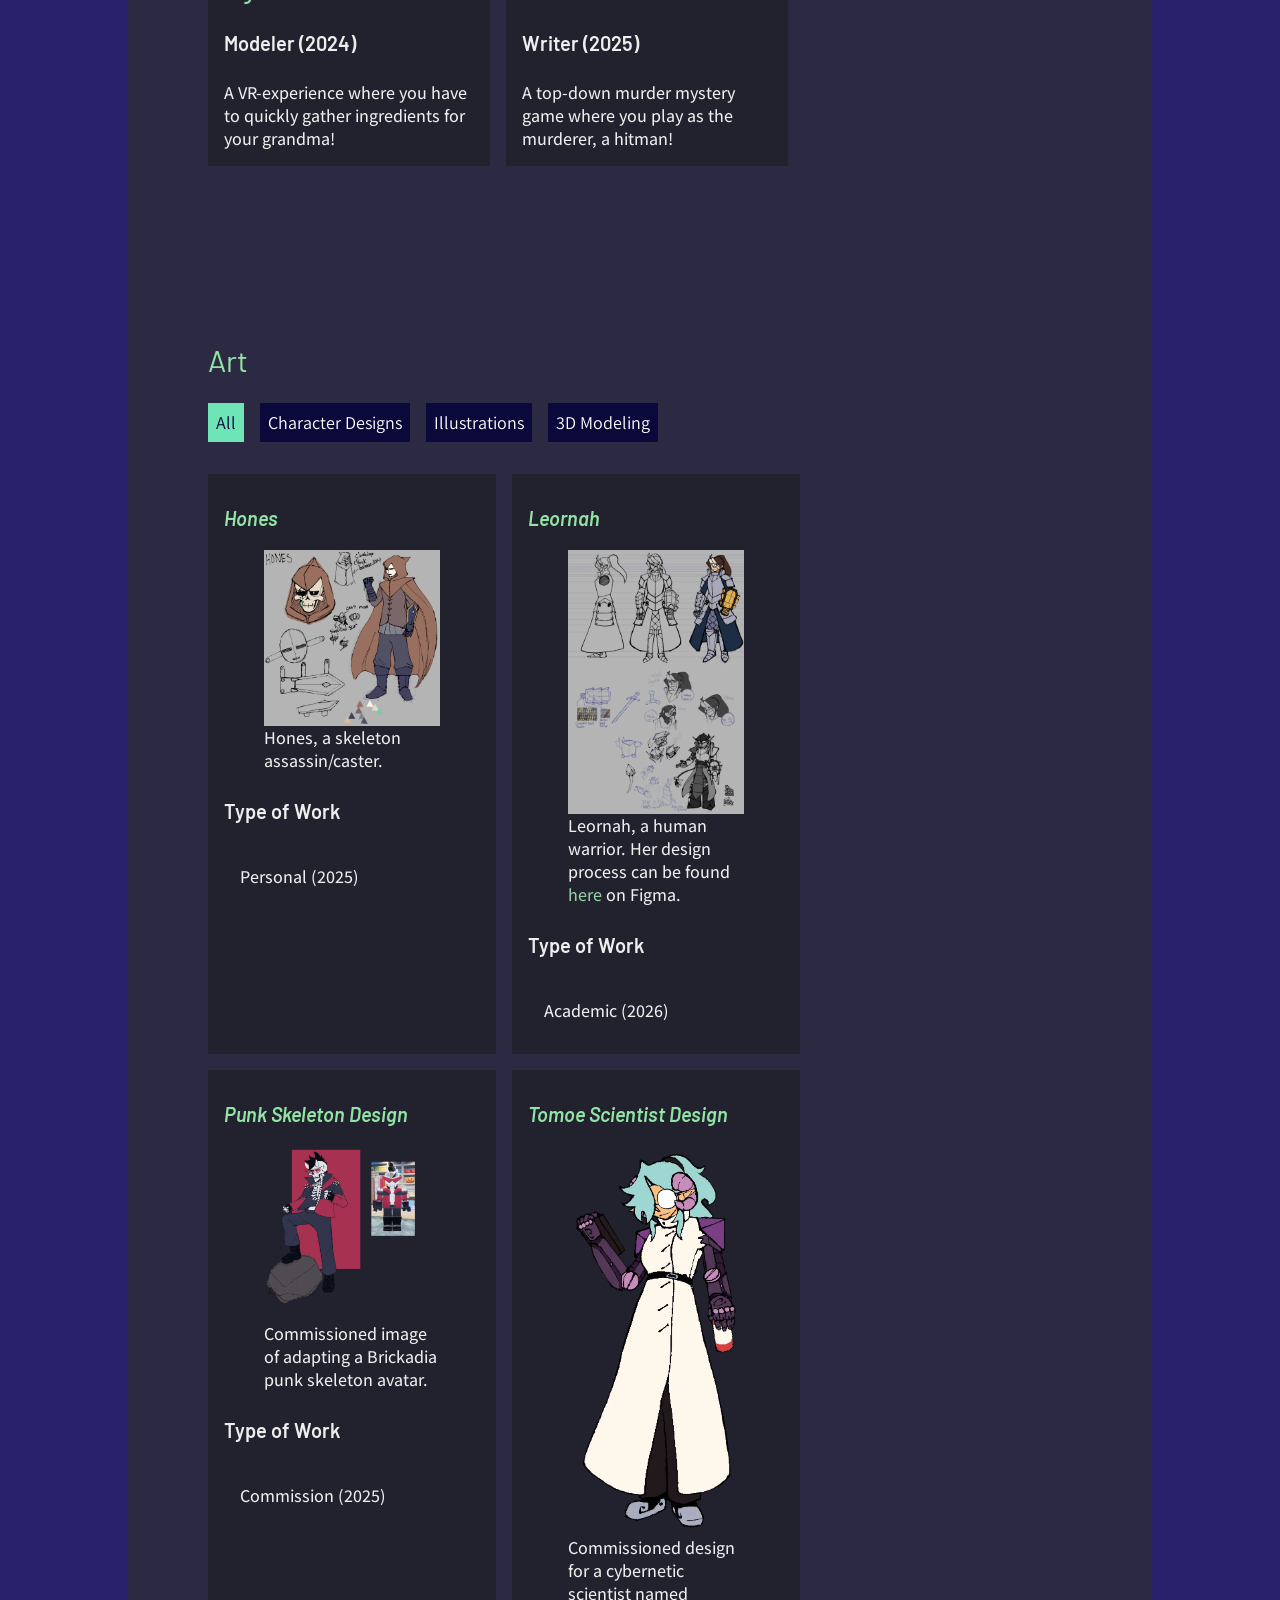
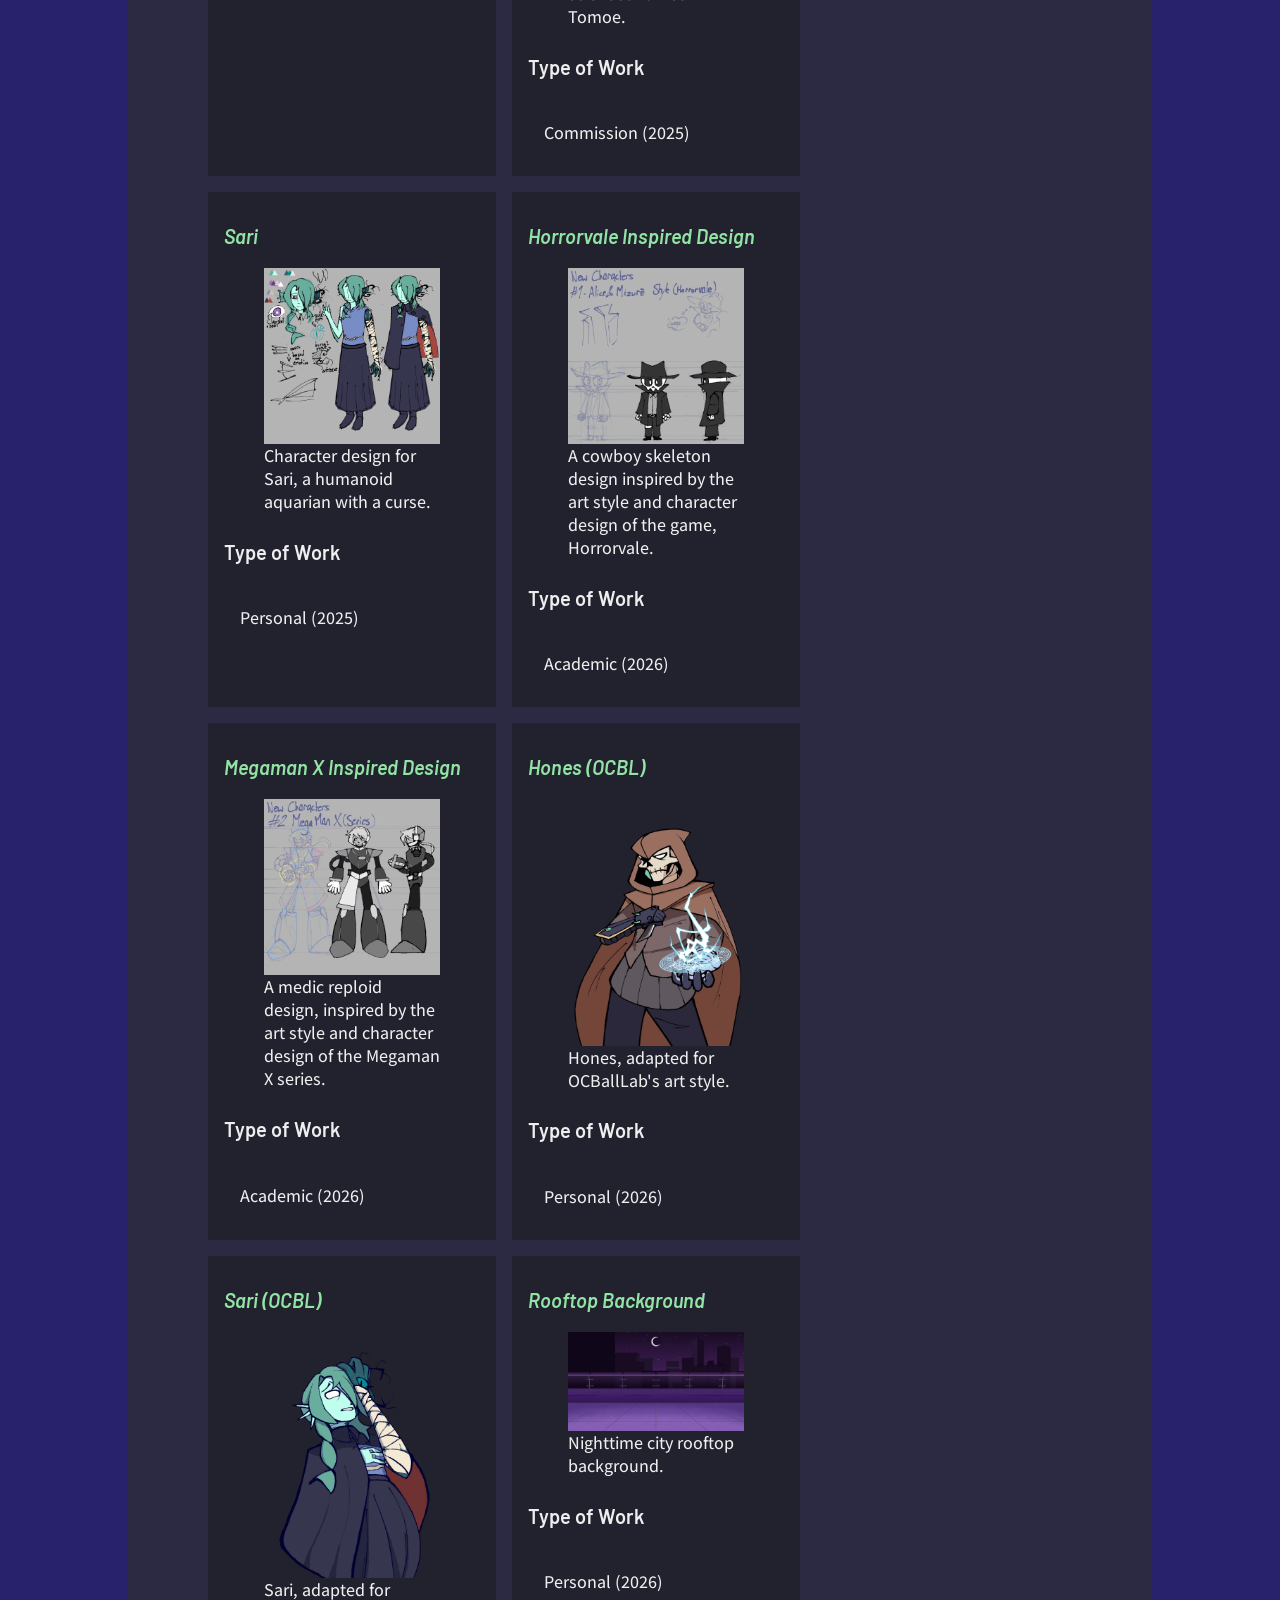
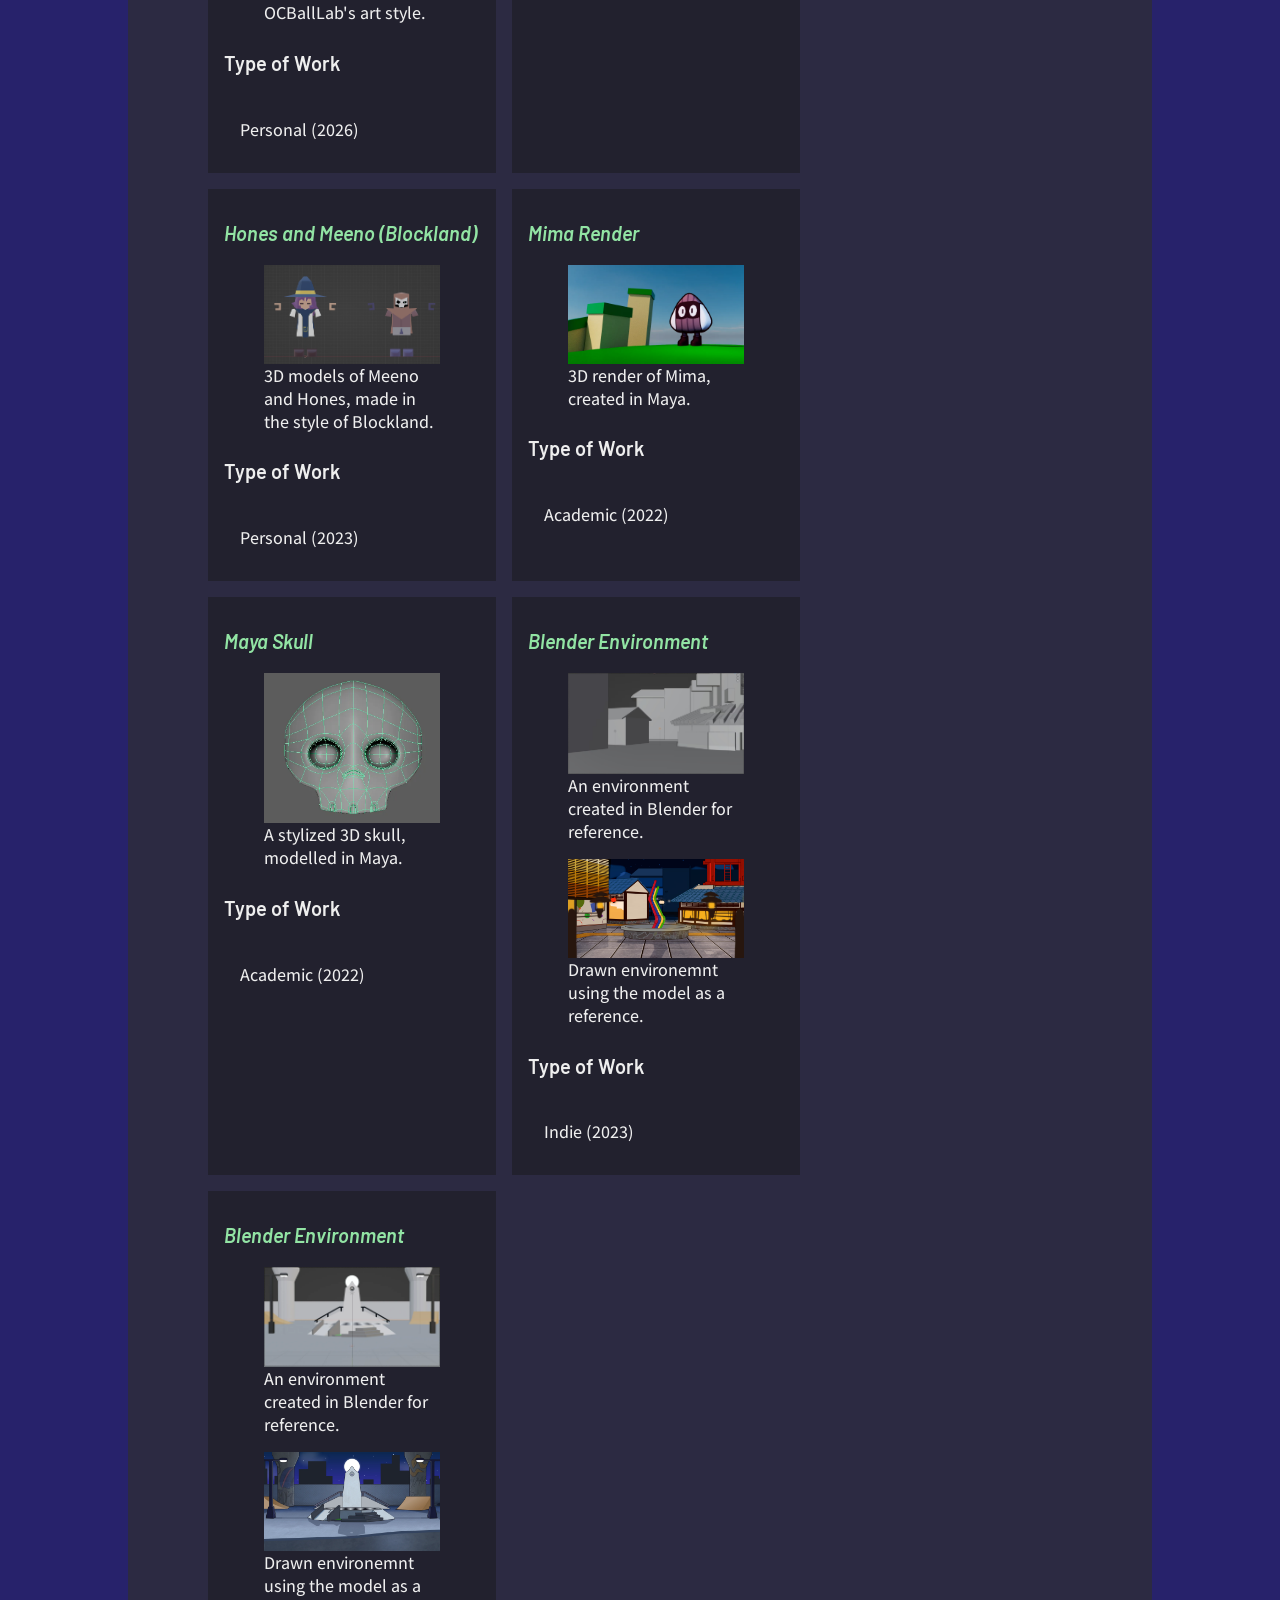
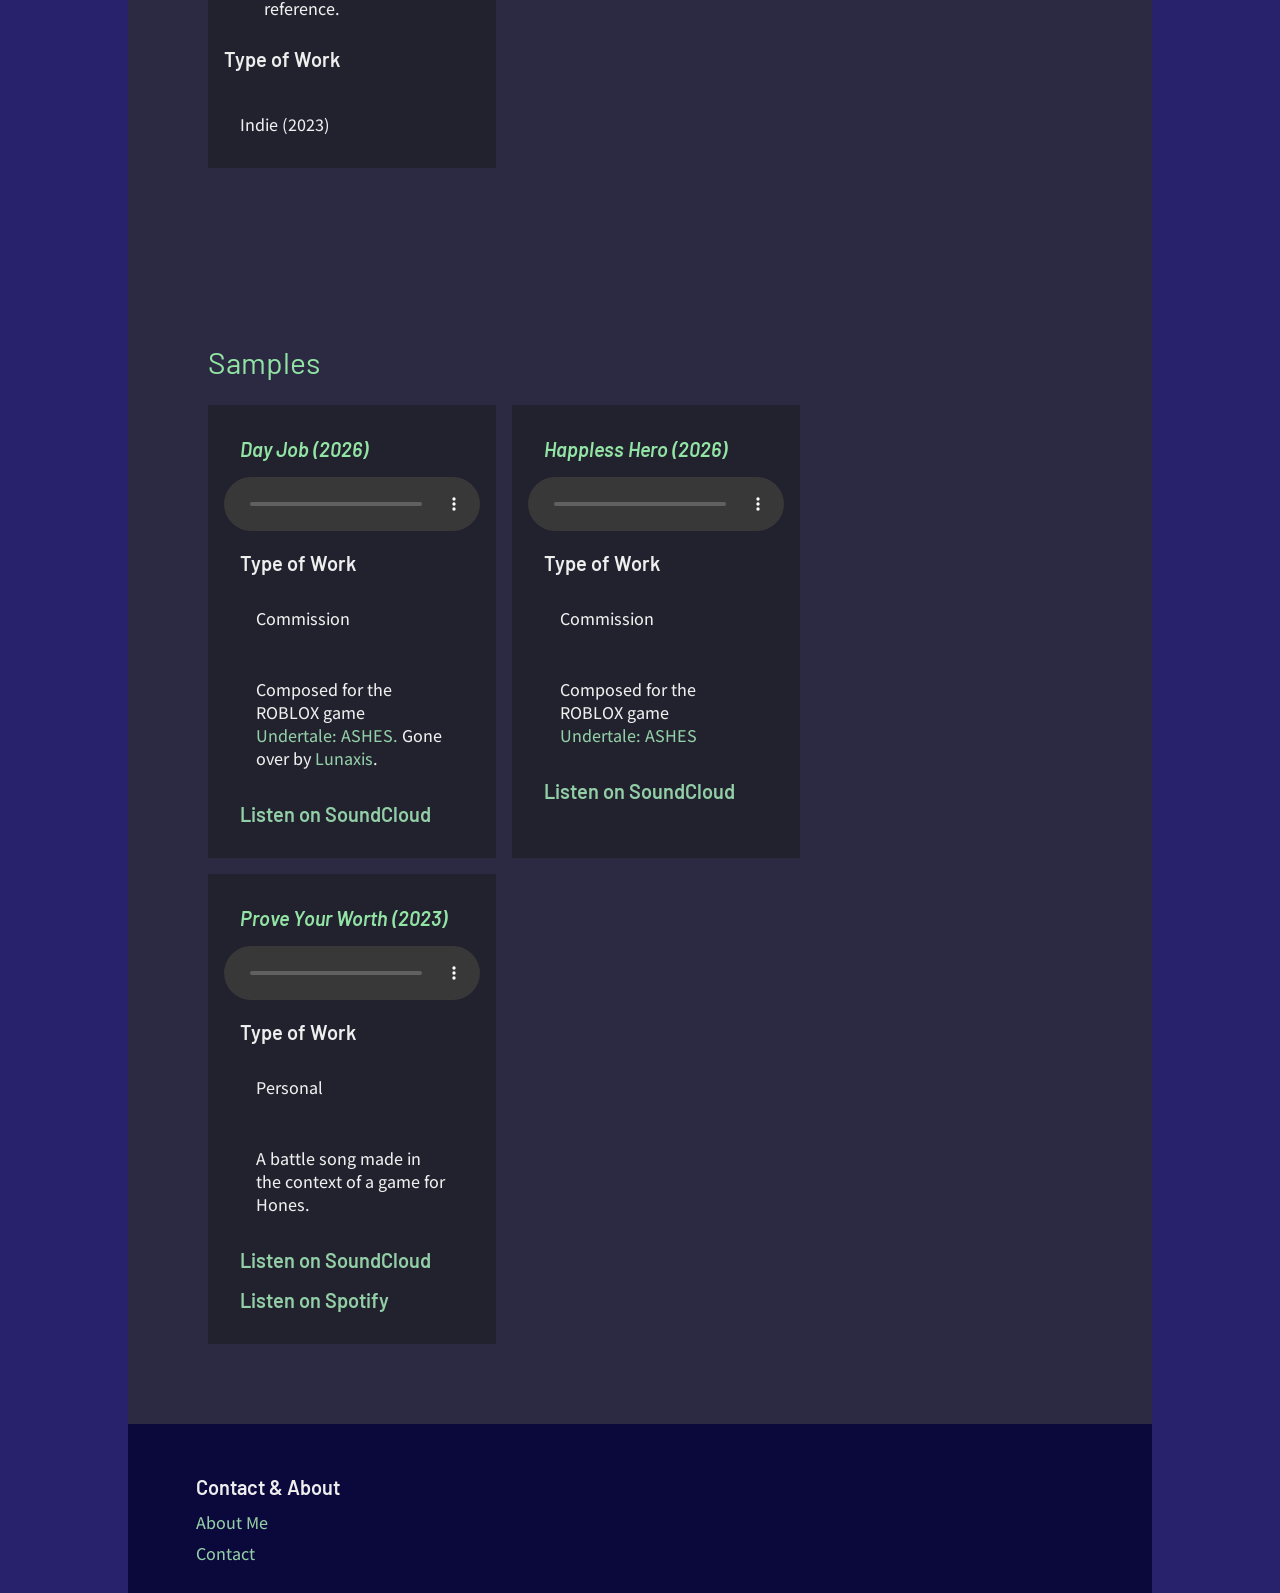
==== commit 1b106d03: "Update index.html" ====
--- a/index.html
+++ b/index.html
@@ -197,13 +197,13 @@
             <h3>Punk Skeleton Design</h3>
             
             <figure>
-              <img tabindex = '0' src = 'assets/img/characters/kodak.webp' loading = 'lazy' class = 'zoomImg' alt = 'Commissioned image of adapting a Brickadia punk skeleton avatar.' onclick = "openModal('modal3', 'Commissioned image of adapting a Brickadia punk skeleton avatar.')"
-              onkeydown = 'checkKey("modal3", "Commissioned image of adapting a Brickadia punk skeleton avatar.", event)'/>
+              <img tabindex = '0' src = 'assets/img/characters/kodak.webp' loading = 'lazy' class = 'zoomImg' alt = 'Commissioned image of adapting a Brickadia punk skeleton avatar.' onclick = "openModal('modal16', 'Commissioned image of adapting a Brickadia punk skeleton avatar.')"
+              onkeydown = 'checkKey("modal16", "Commissioned image of adapting a Brickadia punk skeleton avatar.", event)'/>
               <figcaption>Commissioned image of adapting a Brickadia punk skeleton avatar.</figcaption>
             </figure>
 
-            <div id = 'modal3' class = 'modal' role = 'dialog' aria-label = 'Kodak artwork dialogue' aria-modal = 'true'>
-              <button class="close" onclick = "closeModal('modal3')" aria-label = "Close modal">&times;</button>
+            <div id = 'modal16' class = 'modal' role = 'dialog' aria-label = 'Kodak artwork dialogue' aria-modal = 'true'>
+              <button class="close" onclick = "closeModal('modal16')" aria-label = "Close modal">&times;</button>
               <img class = "modalImg" id = 'kodak' src = 'assets/img/characters/kodak.webp' alt = 'Commissioned image of adapting a Brickadia punk skeleton avatar.'>
               <div class="caption"></div>
             </div>
@@ -324,13 +324,13 @@
             <h3>Sari (OCBL)</h3>
             
             <figure>
-              <img tabindex = '0' src = 'assets/img/characters/sariVS.webp' loading = 'lazy' class = 'zoomImg' alt = "Sari, adapted for OCBallLab's art style." onclick = "openModal('modal8', 'Sari, adapted for OCBallLabs art style.')" 
-              onkeydown = 'checkKey("modal8", "Sari, adapted for OCBallLabs art style.", event)'/>
+              <img tabindex = '0' src = 'assets/img/characters/sariVS.webp' loading = 'lazy' class = 'zoomImg' alt = "Sari, adapted for OCBallLab's art style." onclick = "openModal('modal17', 'Sari, adapted for OCBallLabs art style.')" 
+              onkeydown = 'checkKey("modal17", "Sari, adapted for OCBallLabs art style.", event)'/>
               <figcaption>Sari, adapted for OCBallLab's art style.</figcaption>
             </figure>
 
-            <div id = 'modal8' class = 'modal' role = 'dialog' aria-label = 'Sari, adapted for OCBallLab's art style.' aria-modal = 'true'>
-              <button class="close" onclick = "closeModal('modal8')" aria-label = "Close modal">&times;</button>
+            <div id = 'modal17' class = 'modal' role = 'dialog' aria-label = 'Sari, adapted for OCBallLab's art style.' aria-modal = 'true'>
+              <button class="close" onclick = "closeModal('modal17')" aria-label = "Close modal">&times;</button>
               <img class = "modalImg" id = 'ocblSari' src = 'assets/img/characters/sariVS.webp' alt = 'Sari, adapted for OCBallLabs art style.'>
               <div class="caption"></div>
             </div>
--- a/css/home.css
+++ b/css/home.css
@@ -242,7 +242,7 @@
         max-width: 100%;
     }
 
-    .character {
+    .character, .threeDee, .illustration {
         width: 100vw;
         max-width: 100%;
         text-align: center;
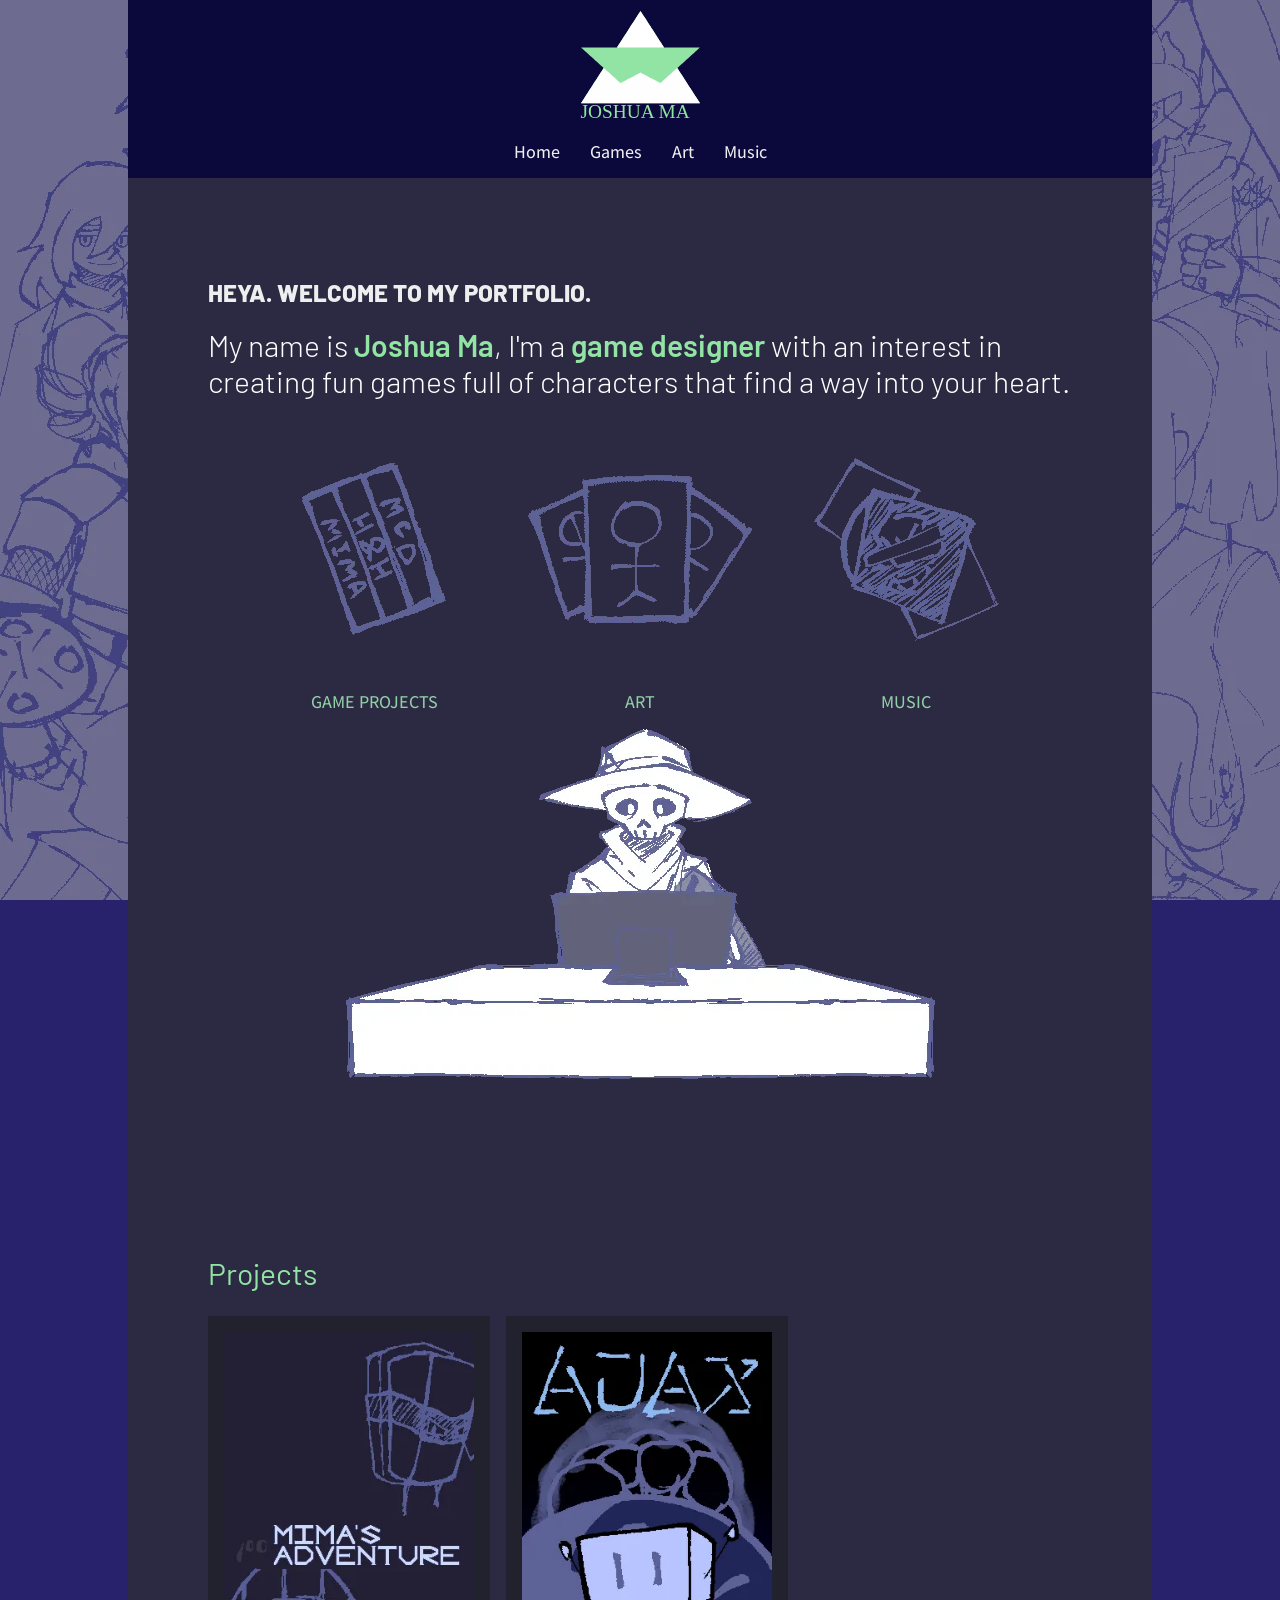
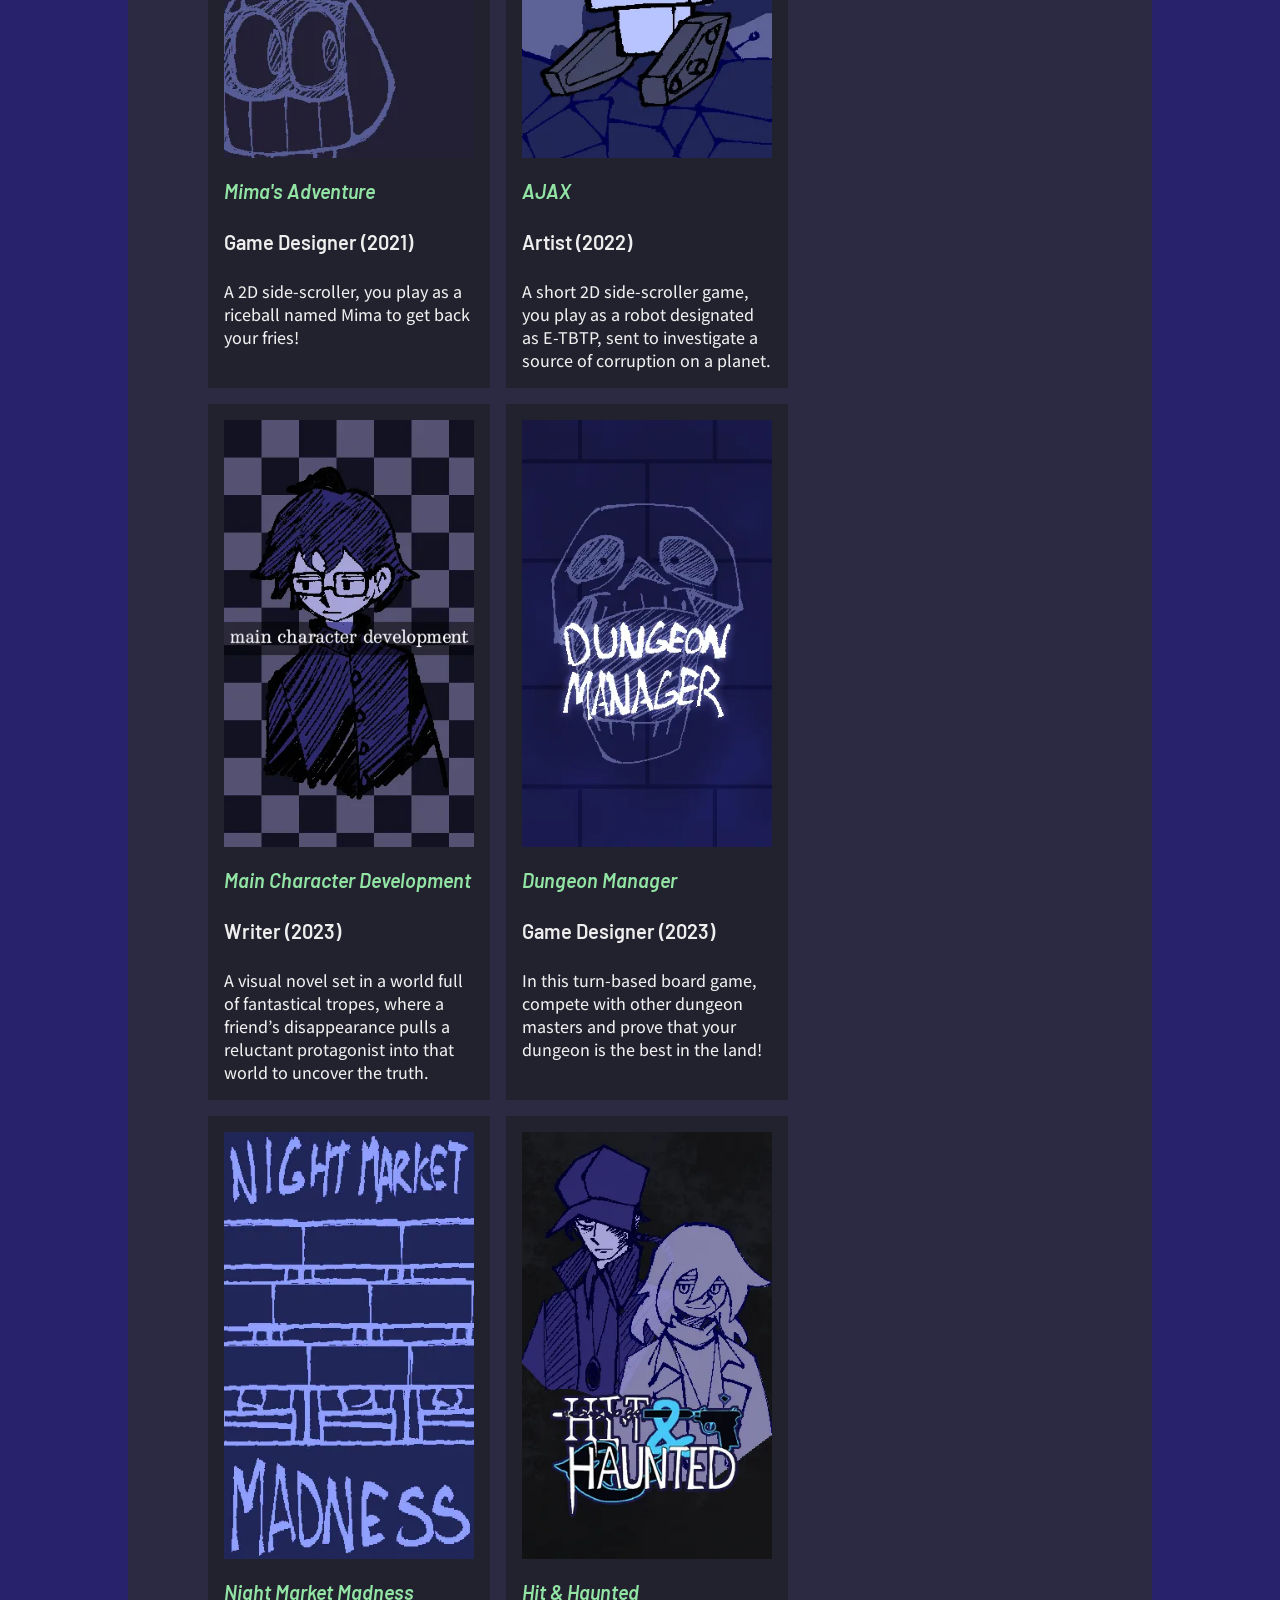
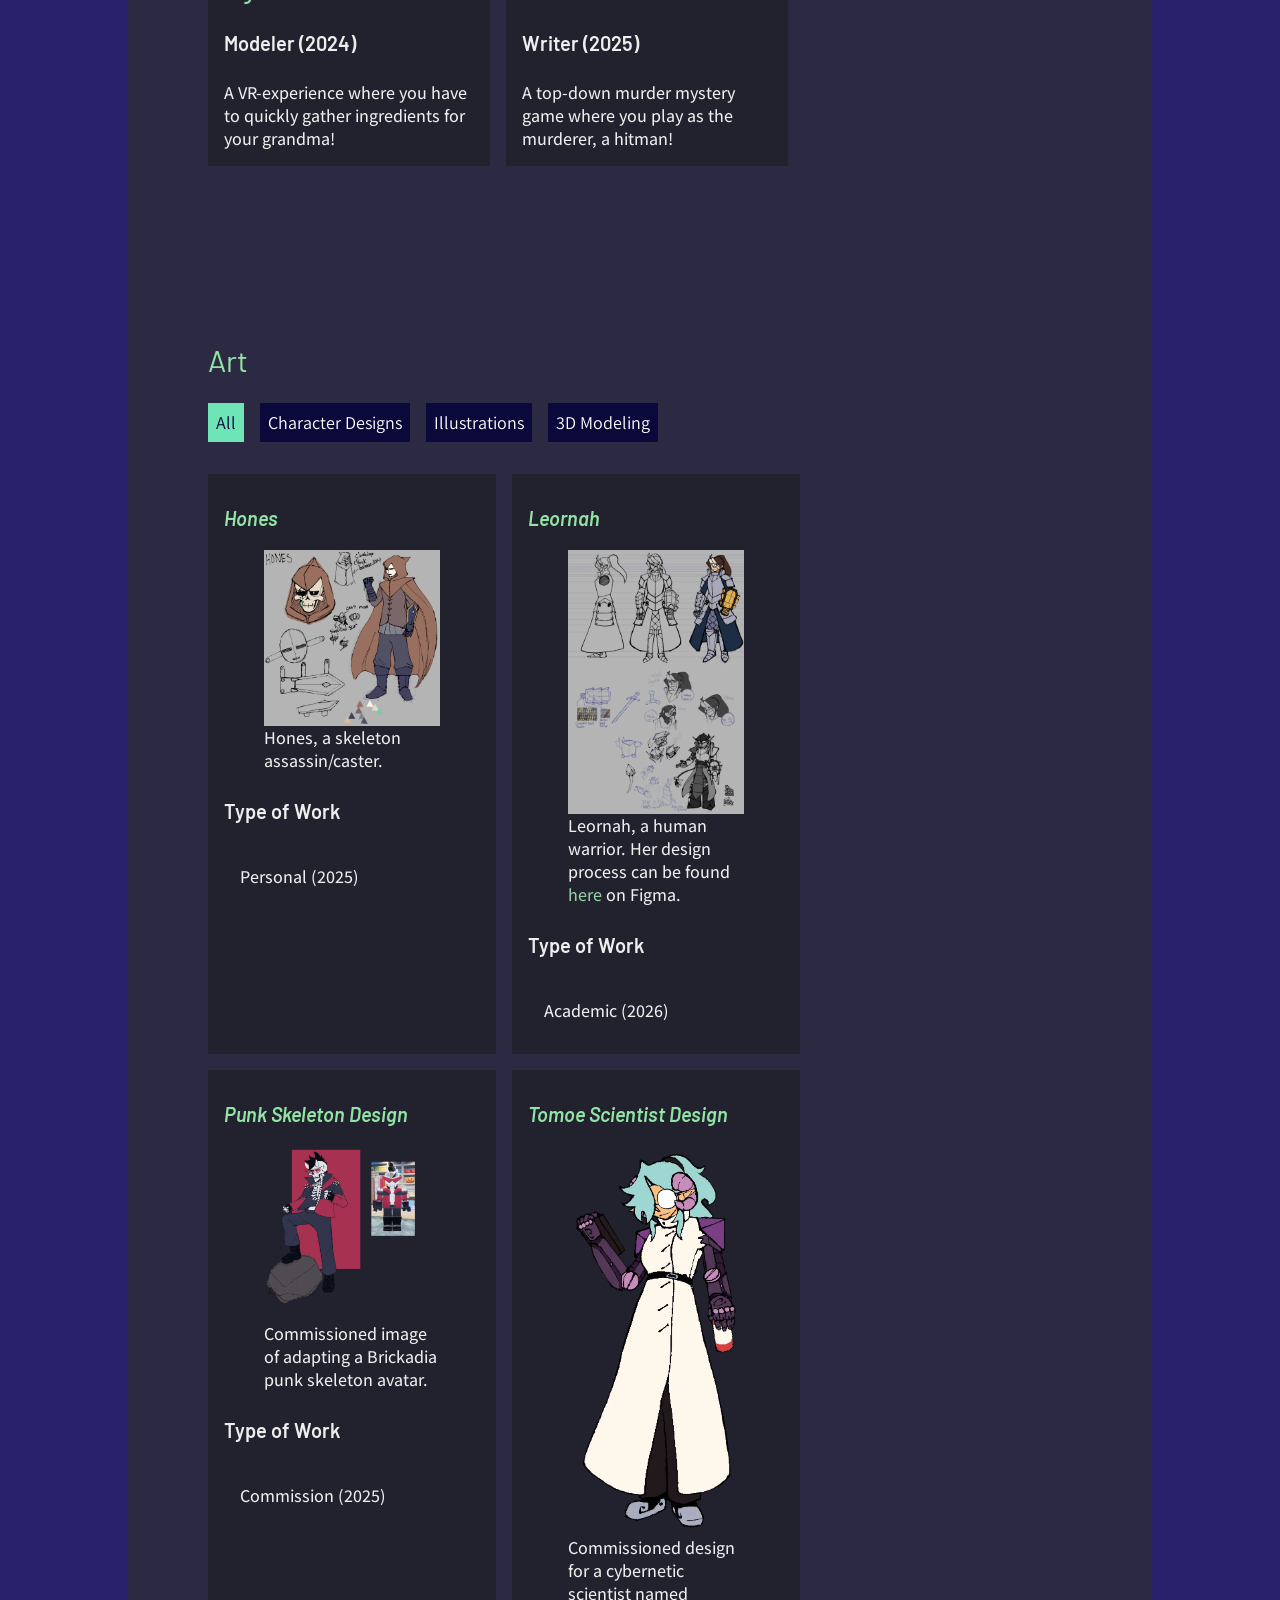
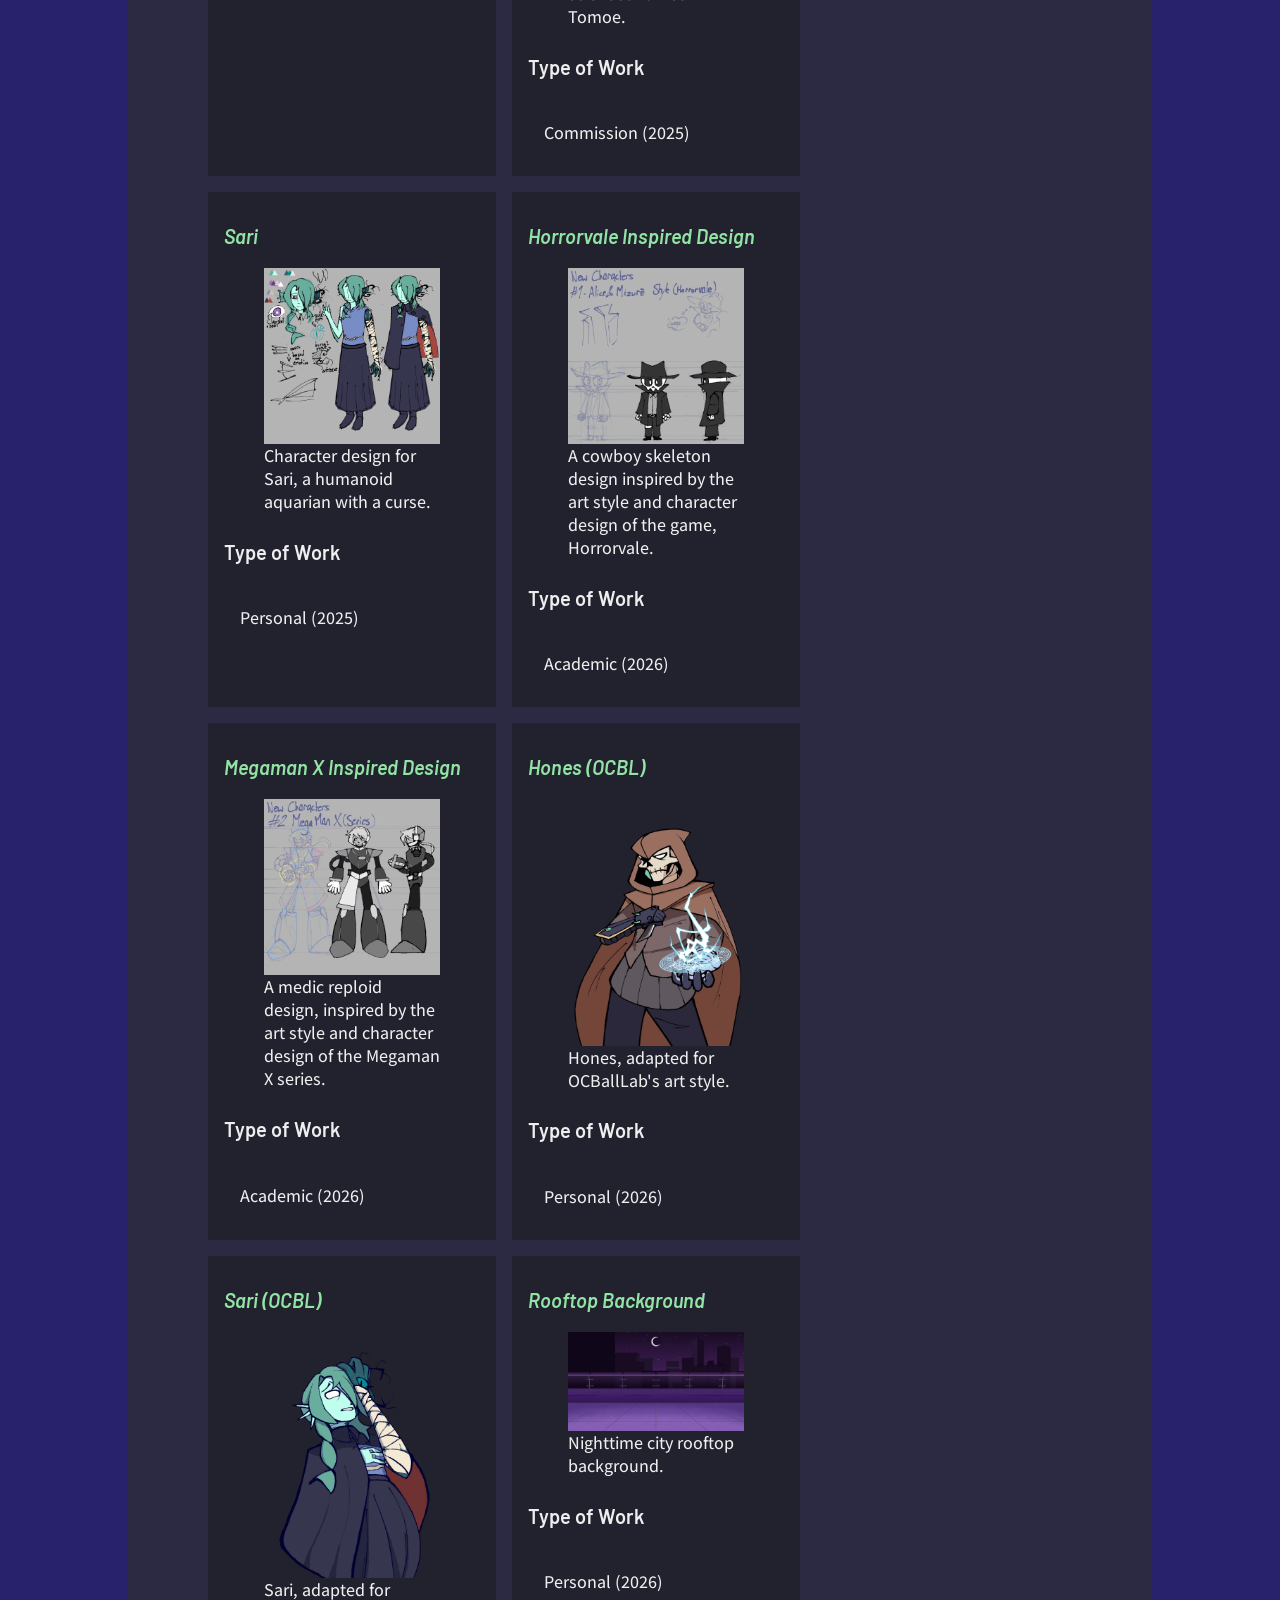
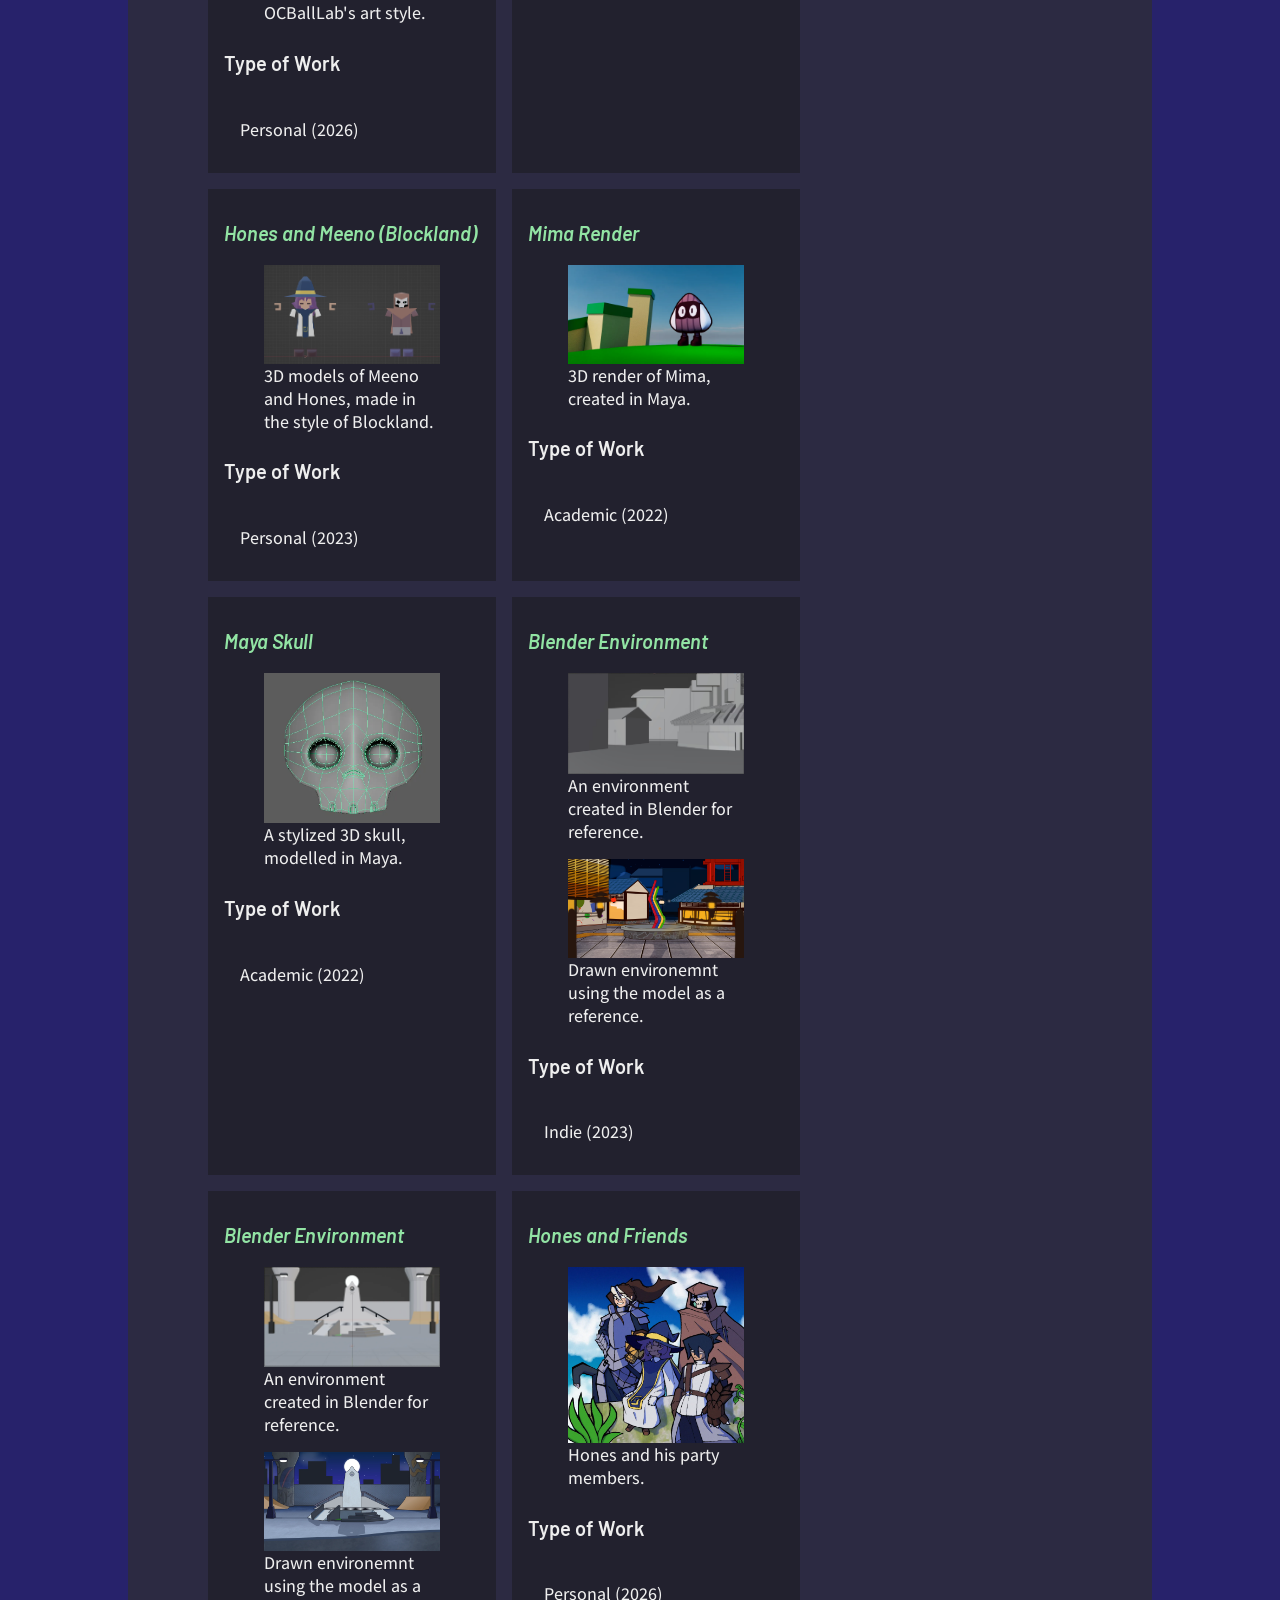
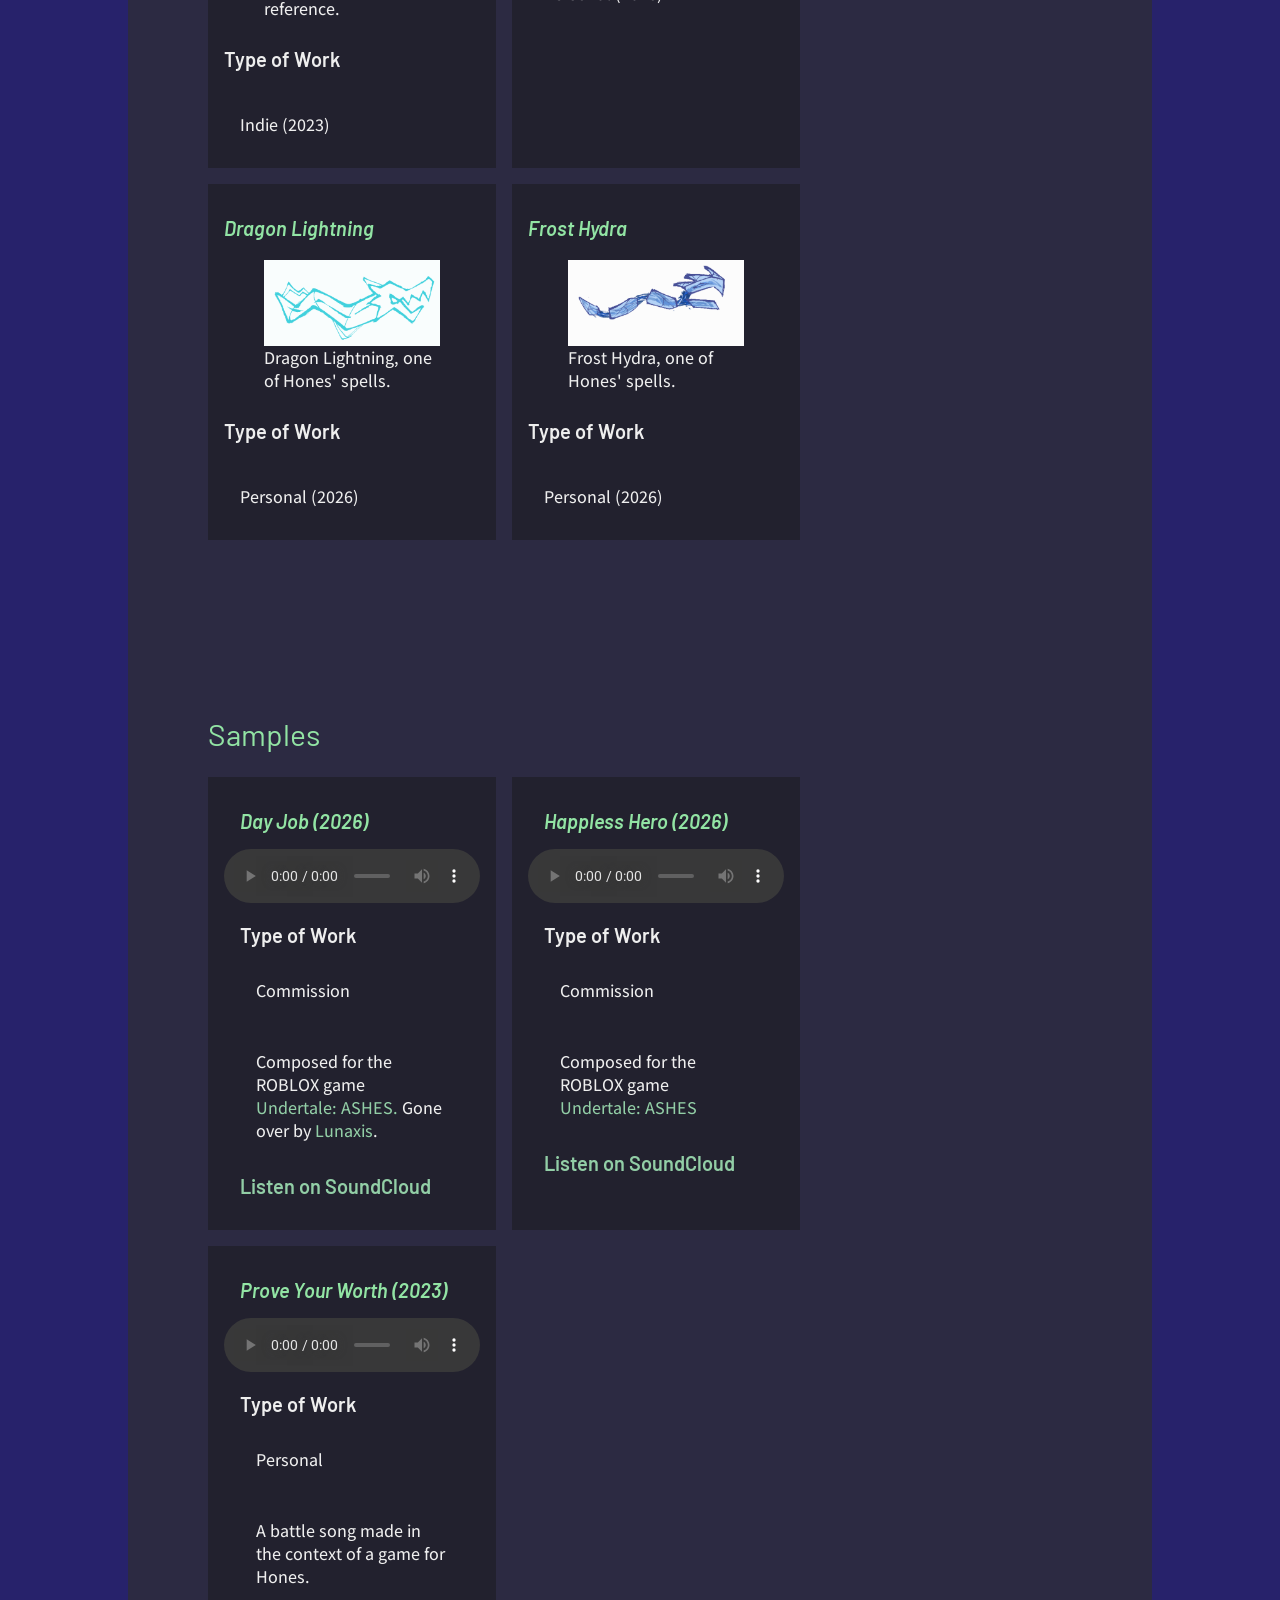
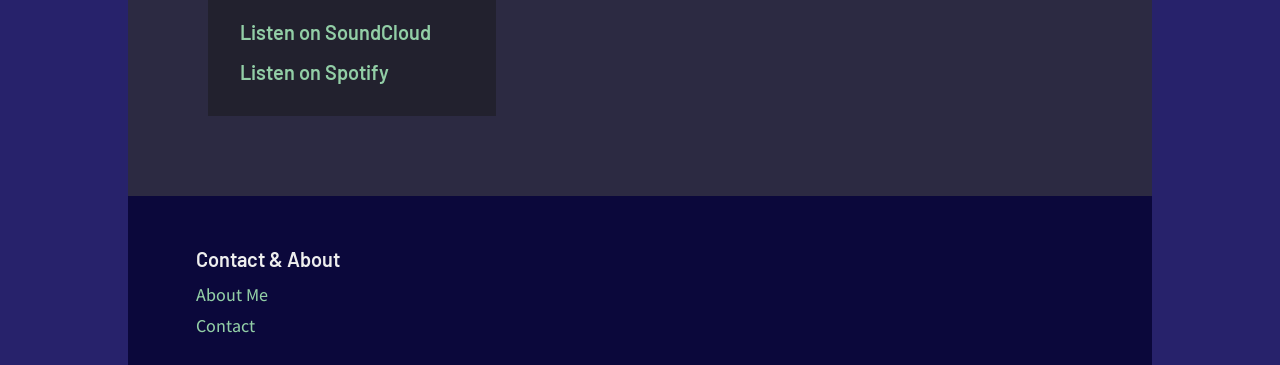
==== commit 3a7be347: "index_updated" ====
--- a/index.html
+++ b/index.html
@@ -487,6 +487,70 @@
               <p>Indie (2023)</p>
             </div>
           </article>
+
+          <article class = 'content illustration'> <!-- mix of modal image and caption-->
+            <h3>Hones and Friends</h3>
+            
+            <figure>
+              <img tabindex = '0' src = 'assets/img/characters/hones_and_friends_sharp.webp' loading = 'lazy' class = 'zoomImg' alt = "Hones and his party members." onclick = "openModal('modal18', 'Hones and his party members.')" 
+              onkeydown = 'checkKey("modal18", "Hones and his party members.", event)'/>
+              <figcaption>Hones and his party members.</figcaption>
+            </figure>
+
+            <div id = 'modal18' class = 'modal' role = 'dialog' aria-label = 'Hones and his party members.' aria-modal = 'true'>
+              <button class="close" onclick = "closeModal('modal18')" aria-label = "Close modal">&times;</button>
+              <img class = "modalImg" id = 'hones&friends' src = 'assets/img/characters/hones_and_friends_sharp.webp' alt = 'Hones and his party members.'>
+              <div class="caption"></div>
+            </div>
+
+            <div>
+              <h4>Type of Work</h4>
+              <p>Personal (2026)</p>
+            </div>
+          </article>
+
+          <article class = 'content illustration'> <!-- mix of modal image and caption-->
+            <h3>Dragon Lightning</h3>
+            
+            <figure>
+              <img tabindex = '0' src = 'assets/img/characters/dragon 2.gif' loading = 'lazy' class = 'zoomImg' alt = "Dragon Lightning, one of Hones spells." onclick = "openModal('modal19', 'Dragon Lightning, one of Hones spells.')" 
+              onkeydown = 'checkKey("modal19", "Dragon Lightning, one of Hones spells.", event)'/>
+              <figcaption>Dragon Lightning, one of Hones' spells.</figcaption>
+            </figure>
+
+            <div id = 'modal19' class = 'modal' role = 'dialog' aria-label = 'Hones and his party members.' aria-modal = 'true'>
+              <button class="close" onclick = "closeModal('modal19')" aria-label = "Close modal">&times;</button>
+              <img class = "modalImg" id = 'dragonLightning' src = 'assets/img/characters/dragon 2.gif' alt = 'Dragon Lightning, one of Hones spells.'>
+              <div class="caption"></div>
+            </div>
+
+            <div>
+              <h4>Type of Work</h4>
+              <p>Personal (2026)</p>
+            </div>
+          </article>
+
+          <article class = 'content illustration'> <!-- mix of modal image and caption-->
+            <h3>Frost Hydra</h3>
+            
+            <figure>
+              <img tabindex = '0' src = 'assets/img/characters/hydra.gif' loading = 'lazy' class = 'zoomImg' alt = "Frost Hydra, one of Hones spells." onclick = "openModal('modal20', 'Frost Hydra, one of Hones spells.')" 
+              onkeydown = 'checkKey("modal20", "Frost Hydra, one of Hones spells.", event)'/>
+              <figcaption>Frost Hydra, one of Hones' spells.</figcaption>
+            </figure>
+
+            <div id = 'modal20' class = 'modal' role = 'dialog' aria-label = 'Hones and his party members.' aria-modal = 'true'>
+              <button class="close" onclick = "closeModal('modal20')" aria-label = "Close modal">&times;</button>
+              <img class = "modalImg" id = 'frostHydra' src = 'assets/img/characters/hydra.gif' alt = 'Frost Hydra, one of Hones spells.'>
+              <div class="caption"></div>
+            </div>
+
+            <div>
+              <h4>Type of Work</h4>
+              <p>Personal (2026)</p>
+            </div>
+          </article>
+
         </div>
       </section>
 
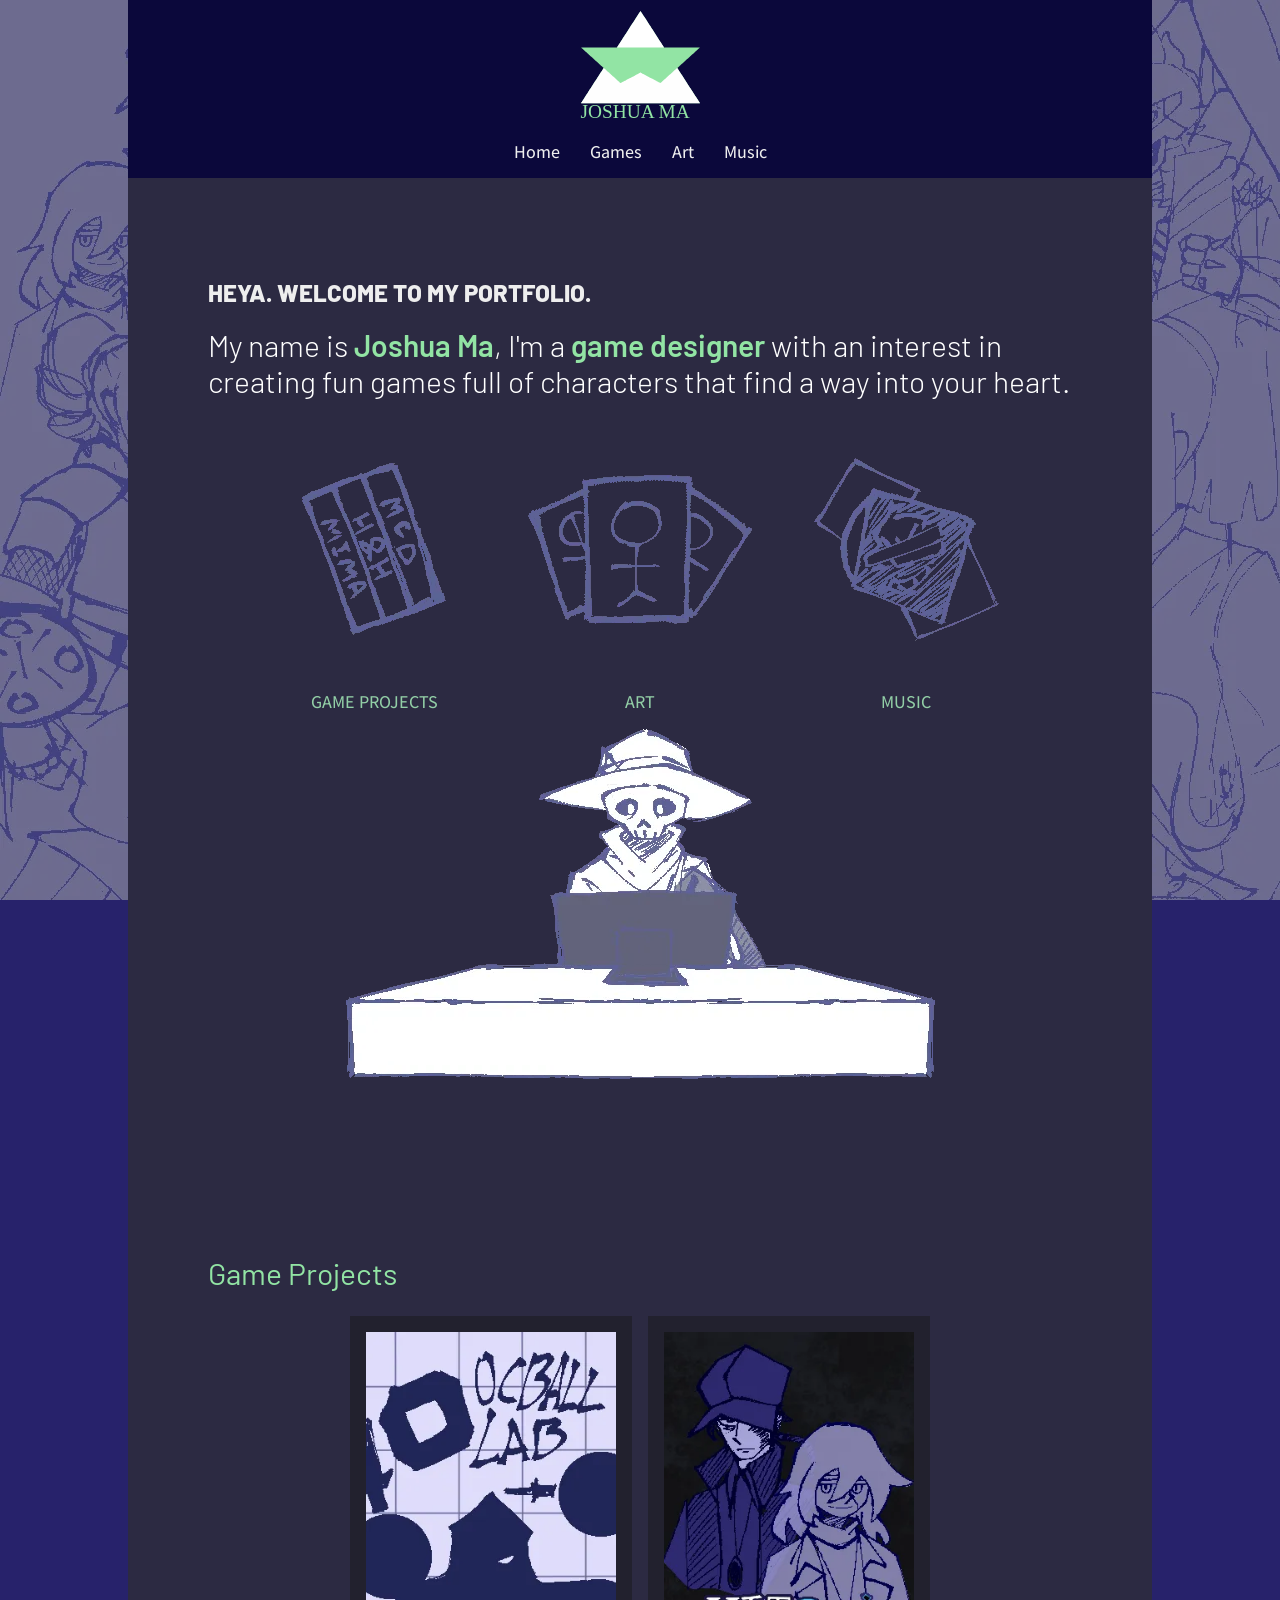
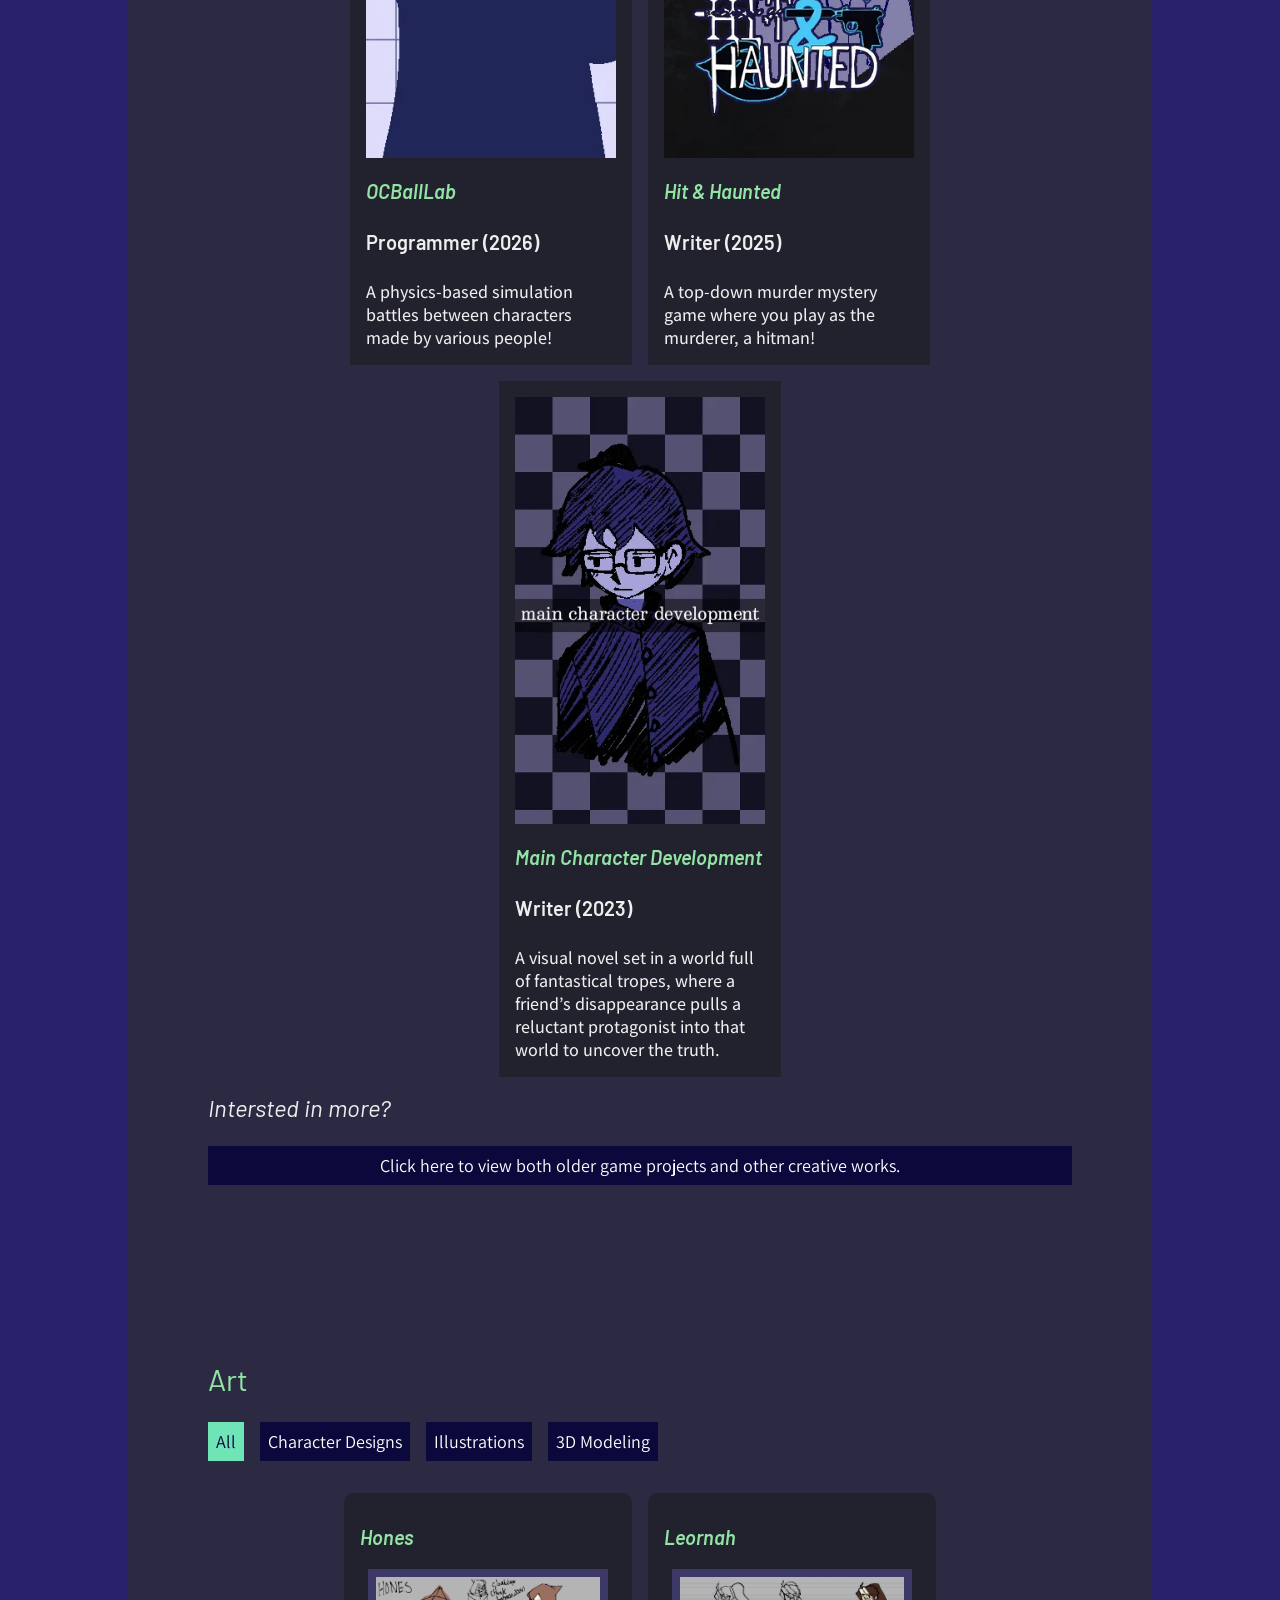
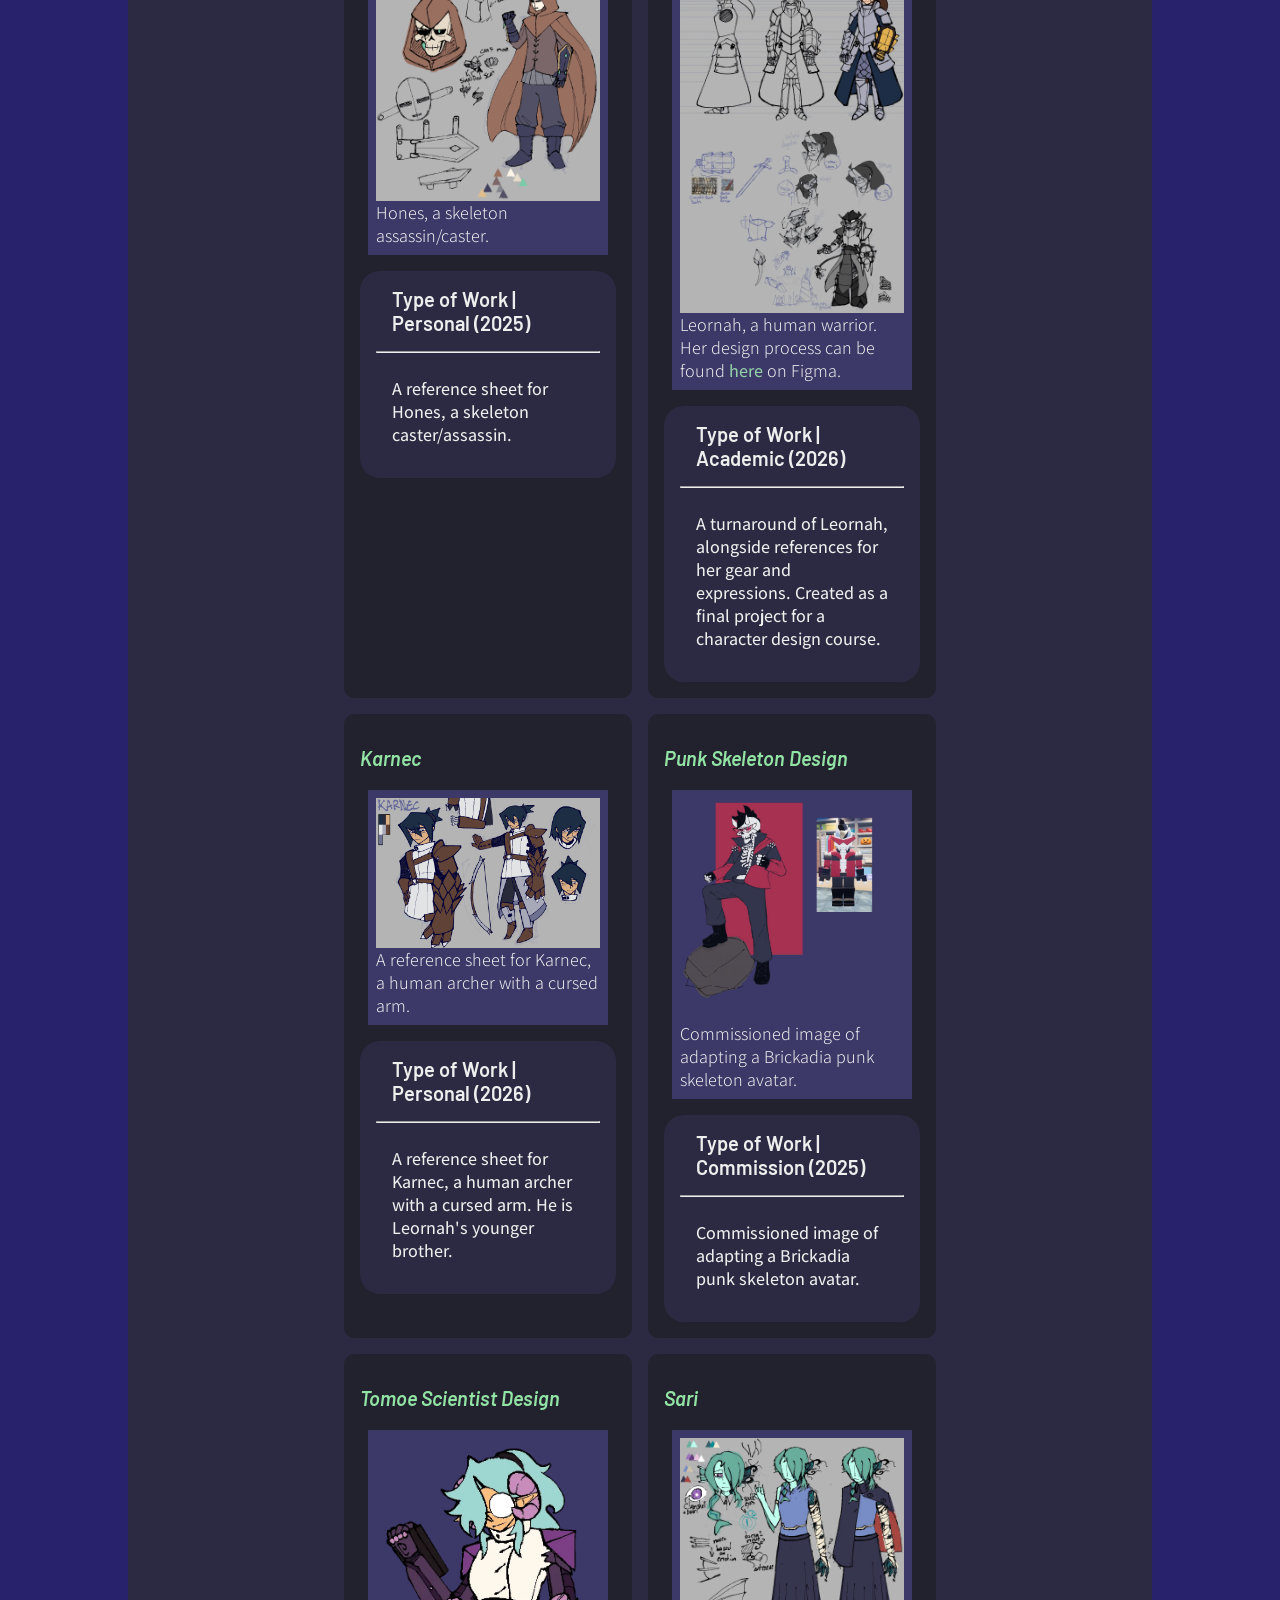
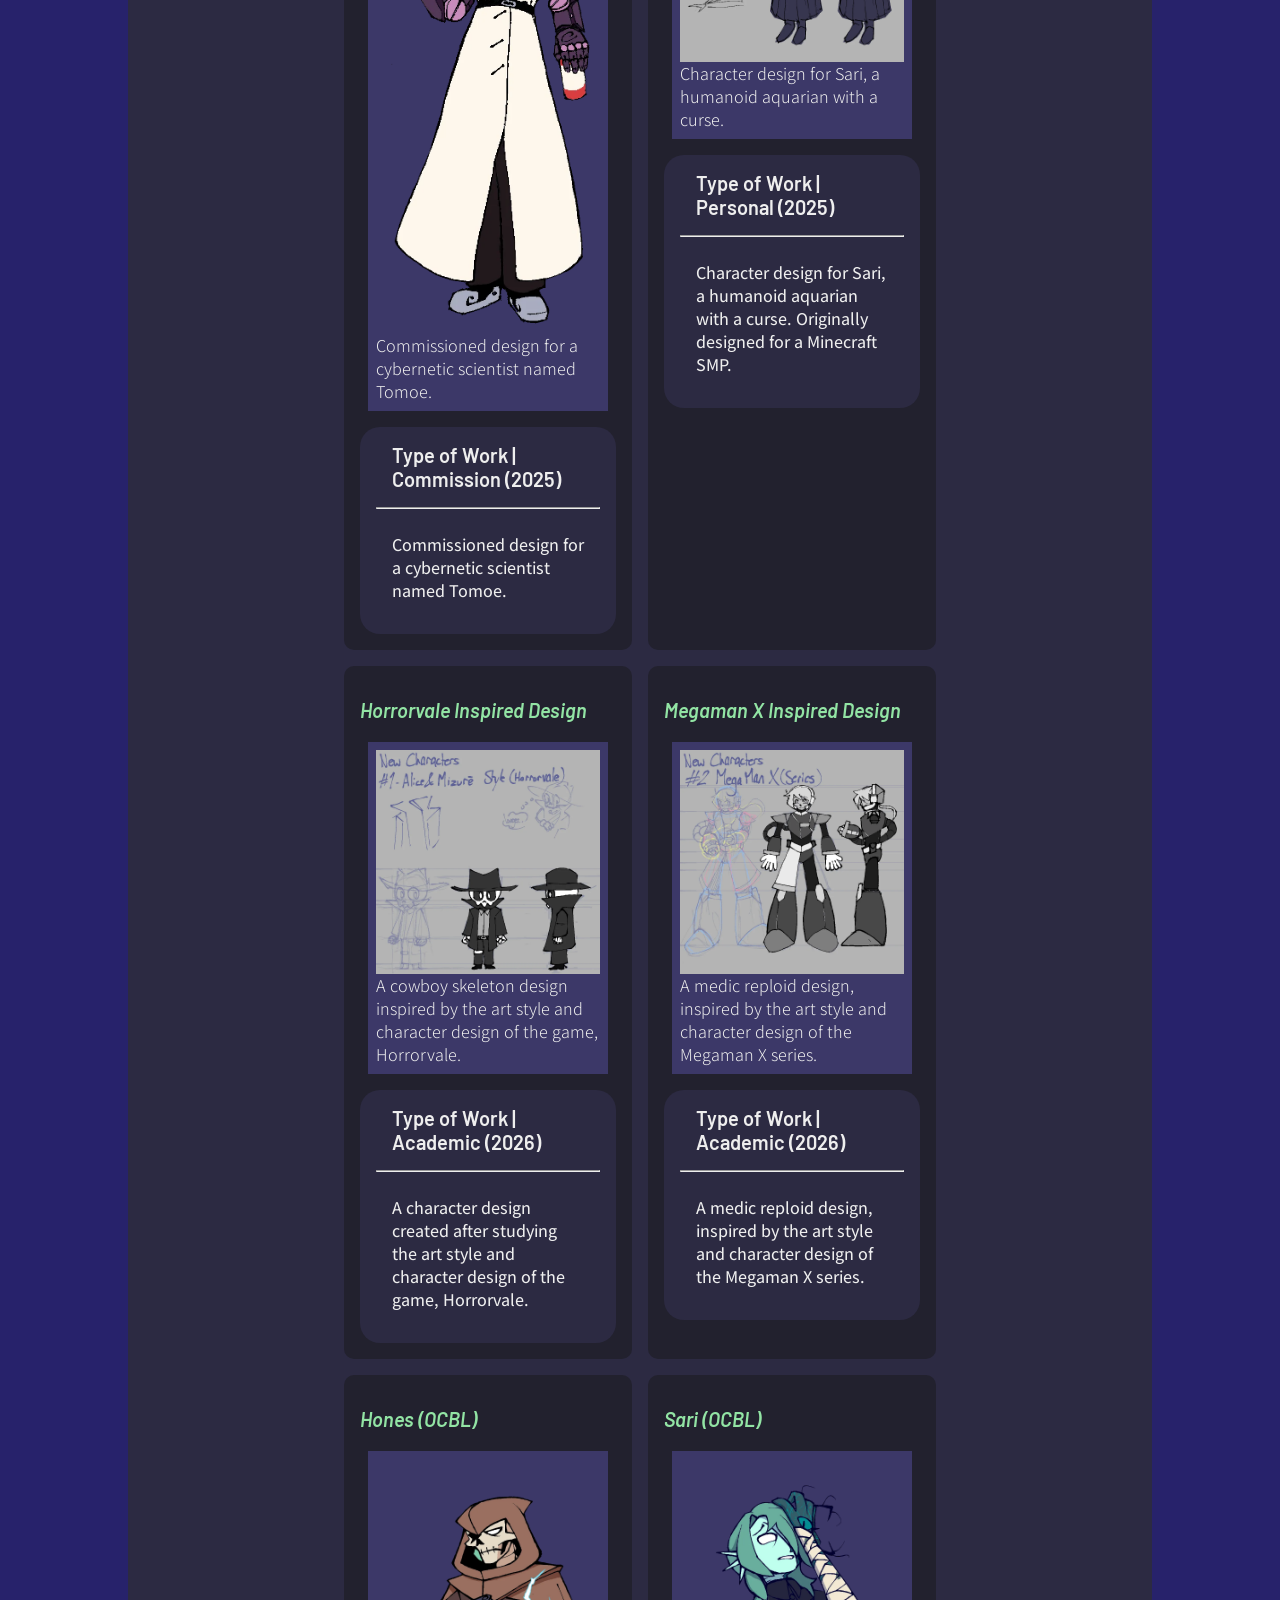
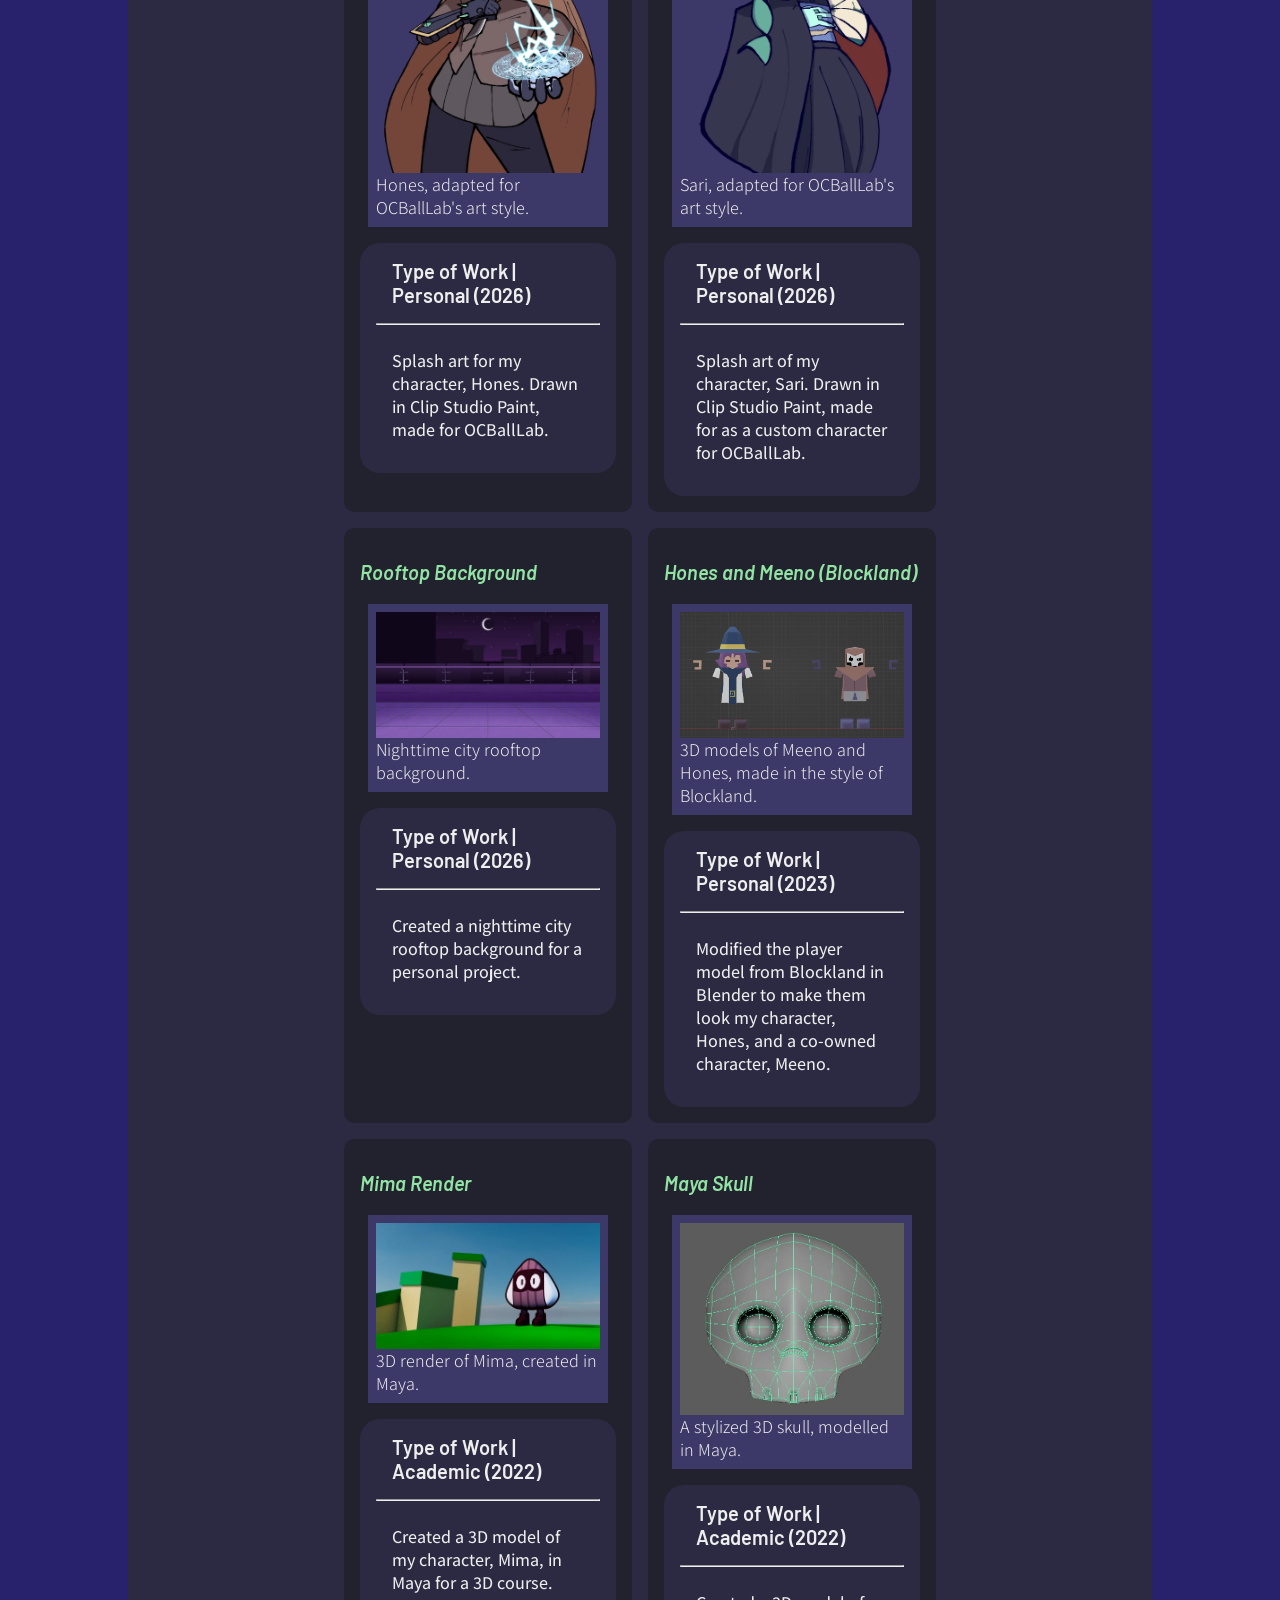
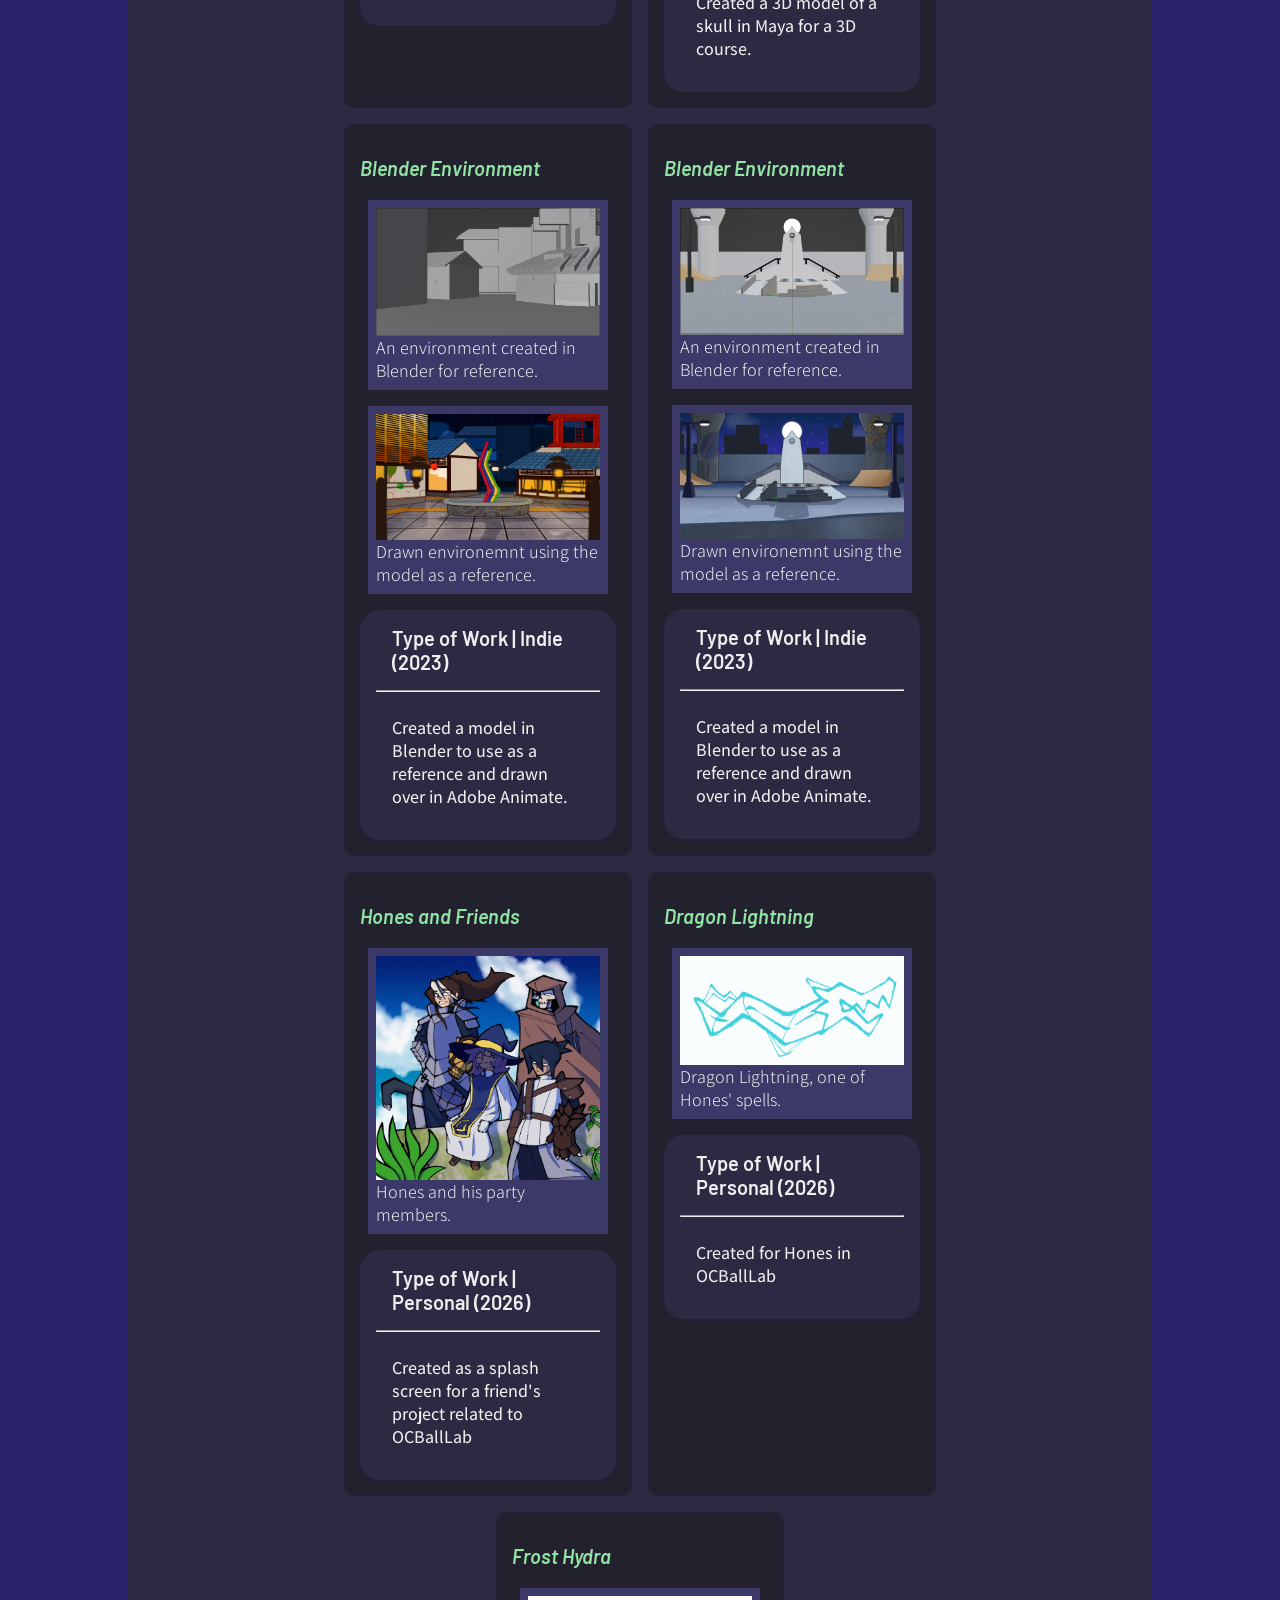
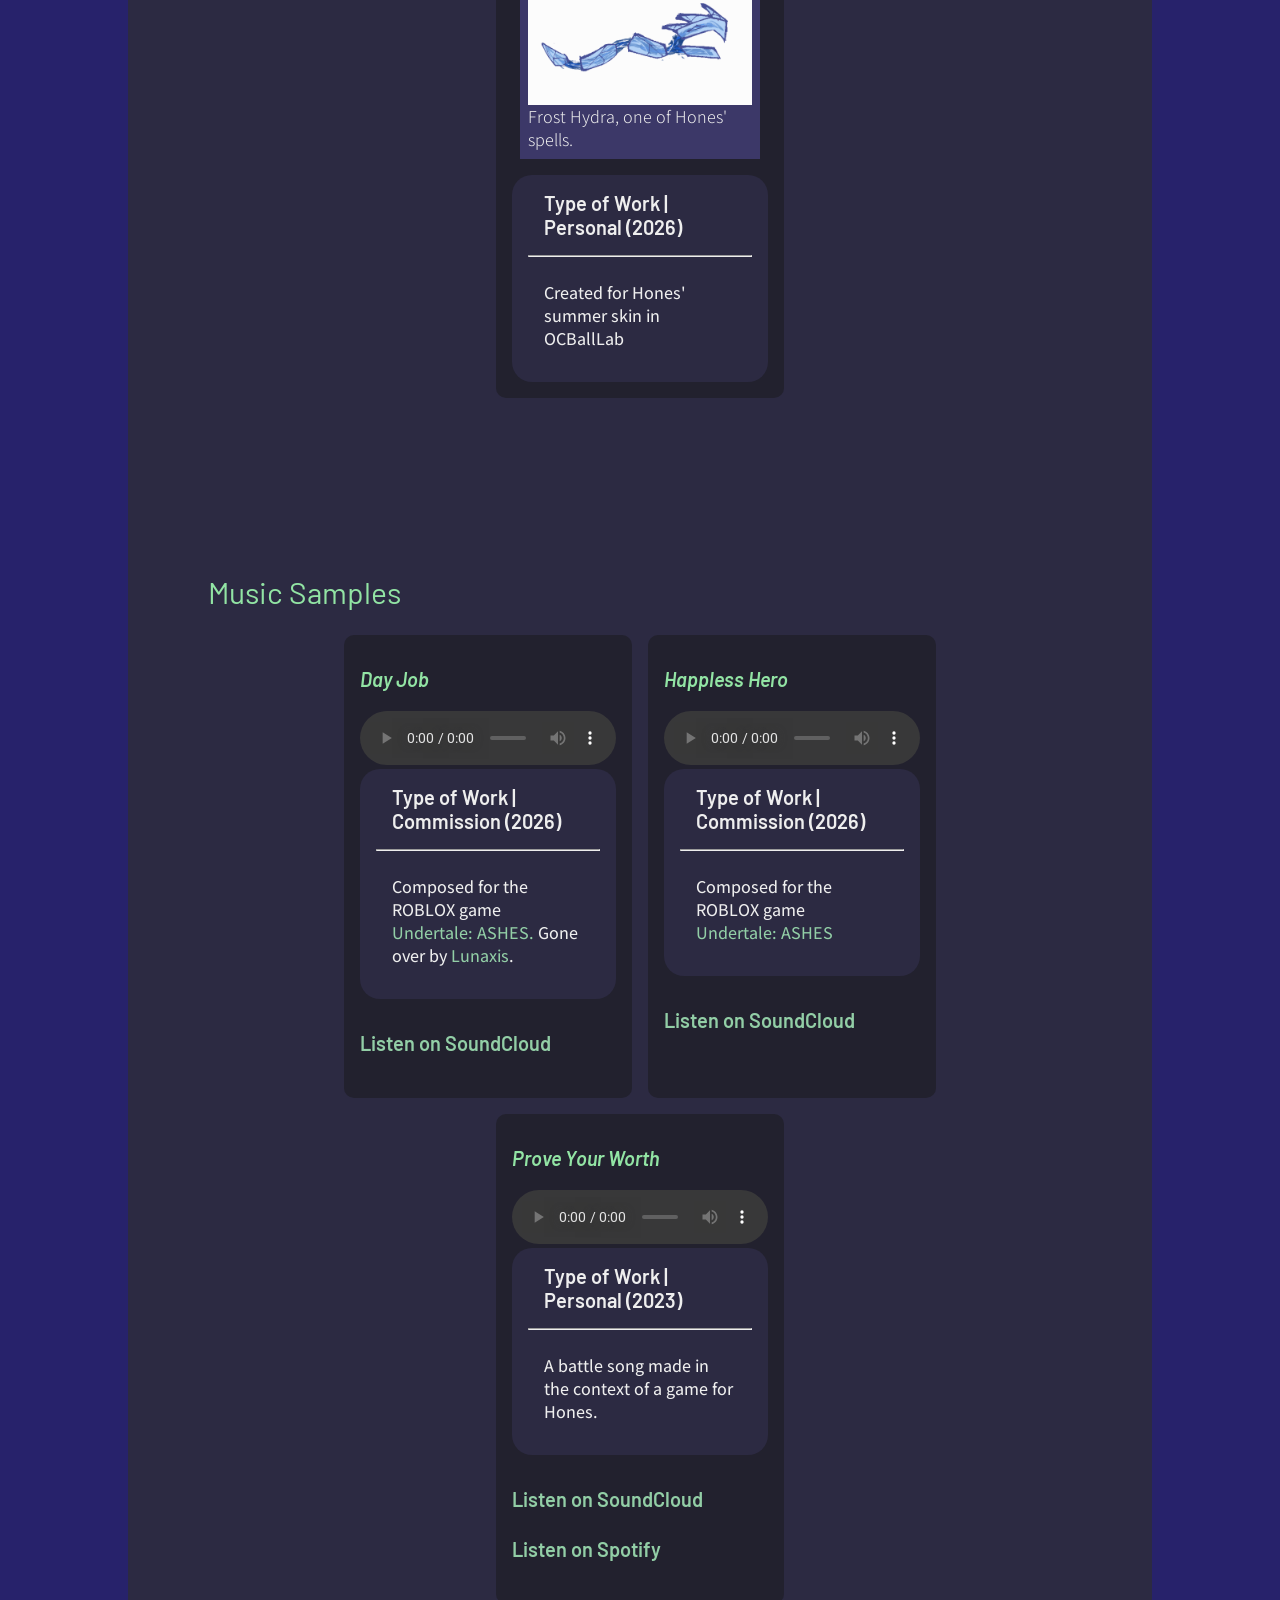
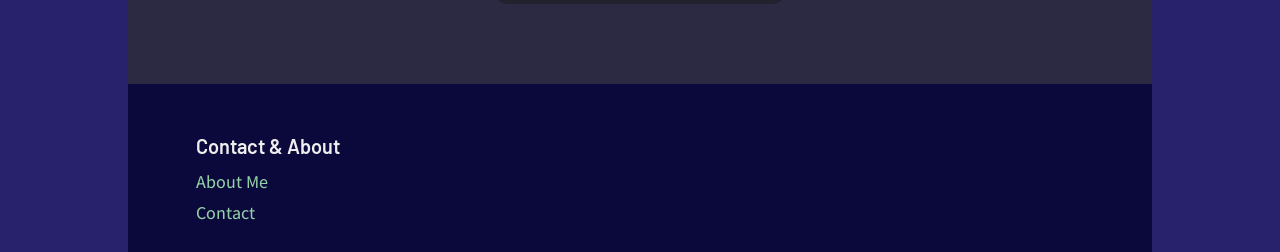
==== commit d239c13b: "OCBL" ====
--- a/index.html
+++ b/index.html
@@ -14,7 +14,7 @@
     <header>
         <div class = 'headerImg'>
           <a href = 'index.html'>
-            <img src = 'assets/img/logo.svg' alt = "A logo for Joshua Ma's Portfolio."/>
+            <img class = "logo" src = 'assets/img/logo.svg' alt = "A logo for Joshua Ma's Portfolio."/>
           </a>
         </div>
     </header>
@@ -66,25 +66,24 @@
       </section>
 
       <section id = 'game' class = 'homeSection' aria-labelledby = 'game-projects'> <!-- basically boxes next to each other -->
-        <h2 id = 'game-projects'>Projects</h2>
-
+        <h2 id = 'game-projects'>Game Projects</h2>
         <div class = 'gameSection'>
           <article class = 'gameCover'>
-            <a href = 'mima.html'>
-              <img src = 'assets/img/home/homeMima.webp' srcset = 'assets/img/home/homeMima_1x.webp 1x, assets/img/home/homeMima_2x.webp 2x, assets/img/home/homeMima_3x.webp 3x, assets/img/home/homeMima_4x.webp 4x' class = 'zoomImg' alt = 'A game cover image for Mimas Adventure, a 2D sidescroller made for an SFU course.'/>
+            <a href = 'ocbl.html'>
+              <img src = 'assets/img/home/homeOCBL.webp' class = 'zoomImg' alt = 'A game cover image for OCBallLab, a physics-based simulation game.'/>
             </a>
-            <h3>Mima's Adventure</h3>
-            <h4>Game Designer (2021)</h4>
-            <p>A 2D side-scroller, you play as a riceball named Mima to get back your fries!</p>
+            <h3>OCBallLab</h3>
+            <h4>Programmer (2026)</h4>
+            <p>A physics-based simulation battles between characters made by various people!</p>
           </article>
 
           <article class = 'gameCover'>
-            <a href = 'ajax.html'>
-              <img src = 'assets/img/home/homeAJAX.webp' class = 'zoomImg' alt = 'A game cover image for Main Character Development, a visual novel made for a senior-level SFU course.'/>
+            <a href = 'h&h.html'>
+              <img src = 'assets/img/home/homeHandH.webp' srcset = 'assets/img/home/homeHandH_1x.webp 1x, assets/img/home/homeHandH_2x.webp 2x, assets/img/home/homeHandH_3x.webp 3x, assets/img/home/homeHandH_4x.webp 4x' class = 'zoomImg' alt = 'A game cover image for Hit & Haunted, a top-down investigation game. Created for a senior-level SFU course.'/>
             </a>
-            <h3>AJAX</h3>
-            <h4>Artist (2022)</h4>
-            <p>A short 2D side-scroller game, you play as a robot designated as E-TBTP, sent to investigate a source of corruption on a planet.</p>
+            <h3>Hit & Haunted</h3>
+            <h4>Writer (2025)</h4>
+            <p>A top-down murder mystery game where you play as the murderer, a hitman!</p>
           </article>
 
           <article class = 'gameCover'>
@@ -95,34 +94,56 @@
             <h4>Writer (2023)</h4>
             <p>A visual novel set in a world full of fantastical tropes, where a friend’s disappearance pulls a reluctant protagonist into that world to uncover the truth.</p>
           </article>
-
-          <article class = 'gameCover'>
-            <a href = 'dungeonManager.html'>
-              <img src = 'assets/img/home/homeDM.webp' class = 'zoomImg' alt = 'A game cover image for Main Character Development, a visual novel made for a senior-level SFU course.'/>
-            </a>
-            <h3>Dungeon Manager</h3>
-            <h4>Game Designer (2023)</h4>
-            <p>In this turn-based board game, compete with other dungeon masters and prove that your dungeon is the best in the land!</p>
-          </article>
-
-          <article class = 'gameCover'>
-            <a href = 'marketMadness.html'>
-              <img src = 'assets/img/home/homeNMM.webp' class = 'zoomImg' alt = 'A game cover image for Night Market Madness, a visual novel made for a senior-level SFU course.'/>
-            </a>
-            <h3>Night Market Madness</h3>
-            <h4>Modeler (2024)</h4>
-            <p>A VR-experience where you have to quickly gather ingredients for your grandma!</p>
-          </article>
-
-          <article class = 'gameCover'>
-            <a href = 'h&h.html'>
-              <img src = 'assets/img/home/homeHandH.webp' srcset = 'assets/img/home/homeHandH_1x.webp 1x, assets/img/home/homeHandH_2x.webp 2x, assets/img/home/homeHandH_3x.webp 3x, assets/img/home/homeHandH_4x.webp 4x' class = 'zoomImg' alt = 'A game cover image for Hit & Haunted, a top-down investigation game. Created for a senior-level SFU course.'/>
-            </a>
-            <h3>Hit & Haunted</h3>
-            <h4>Writer (2025)</h4>
-            <p>A top-down murder mystery game where you play as the murderer, a hitman!</p>
-          </article>
         </div>
+
+        <section aria-label="Other Projects">
+          <h3>Intersted in more?</h3>
+          <button type = "button" class = "button otherProject" aria-expanded = "false" aria-controls = "other-project-content">Click here to view both older game projects and other creative works.</button>
+          <div id = "other-project-content" class = "otherProjectContent" aria-hidden = "true" hidden>
+            <div class = "otherProjectContentInner">
+            <h3>Game Projects</h3>
+            <div class = 'gameSection'>
+              <article class = 'gameCover'>
+                <a href = 'marketMadness.html'>
+                  <img src = 'assets/img/home/homeNMM.webp' class = 'zoomImg' alt = 'A game cover image for Night Market Madness, a visual novel made for a senior-level SFU course.'/>
+                </a>
+                <h3>Night Market Madness</h3>
+                <h4>Modeler (2024)</h4>
+                <p>A VR-experience where you have to quickly gather ingredients for your grandma!</p>
+              </article>
+
+              <article class = 'gameCover'>
+                <a href = 'dungeonManager.html'>
+                  <img src = 'assets/img/home/homeDM.webp' class = 'zoomImg' alt = 'A game cover image for Main Character Development, a visual novel made for a senior-level SFU course.'/>
+                </a>
+                <h3>Dungeon Manager</h3>
+                <h4>Game Designer (2023)</h4>
+                <p>In this turn-based board game, compete with other dungeon masters and prove that your dungeon is the best in the land!</p>
+              </article>
+
+              <article class = 'gameCover'>
+                <a href = 'ajax.html'>
+                  <img src = 'assets/img/home/homeAJAX.webp' class = 'zoomImg' alt = 'A game cover image for Main Character Development, a visual novel made for a senior-level SFU course.'/>
+                </a>
+                <h3>AJAX</h3>
+                <h4>Artist (2022)</h4>
+                <p>A short 2D side-scroller game, you play as a robot designated as E-TBTP, sent to investigate a source of corruption on a planet.</p>
+              </article>
+              
+              <article class = 'gameCover'>
+                <a href = 'mima.html'>
+                  <img src = 'assets/img/home/homeMima.webp' srcset = 'assets/img/home/homeMima_1x.webp 1x, assets/img/home/homeMima_2x.webp 2x, assets/img/home/homeMima_3x.webp 3x, assets/img/home/homeMima_4x.webp 4x' class = 'zoomImg' alt = 'A game cover image for Mimas Adventure, a 2D sidescroller made for an SFU course.'/>
+                </a>
+                <h3>Mima's Adventure</h3>
+                <h4>Game Designer (2021)</h4>
+                <p>A 2D side-scroller, you play as a riceball named Mima to get back your fries!</p>
+              </article>
+            </div>
+
+            <h3>Web Projects</h3>
+            </div>
+          </div>
+        </section>
       </section>
 
       <section id = 'art' class = 'homeSection' aria-labelledby = 'gallery'> <!-- gallery -->
@@ -166,9 +187,10 @@
               <div class="caption"></div>
             </div>
 
-            <div>
-              <h4>Type of Work</h4>
-              <p>Personal (2025)</p>
+            <div class = "pieceInfo">
+              <h4>Type of Work | Personal (2025)</h4>
+              <hr>
+              <p>A reference sheet for Hones, a skeleton caster/assassin.</p>
             </div>
           </article>
 
@@ -187,9 +209,31 @@
               <div class="caption"></div>
             </div>
 
-            <div>
-              <h4>Type of Work</h4>
-              <p>Academic (2026)</p>
+            <div class = "pieceInfo">
+              <h4>Type of Work | Academic (2026)</h4>
+              <hr>
+              <p>A turnaround of Leornah, alongside references for her gear and expressions. Created as a final project for a character design course.</p>
+            </div>
+          </article>
+          
+          <article class = "content character">
+            <h3>Karnec</h3>
+            <figure>
+              <img tabindex = "0" src = 'assets/img/characters/karnec.png' loading = 'lazy' class = 'zoomImg' alt = 'A reference sheet for Karnec, a human archer with a cursed arm.' onclick = "openModal('modal18', 'A reference sheet for Karnec, a human warrior.')"
+              onkeydown = 'checkKey("modal18", "A reference sheet for Karnec, a human warrior.", event)'/>
+              <figcaption>A reference sheet for Karnec, a human archer with a cursed arm.</figcaption>
+            </figure>
+
+            <div id = 'modal18' class = 'modal' role = 'dialog' aria-label = 'Karnec artwork dialogue' aria-modal = 'true'>
+              <button class="close" onclick = "closeModal('modal18')" aria-label = "Close modal">&times;</button>
+              <img class = "modalImg" id = 'karnec' src = 'assets/img/characters/karnec.png' alt = 'A reference sheet for Karnec, a human archer with a cursed arm.'>
+              <div class="caption"></div>
+            </div>
+
+            <div class = "pieceInfo">
+              <h4>Type of Work | Personal (2026)</h4>
+              <hr>
+              <p>A reference sheet for Karnec, a human archer with a cursed arm. He is Leornah's younger brother.</p>
             </div>
           </article>
 
@@ -208,9 +252,10 @@
               <div class="caption"></div>
             </div>
 
-            <div>
-              <h4>Type of Work</h4>
-              <p>Commission (2025)</p>
+            <div class = "pieceInfo">
+              <h4>Type of Work | Commission (2025)</h4>
+              <hr>
+              <p>Commissioned image of adapting a Brickadia punk skeleton avatar.</p>
             </div>
           </article>
 
@@ -230,9 +275,10 @@
               <div class="caption"></div>
             </div>
 
-            <div>
-              <h4>Type of Work</h4>
-              <p>Commission (2025)</p>
+            <div class = "pieceInfo">
+              <h4>Type of Work | Commission (2025)</h4>
+              <hr>
+              <p>Commissioned design for a cybernetic scientist named Tomoe.</p>
             </div>
           </article>
 
@@ -251,9 +297,10 @@
               <div class="caption"></div>
             </div>
 
-            <div>
-              <h4>Type of Work</h4>
-              <p>Personal (2025)</p>
+            <div class = "pieceInfo">
+              <h4>Type of Work | Personal (2025)</h4>
+              <hr>
+              <p>Character design for Sari, a humanoid aquarian with a curse. Originally designed for a Minecraft SMP.</p>
             </div>
           </article>
 
@@ -272,9 +319,10 @@
               <div class="caption"></div>
             </div>
 
-            <div>
-              <h4>Type of Work</h4>
-              <p>Academic (2026)</p>
+            <div class = "pieceInfo">
+              <h4>Type of Work | Academic (2026)</h4>
+              <hr>
+              <p>A character design created after studying the art style and character design of the game, Horrorvale.</p>
             </div>
           </article>
         
@@ -293,9 +341,10 @@
               <div class="caption"></div>
             </div>
 
-            <div>
-              <h4>Type of Work</h4>
-              <p>Academic (2026)</p>
+            <div class = "pieceInfo">
+              <h4>Type of Work | Academic (2026)</h4>
+              <hr>
+              <p>A medic reploid design, inspired by the art style and character design of the Megaman X series.</p>
             </div>
           </article>
 
@@ -314,9 +363,10 @@
               <div class="caption"></div>
             </div>
 
-            <div>
-              <h4>Type of Work</h4>
-              <p>Personal (2026)</p>
+            <div class = "pieceInfo">
+              <h4>Type of Work | Personal (2026)</h4>
+              <hr>
+              <p>Splash art for my character, Hones. Drawn in Clip Studio Paint, made for OCBallLab.</p>
             </div>
           </article>
 
@@ -335,9 +385,10 @@
               <div class="caption"></div>
             </div>
 
-            <div>
-              <h4>Type of Work</h4>
-              <p>Personal (2026)</p>
+            <div class = "pieceInfo">
+              <h4>Type of Work | Personal (2026)</h4>
+              <hr>
+              <p>Splash art of my character, Sari. Drawn in Clip Studio Paint, made for as a custom character for OCBallLab.</p>
             </div>
           </article>
 
@@ -356,9 +407,11 @@
               <div class="caption"></div>
             </div>
 
-            <div>
-              <h4>Type of Work</h4>
-              <p>Personal (2026)</p>
+
+            <div class = "pieceInfo">
+              <h4>Type of Work | Personal (2026)</h4>
+              <hr>
+              <p>Created a nighttime city rooftop background for a personal project.</p>
             </div>
           </article>
 
@@ -376,9 +429,10 @@
               <img class = "modalImg" id = 'blMeenoHones' src = 'assets/img/3D/blMeenoHones.webp' srcset = 'assets/img/3D/blMeenoHones_1x.webp 1x, assets/img/3D/blMeenoHones_2x.webp 2x, assets/img/3D/blMeenoHones_3x.webp 3x, assets/img/3D/blMeenoHones_4x.webp 4x' alt = '3D models of Meeno and Hones, made in the style of Blockland.'>
               <div class="caption"></div>
             </div>
-            <div>
-              <h4>Type of Work</h4>
-              <p>Personal (2023)</p>
+            <div class = "pieceInfo">
+              <h4>Type of Work | Personal (2023)</h4>
+              <hr>
+              <p>Modified the player model from Blockland in Blender to make them look my character, Hones, and a co-owned character, Meeno.</p>
             </div>
           </article>
 
@@ -396,9 +450,10 @@
               <img class = "modalImg" id = 'mimaRender' src = 'assets/img/3D/mimaRender.webp' alt = '3D render of Mima, created in Maya.'>
               <div class="caption"></div>
             </div>
-            <div>
-              <h4>Type of Work</h4>
-              <p>Academic (2022)</p>
+            <div class = "pieceInfo">
+              <h4>Type of Work | Academic (2022)</h4>
+              <hr>
+              <p>Created a 3D model of my character, Mima, in Maya for a 3D course.</p>
             </div>
           </article>
 
@@ -416,9 +471,10 @@
               <img class = "modalImg" id = 'mayaSkull' src = 'assets/img/3D/mayaSkull.webp' alt = 'A stylized 3D skull, modelled in Maya.'>
               <div class="caption"></div>
             </div>
-            <div>
-              <h4>Type of Work</h4>
-              <p>Academic (2022)</p>
+            <div class = "pieceInfo">
+              <h4>Type of Work | Academic (2022)</h4>
+              <hr>
+              <p>Created a 3D model of a skull in Maya for a 3D course.</p>
             </div>
           </article>
 
@@ -449,9 +505,10 @@
               <img class = "modalImg" id = 'ref1Finish' src = 'assets/img/3D/ref1Finish.avif' alt = 'Drawn environemnt using the model as a reference.'>
               <div class="caption"></div>
             </div>
-            <div>
-              <h4>Type of Work</h4>
-              <p>Indie (2023)</p>
+            <div class = "pieceInfo">
+              <h4>Type of Work | Indie (2023)</h4>
+              <hr>
+              <p>Created a model in Blender to use as a reference and drawn over in Adobe Animate.</p>
             </div>
           </article>
 
@@ -482,9 +539,10 @@
               <img class = "modalImg" id = 'ref1Finish' src = 'assets/img/3D/ref2Finish.webp' alt = 'Drawn environemnt using the model as a reference.'>
               <div class="caption"></div>
             </div>
-            <div>
-              <h4>Type of Work</h4>
-              <p>Indie (2023)</p>
+            <div class = "pieceInfo">
+              <h4>Type of Work | Indie (2023)</h4>
+              <hr>
+              <p>Created a model in Blender to use as a reference and drawn over in Adobe Animate.</p>
             </div>
           </article>
 
@@ -503,9 +561,11 @@
               <div class="caption"></div>
             </div>
 
-            <div>
-              <h4>Type of Work</h4>
-              <p>Personal (2026)</p>
+
+            <div class = "pieceInfo">
+              <h4>Type of Work | Personal (2026)</h4>
+              <hr>
+              <p>Created as a splash screen for a friend's project related to OCBallLab</p>
             </div>
           </article>
 
@@ -524,16 +584,17 @@
               <div class="caption"></div>
             </div>
 
-            <div>
-              <h4>Type of Work</h4>
-              <p>Personal (2026)</p>
+            <div class = "pieceInfo">
+              <h4>Type of Work | Personal (2026)</h4>
+              <hr>
+              <p>Created for Hones in OCBallLab</p>
             </div>
           </article>
 
           <article class = 'content illustration'> <!-- mix of modal image and caption-->
             <h3>Frost Hydra</h3>
             
-            <figure>
+            <figure class>
               <img tabindex = '0' src = 'assets/img/characters/hydra.gif' loading = 'lazy' class = 'zoomImg' alt = "Frost Hydra, one of Hones spells." onclick = "openModal('modal20', 'Frost Hydra, one of Hones spells.')" 
               onkeydown = 'checkKey("modal20", "Frost Hydra, one of Hones spells.", event)'/>
               <figcaption>Frost Hydra, one of Hones' spells.</figcaption>
@@ -545,9 +606,10 @@
               <div class="caption"></div>
             </div>
 
-            <div>
-              <h4>Type of Work</h4>
-              <p>Personal (2026)</p>
+            <div class = "pieceInfo">
+              <h4>Type of Work | Personal (2026)</h4>
+              <hr>
+              <p>Created for Hones' summer skin in OCBallLab</p>
             </div>
           </article>
 
@@ -555,20 +617,20 @@
       </section>
 
         <section id = 'music' class = 'homeSection' aria-labelledby = 'musicTracks'> <!-- sample of work and link to spotify/soundcloud-->
-          <h2 id = 'musicTracks'>Samples</h2>
+          <h2 id = 'musicTracks'>Music Samples</h2>
           
           <div class = 'gallery'>
 
             <article class = 'track'>
-              <h3>Day Job (2026)</h3>
+              <h3>Day Job</h3>
               <audio controls>
                 <source src = 'assets/audio/hardtale.ogg' type = 'audio/ogg'/>
                 Your browser does not support the audio element.
               </audio>
               <div>
-                <div>
-                <h4>Type of Work</h4>
-                <p>Commission</p>
+                <div class = "pieceInfo">
+                <h4>Type of Work | Commission (2026)</h4>
+                <hr>
                 <p>Composed for the ROBLOX game <a href = 'https://www.roblox.com/games/8704891814/Undertale-Last-Corridor-LITE'>Undertale: ASHES.</a> Gone over by <a href = 'https://x.com/luunaxis'>Lunaxis</a>.</p>
                 </div>
                 <div>
@@ -578,15 +640,15 @@
             </article>
 
             <article class = 'track'>
-              <h3>Happless Hero (2026)</h3>
+              <h3>Happless Hero</h3>
               <audio controls>
                 <source src = 'assets/audio/happlesshero.ogg' type = 'audio/ogg'/>
                 Your browser does not support the audio element.
               </audio>
               <div>
-                <div>
-                <h4>Type of Work</h4>
-                <p>Commission</p>
+                <div class = "pieceInfo">
+                <h4>Type of Work | Commission (2026)</h4>
+                <hr>
                 <p>Composed for the ROBLOX game <a href = 'https://www.roblox.com/games/8704891814/Undertale-Last-Corridor-LITE'>Undertale: ASHES</a></p>
                 </div>
                 <div>
@@ -596,15 +658,15 @@
             </article>
 
             <article class = 'track'>
-              <h3>Prove Your Worth (2023)</h3>
+              <h3>Prove Your Worth</h3>
               <audio controls>
                 <source src = 'assets/audio/proveyourworth.ogg' type = 'audio/ogg'/>
                 Your browser does not support the audio element.
               </audio>
               <div>
-                <div>
-                <h4>Type of Work</h4>
-                <p>Personal</p>
+                <div class = "pieceInfo">
+                <h4>Type of Work | Personal (2023)</h4>
+                <hr>
                 <p>A battle song made in the context of a game for Hones.</p>
                 </div>
                 <div>
--- a/css/main.css
+++ b/css/main.css
@@ -117,6 +117,10 @@
   font-family: 'Assistant', sans-serif;
   font-size: 18px;
   font-weight: 500;
+}
+
+figcaption {
+  font-weight: 300;
 }
 
 nav a:hover, nav a:focus {
@@ -301,6 +305,13 @@
 /* 
   COMBINED ELEMENTS -------------------
 */
+
+.video {
+  max-width: 20vw;
+  max-height: 60vh;
+  height: auto;
+  width: 100%;
+}
 
 .zoomImg {
   max-width: 20vw;
@@ -400,6 +411,15 @@
   grid-column: 1;
 }
 
+figure {
+    margin: 0.5rem;
+    margin-bottom: 1rem;
+    background-color: #3c3868;
+    border-style: solid;
+    border-width: 0.5rem;
+    border-color: #3c3868;
+}
+
 .figureSection {
   grid-column: 2;
 }
@@ -408,6 +428,9 @@
   max-width: 50vw;
 }
 
+.figureSection .video {
+  max-width: 50vw;
+}
 
 @media screen and (max-width: 1275px) {
   body {
@@ -466,7 +489,7 @@
   background-color: white;
 }
 
-@media screen and (max-width: 1000px) { /* Hamburger Code referenced from: https://www.youtube.com/watch?v=flItyHiDm7E & https://www.w3schools.com/howto/tryit.asp?filename=tryhow_js_topnav*/ 
+@media screen and (max-width: 1024px) { /* Hamburger Code referenced from: https://www.youtube.com/watch?v=flItyHiDm7E & https://www.w3schools.com/howto/tryit.asp?filename=tryhow_js_topnav*/ 
   .hamburger {
     display: block;
   }
--- a/css/home.css
+++ b/css/home.css
@@ -119,6 +119,7 @@
 /* GAMES */
 
 .gameSection {
+    justify-content: center;
     display: flex;
     flex-wrap: wrap;
     flex-direction: row;
@@ -149,6 +150,7 @@
 }
 
 .gallery {
+    justify-content: center;
     display: flex;
     flex-wrap: wrap;
     gap: 1rem;
@@ -157,6 +159,7 @@
 /* Hide gallery entries by default; JS adds .show to matching items */
 .content {
     display: none;
+    border-radius: 10px;
 }
 
 .content.show {
@@ -187,27 +190,68 @@
     color: #92e4a4;
 }
 
+.pieceInfo {
+    padding: 1rem;
+    background-color: #2c2a42;
+    border-radius: 20px;
+}
+
+.track .pieceInfo {
+    margin-bottom: 2rem;
+}
+
+/* collapsible section */
+.otherProject {
+    width: 100%;
+}
+
+.otherProjectContent {
+    height: 0;
+    overflow: hidden;
+    background-color: #22212e;
+    transition: height 0.3s ease;
+}
+
+.otherProjectContentInner {
+    padding: 3rem;
+}
+
+.otherProjectContent[hidden] {
+    display: none;
+}
+
+.otherProjectContent h3 {
+    font-weight: 400;
+    font-size: 24px;
+    color: #92e4a4;
+    margin-left: 10%;
+}
+
+.otherProjectContent .gameCover {
+    background-color: #2c2a42;
+    border-radius: 10px;
+}
+
+@media (prefers-reduced-motion: reduce) {
+    .otherProjectContent {
+        transition: none;
+    }
+}
+
 /* MUSIC */
 
 .track {
     max-width: 20vw;
+    border-radius: 10px;
 }
 
 .track audio {
     width: 100%;
     color-scheme: dark;
 }
-
-.track h3 {
+.pieceInfo h4 {
     margin: 1rem;
-}
-
-.track h4 {
-    margin: 1rem;
-}
-
-.track p {
-    margin: 1rem;
+    margin-top: 0;
 }
 
 /* RESPONSIVENESS */
